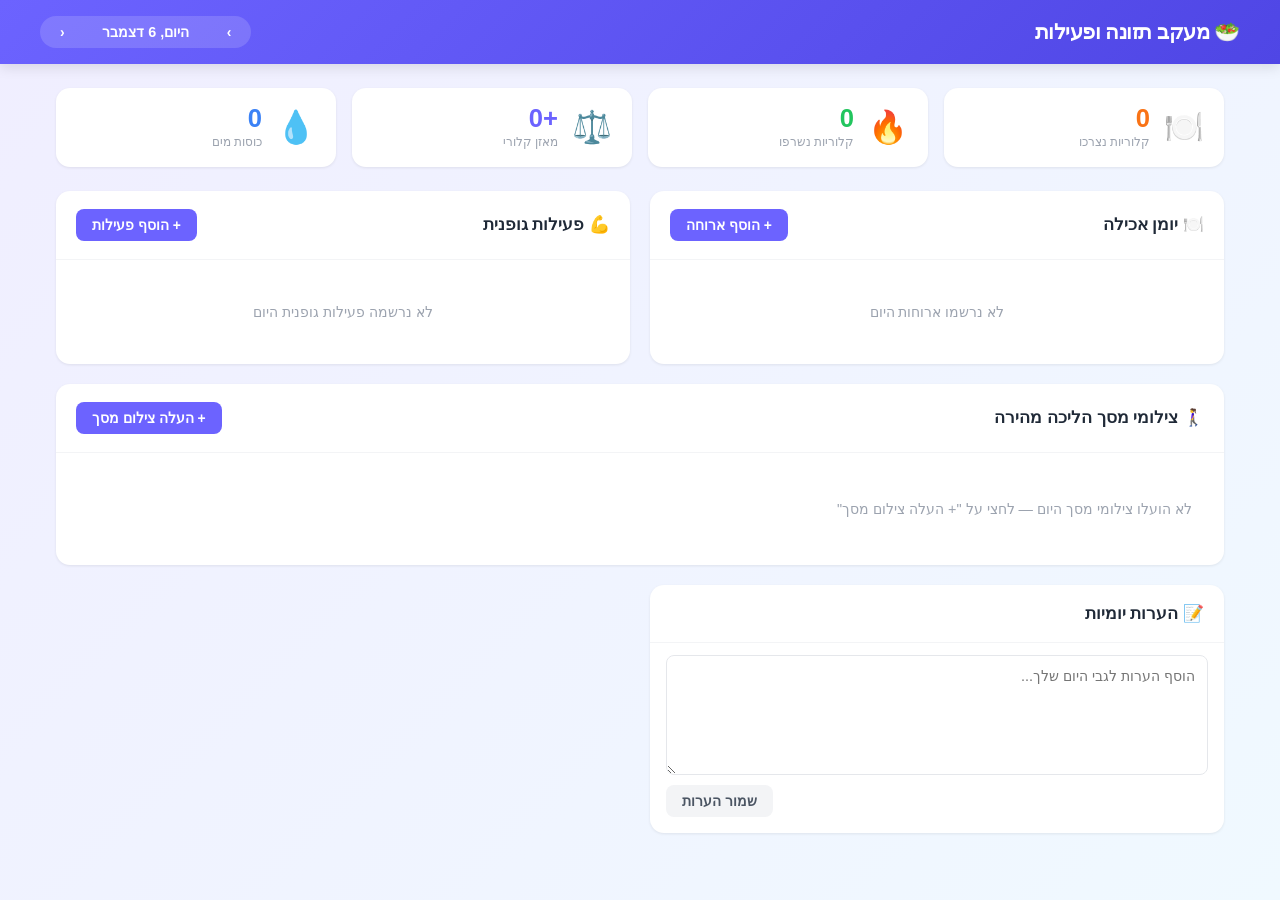
==== index.html @ 9e566959 "Add daily nutrition and activity tracker web app Single-page RTL Hebrew app with food diary, exercis" ====
<!DOCTYPE html>
<html lang="he" dir="rtl">
<head>
  <meta charset="UTF-8" />
  <meta name="viewport" content="width=device-width, initial-scale=1.0" />
  <title>מעקב תזונה ופעילות יומי</title>
  <link rel="stylesheet" href="style.css" />
</head>
<body>
  <header>
    <div class="header-inner">
      <h1>🥗 מעקב תזונה ופעילות</h1>
      <div class="date-nav">
        <button id="prevDay" class="btn btn-ghost">&#8250;</button>
        <span id="currentDateLabel" class="date-label"></span>
        <button id="nextDay" class="btn btn-ghost">&#8249;</button>
      </div>
    </div>
  </header>

  <main>
    <!-- Summary bar -->
    <section class="summary-bar">
      <div class="summary-card calories-in">
        <span class="summary-icon">🍽️</span>
        <div>
          <div class="summary-value" id="totalCaloriesIn">0</div>
          <div class="summary-label">קלוריות נצרכו</div>
        </div>
      </div>
      <div class="summary-card calories-out">
        <span class="summary-icon">🔥</span>
        <div>
          <div class="summary-value" id="totalCaloriesOut">0</div>
          <div class="summary-label">קלוריות נשרפו</div>
        </div>
      </div>
      <div class="summary-card net-calories">
        <span class="summary-icon">⚖️</span>
        <div>
          <div class="summary-value" id="netCalories">0</div>
          <div class="summary-label">מאזן קלורי</div>
        </div>
      </div>
      <div class="summary-card water-card">
        <span class="summary-icon">💧</span>
        <div>
          <div class="summary-value" id="totalWater">0</div>
          <div class="summary-label">כוסות מים</div>
        </div>
      </div>
    </section>

    <div class="grid-layout">
      <!-- Food Log -->
      <section class="card" id="foodSection">
        <div class="card-header">
          <h2>🍽️ יומן אכילה</h2>
          <button class="btn btn-primary" onclick="openModal('foodModal')">+ הוסף ארוחה</button>
        </div>
        <div id="foodList" class="item-list">
          <div class="empty-state">לא נרשמו ארוחות היום</div>
        </div>
      </section>

      <!-- Exercise Log -->
      <section class="card" id="exerciseSection">
        <div class="card-header">
          <h2>💪 פעילות גופנית</h2>
          <button class="btn btn-primary" onclick="openModal('exerciseModal')">+ הוסף פעילות</button>
        </div>
        <div id="exerciseList" class="item-list">
          <div class="empty-state">לא נרשמה פעילות גופנית היום</div>
        </div>
      </section>

      <!-- Walking Screenshots -->
      <section class="card wide-card" id="walkingSection">
        <div class="card-header">
          <h2>🚶‍♀️ צילומי מסך הליכה מהירה</h2>
          <label class="btn btn-primary" for="screenshotInput">+ העלה צילום מסך</label>
          <input type="file" id="screenshotInput" accept="image/*" multiple style="display:none" onchange="handleScreenshotUpload(event)" />
        </div>
        <div id="screenshotGallery" class="screenshot-gallery">
          <div class="empty-state">לא הועלו צילומי מסך היום</div>
        </div>
      </section>

      <!-- Notes -->
      <section class="card" id="notesSection">
        <div class="card-header">
          <h2>📝 הערות יומיות</h2>
        </div>
        <textarea id="dailyNotes" class="notes-area" placeholder="הוסף הערות לגבי היום שלך..."></textarea>
        <button class="btn btn-secondary" onclick="saveNotes()">שמור הערות</button>
      </section>
    </div>
  </main>

  <!-- Food Modal -->
  <div id="foodModal" class="modal-overlay" onclick="closeModalOnOverlay(event, 'foodModal')">
    <div class="modal">
      <div class="modal-header">
        <h3>הוספת ארוחה / מזון</h3>
        <button class="modal-close" onclick="closeModal('foodModal')">✕</button>
      </div>
      <div class="modal-body">
        <div class="form-group">
          <label>שם המזון / הארוחה</label>
          <input type="text" id="foodName" placeholder="לדוגמה: אוכל צהריים - עוף ואורז" />
        </div>
        <div class="form-row">
          <div class="form-group">
            <label>קלוריות</label>
            <input type="number" id="foodCalories" placeholder="0" min="0" />
          </div>
          <div class="form-group">
            <label>כמות / מנה</label>
            <input type="text" id="foodPortion" placeholder="לדוגמה: 200 גרם" />
          </div>
        </div>
        <div class="form-row">
          <div class="form-group">
            <label>פחמימות (גרם)</label>
            <input type="number" id="foodCarbs" placeholder="0" min="0" />
          </div>
          <div class="form-group">
            <label>חלבון (גרם)</label>
            <input type="number" id="foodProtein" placeholder="0" min="0" />
          </div>
          <div class="form-group">
            <label>שומן (גרם)</label>
            <input type="number" id="foodFat" placeholder="0" min="0" />
          </div>
        </div>
        <div class="form-group">
          <label>סוג ארוחה</label>
          <select id="foodMealType">
            <option value="breakfast">ארוחת בוקר</option>
            <option value="lunch">ארוחת צהריים</option>
            <option value="dinner">ארוחת ערב</option>
            <option value="snack">חטיף / נשנוש</option>
          </select>
        </div>
        <div class="form-group">
          <label>כוסות מים שתיתי</label>
          <div class="water-counter">
            <button class="btn btn-ghost water-btn" onclick="adjustWater(-1)">−</button>
            <span id="waterCount">0</span>
            <button class="btn btn-ghost water-btn" onclick="adjustWater(1)">+</button>
          </div>
        </div>
      </div>
      <div class="modal-footer">
        <button class="btn btn-secondary" onclick="closeModal('foodModal')">ביטול</button>
        <button class="btn btn-primary" onclick="addFood()">הוסף</button>
      </div>
    </div>
  </div>

  <!-- Exercise Modal -->
  <div id="exerciseModal" class="modal-overlay" onclick="closeModalOnOverlay(event, 'exerciseModal')">
    <div class="modal">
      <div class="modal-header">
        <h3>הוספת פעילות גופנית</h3>
        <button class="modal-close" onclick="closeModal('exerciseModal')">✕</button>
      </div>
      <div class="modal-body">
        <div class="form-group">
          <label>סוג פעילות</label>
          <select id="exerciseType">
            <option value="walking">הליכה</option>
            <option value="fast-walking">הליכה מהירה</option>
            <option value="running">ריצה</option>
            <option value="cycling">רכיבה על אופניים</option>
            <option value="swimming">שחייה</option>
            <option value="gym">חדר כושר</option>
            <option value="yoga">יוגה / פילאטיס</option>
            <option value="dancing">ריקוד</option>
            <option value="other">אחר</option>
          </select>
        </div>
        <div class="form-group" id="customExerciseGroup" style="display:none">
          <label>שם הפעילות</label>
          <input type="text" id="customExerciseName" placeholder="תאר את הפעילות..." />
        </div>
        <div class="form-row">
          <div class="form-group">
            <label>משך (דקות)</label>
            <input type="number" id="exerciseDuration" placeholder="0" min="0" />
          </div>
          <div class="form-group">
            <label>קלוריות נשרפו</label>
            <input type="number" id="exerciseCalories" placeholder="0" min="0" />
          </div>
        </div>
        <div class="form-row">
          <div class="form-group">
            <label>מרחק (ק"מ)</label>
            <input type="number" id="exerciseDistance" placeholder="0" min="0" step="0.1" />
          </div>
          <div class="form-group">
            <label>עצימות</label>
            <select id="exerciseIntensity">
              <option value="low">נמוכה</option>
              <option value="medium" selected>בינונית</option>
              <option value="high">גבוהה</option>
            </select>
          </div>
        </div>
        <div class="form-group">
          <label>הערות</label>
          <input type="text" id="exerciseNotes" placeholder="לדוגמה: הליכה בפארק עם כלב..." />
        </div>
      </div>
      <div class="modal-footer">
        <button class="btn btn-secondary" onclick="closeModal('exerciseModal')">ביטול</button>
        <button class="btn btn-primary" onclick="addExercise()">הוסף</button>
      </div>
    </div>
  </div>

  <!-- Image Lightbox -->
  <div id="lightbox" class="modal-overlay" onclick="closeLightbox()">
    <div class="lightbox-content" onclick="event.stopPropagation()">
      <button class="modal-close lightbox-close" onclick="closeLightbox()">✕</button>
      <img id="lightboxImg" src="" alt="צילום מסך הליכה" />
      <div id="lightboxCaption" class="lightbox-caption"></div>
    </div>
  </div>

  <script src="app.js"></script>
</body>
</html>
---- style.css ----
/* ===== Reset & Base ===== */
*, *::before, *::after { box-sizing: border-box; margin: 0; padding: 0; }

:root {
  --primary: #6C63FF;
  --primary-light: #EDE9FF;
  --green: #22C55E;
  --green-light: #DCFCE7;
  --red: #EF4444;
  --red-light: #FEE2E2;
  --orange: #F97316;
  --orange-light: #FFEDD5;
  --blue: #3B82F6;
  --blue-light: #DBEAFE;
  --gray-50: #F9FAFB;
  --gray-100: #F3F4F6;
  --gray-200: #E5E7EB;
  --gray-400: #9CA3AF;
  --gray-600: #4B5563;
  --gray-800: #1F2937;
  --shadow-sm: 0 1px 3px rgba(0,0,0,.08);
  --shadow-md: 0 4px 12px rgba(0,0,0,.10);
  --shadow-lg: 0 8px 32px rgba(0,0,0,.14);
  --radius: 14px;
  --radius-sm: 8px;
}

body {
  font-family: 'Segoe UI', 'Arial', sans-serif;
  background: linear-gradient(135deg, #F0EEFF 0%, #F0F9FF 100%);
  min-height: 100vh;
  color: var(--gray-800);
  direction: rtl;
}

/* ===== Header ===== */
header {
  background: linear-gradient(135deg, #6C63FF 0%, #4F46E5 100%);
  color: white;
  padding: 0 24px;
  position: sticky;
  top: 0;
  z-index: 100;
  box-shadow: var(--shadow-md);
}

.header-inner {
  max-width: 1200px;
  margin: 0 auto;
  display: flex;
  align-items: center;
  justify-content: space-between;
  height: 64px;
}

header h1 {
  font-size: 1.3rem;
  font-weight: 700;
  letter-spacing: -0.5px;
}

.date-nav {
  display: flex;
  align-items: center;
  gap: 8px;
  background: rgba(255,255,255,.15);
  border-radius: 999px;
  padding: 4px 12px;
}

.date-label {
  font-size: 0.9rem;
  font-weight: 600;
  min-width: 130px;
  text-align: center;
}

/* ===== Main Layout ===== */
main {
  max-width: 1200px;
  margin: 0 auto;
  padding: 24px 16px;
}

/* ===== Summary Bar ===== */
.summary-bar {
  display: grid;
  grid-template-columns: repeat(4, 1fr);
  gap: 16px;
  margin-bottom: 24px;
}

.summary-card {
  background: white;
  border-radius: var(--radius);
  padding: 18px 20px;
  display: flex;
  align-items: center;
  gap: 14px;
  box-shadow: var(--shadow-sm);
  transition: transform .2s, box-shadow .2s;
}

.summary-card:hover {
  transform: translateY(-2px);
  box-shadow: var(--shadow-md);
}

.summary-icon { font-size: 2rem; }

.summary-value {
  font-size: 1.6rem;
  font-weight: 800;
  line-height: 1;
}

.summary-label {
  font-size: 0.78rem;
  color: var(--gray-400);
  margin-top: 2px;
}

.calories-in .summary-value  { color: var(--orange); }
.calories-out .summary-value { color: var(--green); }
.net-calories .summary-value { color: var(--primary); }
.water-card .summary-value   { color: var(--blue); }

/* ===== Grid Layout ===== */
.grid-layout {
  display: grid;
  grid-template-columns: 1fr 1fr;
  gap: 20px;
}

.wide-card {
  grid-column: 1 / -1;
}

/* ===== Card ===== */
.card {
  background: white;
  border-radius: var(--radius);
  box-shadow: var(--shadow-sm);
  overflow: hidden;
  display: flex;
  flex-direction: column;
}

.card-header {
  display: flex;
  align-items: center;
  justify-content: space-between;
  padding: 18px 20px;
  border-bottom: 1px solid var(--gray-100);
  flex-wrap: wrap;
  gap: 8px;
}

.card-header h2 {
  font-size: 1.05rem;
  font-weight: 700;
}

/* ===== Item List ===== */
.item-list {
  flex: 1;
  padding: 12px;
  display: flex;
  flex-direction: column;
  gap: 8px;
  min-height: 100px;
}

.empty-state {
  color: var(--gray-400);
  text-align: center;
  padding: 32px 16px;
  font-size: 0.9rem;
}

/* Food / Exercise Items */
.log-item {
  background: var(--gray-50);
  border-radius: var(--radius-sm);
  padding: 12px 14px;
  display: flex;
  justify-content: space-between;
  align-items: center;
  gap: 10px;
  animation: slideIn .2s ease;
}

@keyframes slideIn {
  from { opacity: 0; transform: translateY(-6px); }
  to   { opacity: 1; transform: translateY(0); }
}

.log-item-info { flex: 1; min-width: 0; }
.log-item-name {
  font-weight: 600;
  font-size: 0.92rem;
  white-space: nowrap;
  overflow: hidden;
  text-overflow: ellipsis;
}
.log-item-sub {
  font-size: 0.78rem;
  color: var(--gray-400);
  margin-top: 2px;
}

.log-item-right {
  display: flex;
  align-items: center;
  gap: 10px;
  flex-shrink: 0;
}

.calorie-badge {
  font-weight: 700;
  font-size: 0.9rem;
  padding: 3px 10px;
  border-radius: 999px;
}
.food-badge    { background: var(--orange-light); color: var(--orange); }
.exercise-badge { background: var(--green-light);  color: var(--green); }

.meal-tag {
  font-size: 0.72rem;
  background: var(--primary-light);
  color: var(--primary);
  padding: 2px 8px;
  border-radius: 999px;
}

.intensity-tag {
  font-size: 0.72rem;
  padding: 2px 8px;
  border-radius: 999px;
}
.intensity-low    { background: var(--blue-light);   color: var(--blue); }
.intensity-medium { background: var(--orange-light); color: var(--orange); }
.intensity-high   { background: var(--red-light);    color: var(--red); }

.delete-btn {
  background: none;
  border: none;
  cursor: pointer;
  color: var(--gray-400);
  font-size: 1rem;
  padding: 4px;
  border-radius: 4px;
  transition: color .15s;
  line-height: 1;
}
.delete-btn:hover { color: var(--red); }

/* ===== Screenshot Gallery ===== */
.screenshot-gallery {
  padding: 16px;
  display: flex;
  flex-wrap: wrap;
  gap: 14px;
  min-height: 80px;
}

.screenshot-thumb {
  position: relative;
  border-radius: var(--radius-sm);
  overflow: hidden;
  box-shadow: var(--shadow-sm);
  cursor: pointer;
  animation: slideIn .25s ease;
  flex-shrink: 0;
}

.screenshot-thumb img {
  width: 140px;
  height: 140px;
  object-fit: cover;
  display: block;
  transition: transform .2s;
}

.screenshot-thumb:hover img { transform: scale(1.04); }

.screenshot-thumb .thumb-overlay {
  position: absolute;
  bottom: 0; left: 0; right: 0;
  background: linear-gradient(transparent, rgba(0,0,0,.6));
  color: white;
  font-size: 0.7rem;
  padding: 20px 6px 6px;
  text-align: center;
  opacity: 0;
  transition: opacity .2s;
}
.screenshot-thumb:hover .thumb-overlay { opacity: 1; }

.screenshot-thumb .thumb-delete {
  position: absolute;
  top: 5px;
  left: 5px;
  background: rgba(0,0,0,.5);
  color: white;
  border: none;
  border-radius: 50%;
  width: 24px;
  height: 24px;
  cursor: pointer;
  font-size: 0.75rem;
  display: flex;
  align-items: center;
  justify-content: center;
  opacity: 0;
  transition: opacity .2s;
}
.screenshot-thumb:hover .thumb-delete { opacity: 1; }

/* ===== Notes ===== */
.notes-area {
  width: 100%;
  min-height: 120px;
  resize: vertical;
  border: 1px solid var(--gray-200);
  border-radius: var(--radius-sm);
  padding: 12px;
  font-size: 0.9rem;
  font-family: inherit;
  direction: rtl;
  color: var(--gray-800);
  outline: none;
  margin: 12px 16px 0;
  width: calc(100% - 32px);
  transition: border-color .15s;
}
.notes-area:focus { border-color: var(--primary); }

#notesSection .btn-secondary {
  margin: 10px 16px 16px;
  align-self: flex-end;
}

/* ===== Buttons ===== */
.btn {
  border: none;
  border-radius: var(--radius-sm);
  cursor: pointer;
  font-size: 0.87rem;
  font-weight: 600;
  padding: 8px 16px;
  transition: all .15s;
  font-family: inherit;
  display: inline-flex;
  align-items: center;
  gap: 4px;
}

.btn-primary {
  background: var(--primary);
  color: white;
}
.btn-primary:hover { background: #4F46E5; transform: translateY(-1px); }

.btn-secondary {
  background: var(--gray-100);
  color: var(--gray-600);
}
.btn-secondary:hover { background: var(--gray-200); }

.btn-ghost {
  background: transparent;
  color: white;
  padding: 4px 8px;
}
.btn-ghost:hover { background: rgba(255,255,255,.2); }

/* ===== Water Counter ===== */
.water-counter {
  display: flex;
  align-items: center;
  gap: 16px;
  background: var(--blue-light);
  border-radius: var(--radius-sm);
  padding: 8px 16px;
  width: fit-content;
}

.water-counter .water-btn {
  background: var(--blue);
  color: white;
  border-radius: 50%;
  width: 28px;
  height: 28px;
  padding: 0;
  font-size: 1.1rem;
  display: flex;
  align-items: center;
  justify-content: center;
}

#waterCount {
  font-size: 1.3rem;
  font-weight: 800;
  color: var(--blue);
  min-width: 24px;
  text-align: center;
}

/* ===== Modals ===== */
.modal-overlay {
  display: none;
  position: fixed;
  inset: 0;
  background: rgba(0,0,0,.45);
  z-index: 1000;
  align-items: center;
  justify-content: center;
  animation: fadeIn .15s ease;
}

@keyframes fadeIn {
  from { opacity: 0; }
  to   { opacity: 1; }
}

.modal-overlay.open { display: flex; }

.modal {
  background: white;
  border-radius: var(--radius);
  width: 95%;
  max-width: 520px;
  max-height: 90vh;
  overflow-y: auto;
  box-shadow: var(--shadow-lg);
  animation: slideUp .2s ease;
}

@keyframes slideUp {
  from { opacity: 0; transform: translateY(20px); }
  to   { opacity: 1; transform: translateY(0); }
}

.modal-header {
  display: flex;
  justify-content: space-between;
  align-items: center;
  padding: 20px 24px;
  border-bottom: 1px solid var(--gray-100);
}

.modal-header h3 { font-size: 1.1rem; font-weight: 700; }

.modal-close {
  background: var(--gray-100);
  border: none;
  cursor: pointer;
  width: 32px;
  height: 32px;
  border-radius: 50%;
  font-size: 0.9rem;
  display: flex;
  align-items: center;
  justify-content: center;
  color: var(--gray-600);
  transition: all .15s;
}
.modal-close:hover { background: var(--gray-200); }

.modal-body {
  padding: 20px 24px;
  display: flex;
  flex-direction: column;
  gap: 14px;
}

.modal-footer {
  display: flex;
  justify-content: flex-end;
  gap: 10px;
  padding: 16px 24px;
  border-top: 1px solid var(--gray-100);
}

/* ===== Form Elements ===== */
.form-group {
  display: flex;
  flex-direction: column;
  gap: 5px;
  flex: 1;
}

.form-row {
  display: flex;
  gap: 12px;
}

.form-group label {
  font-size: 0.82rem;
  font-weight: 600;
  color: var(--gray-600);
}

.form-group input,
.form-group select,
.form-group textarea {
  border: 1px solid var(--gray-200);
  border-radius: var(--radius-sm);
  padding: 9px 12px;
  font-size: 0.9rem;
  font-family: inherit;
  color: var(--gray-800);
  outline: none;
  transition: border-color .15s;
  direction: rtl;
  background: white;
}

.form-group input:focus,
.form-group select:focus { border-color: var(--primary); }

/* ===== Lightbox ===== */
.lightbox-content {
  position: relative;
  max-width: 90vw;
  max-height: 90vh;
}

.lightbox-content img {
  max-width: 90vw;
  max-height: 80vh;
  object-fit: contain;
  border-radius: var(--radius);
  box-shadow: var(--shadow-lg);
}

.lightbox-close {
  position: absolute;
  top: -14px;
  left: -14px;
  z-index: 10;
}

.lightbox-caption {
  color: white;
  text-align: center;
  margin-top: 10px;
  font-size: 0.85rem;
  opacity: .85;
}

/* ===== Responsive ===== */
@media (max-width: 900px) {
  .summary-bar { grid-template-columns: repeat(2, 1fr); }
  .grid-layout { grid-template-columns: 1fr; }
  .wide-card { grid-column: auto; }
}

@media (max-width: 560px) {
  .summary-bar { grid-template-columns: 1fr 1fr; gap: 10px; }
  .header-inner { flex-direction: column; height: auto; padding: 10px 0; gap: 8px; }
  header { position: static; }
  .summary-value { font-size: 1.3rem; }
}
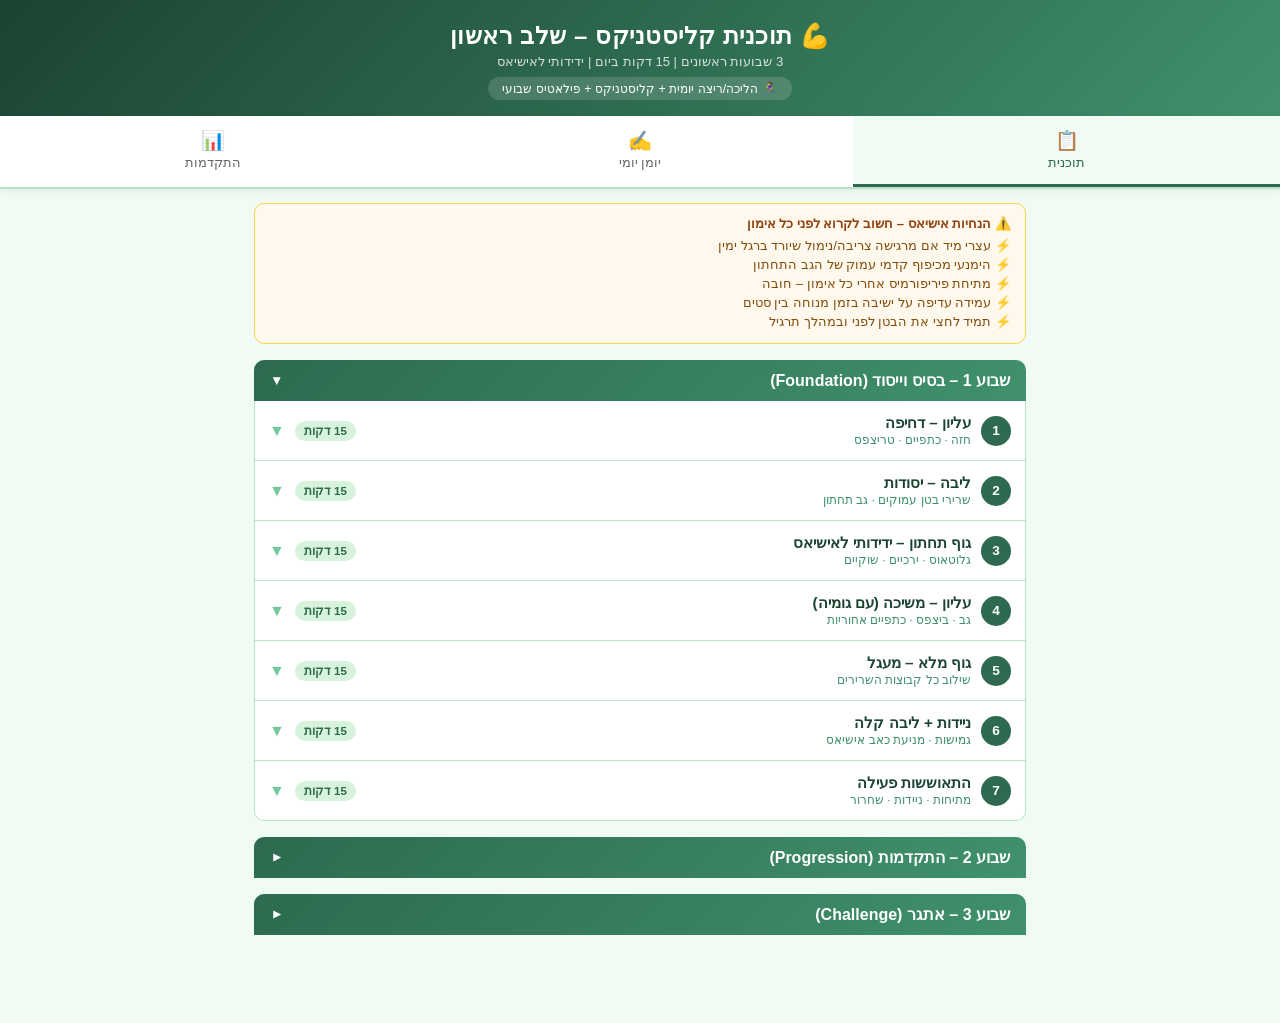
==== commit 1b582f55: "Add index.html for GitHub Pages https://claude.ai/code/session_01NUhYioZFeYFE2H7kUJDFLj" ====
--- a/index.html
+++ b/index.html
@@ -1,234 +1,1344 @@
 <!DOCTYPE html>
 <html lang="he" dir="rtl">
 <head>
-  <meta charset="UTF-8" />
-  <meta name="viewport" content="width=device-width, initial-scale=1.0" />
-  <title>מעקב תזונה ופעילות יומי</title>
-  <link rel="stylesheet" href="style.css" />
+<meta charset="UTF-8">
+<meta name="viewport" content="width=device-width, initial-scale=1.0">
+<title>תוכנית קליסטניקס | מעקב אישי</title>
+<style>
+:root {
+  --primary: #2D6A4F;
+  --primary-light: #40916C;
+  --accent: #74C69D;
+  --light: #D8F3DC;
+  --bg: #F0FBF4;
+  --white: #FFFFFF;
+  --text-dark: #1B4332;
+  --border: #B7E4C7;
+  --shadow: 0 2px 12px rgba(45,106,79,0.12);
+  --pain-high: #E63946;
+  --pain-mid: #F4A261;
+  --pain-low: #52B788;
+}
+* { margin:0; padding:0; box-sizing:border-box; }
+body { font-family:'Segoe UI',Tahoma,sans-serif; background:var(--bg); color:var(--text-dark); direction:rtl; }
+
+/* ===== HEADER ===== */
+header {
+  background: linear-gradient(135deg, #1B4332 0%, #40916C 100%);
+  color: white; padding: 22px 20px 16px; text-align:center;
+}
+header h1 { font-size:1.5rem; letter-spacing:0.5px; }
+header .subtitle { font-size:0.82rem; opacity:0.8; margin-top:4px; }
+.user-badge {
+  display:inline-block; background:rgba(255,255,255,0.15);
+  border-radius:20px; padding:4px 14px; font-size:0.78rem; margin-top:8px;
+}
+
+/* ===== NAVIGATION ===== */
+.nav-tabs {
+  display:flex; background:white; border-bottom:2px solid var(--border);
+  position:sticky; top:0; z-index:100; box-shadow:0 2px 8px rgba(0,0,0,0.07);
+}
+.nav-tab {
+  flex:1; padding:13px 4px; text-align:center; cursor:pointer;
+  font-size:0.82rem; color:#666; border-bottom:3px solid transparent;
+  transition:all 0.2s; font-weight:500; line-height:1.3;
+}
+.nav-tab.active { color:var(--primary); border-bottom-color:var(--primary); background:var(--bg); }
+.nav-tab span { display:block; font-size:1.2rem; }
+
+/* ===== TABS ===== */
+.tab { display:none; padding:14px 14px 80px; max-width:800px; margin:0 auto; }
+.tab.active { display:block; }
+
+/* ===== WEEK SECTION ===== */
+.week-section { margin-bottom:8px; }
+.week-header {
+  background: linear-gradient(135deg, var(--primary) 0%, var(--primary-light) 100%);
+  color:white; padding:11px 16px; border-radius:10px 10px 0 0;
+  font-size:1rem; font-weight:700; margin-top:16px; cursor:pointer;
+  display:flex; justify-content:space-between; align-items:center;
+}
+.week-header .week-arrow { transition:transform 0.3s; font-size:0.85rem; }
+.week-header.collapsed .week-arrow { transform:rotate(-90deg); }
+.week-days { border:1px solid var(--border); border-top:none; border-radius:0 0 10px 10px; overflow:hidden; }
+.week-days.collapsed { display:none; }
+
+/* ===== DAY CARD ===== */
+.day-card { background:white; border-bottom:1px solid var(--border); }
+.day-card:last-child { border-bottom:none; }
+.day-header {
+  padding:13px 14px; display:flex; align-items:center; cursor:pointer;
+  gap:10px; transition:background 0.15s;
+}
+.day-header:hover { background:var(--bg); }
+.day-num {
+  background:var(--primary); color:white; width:30px; height:30px;
+  border-radius:50%; display:flex; align-items:center; justify-content:center;
+  font-weight:700; font-size:0.85rem; flex-shrink:0;
+}
+.day-meta { flex:1; }
+.day-name { font-weight:700; font-size:0.95rem; }
+.day-focus { font-size:0.75rem; color:var(--primary-light); margin-top:1px; }
+.day-badge {
+  font-size:0.72rem; background:var(--light); color:var(--primary);
+  padding:3px 9px; border-radius:12px; font-weight:600; white-space:nowrap;
+}
+.day-arrow { color:var(--accent); transition:transform 0.3s; }
+.day-arrow.open { transform:rotate(180deg); }
+.day-body { display:none; padding:2px 14px 14px; border-top:1px solid var(--light); }
+.day-body.open { display:block; }
+
+/* ===== EXERCISES ===== */
+.ex-row {
+  display:flex; align-items:flex-start; padding:9px 0;
+  border-bottom:1px dashed var(--border); gap:10px;
+}
+.ex-row:last-child { border-bottom:none; }
+.ex-check {
+  width:22px; height:22px; border:2px solid var(--accent); border-radius:5px;
+  flex-shrink:0; cursor:pointer; display:flex; align-items:center; justify-content:center;
+  transition:all 0.2s; margin-top:1px; font-size:0.85rem;
+}
+.ex-check.done { background:var(--primary); border-color:var(--primary); color:white; }
+.ex-info { flex:1; }
+.ex-name { font-size:0.9rem; font-weight:600; }
+.ex-sets { font-size:0.78rem; color:var(--primary-light); margin-top:1px; }
+.ex-note { font-size:0.74rem; color:#666; font-style:italic; margin-top:2px; }
+.sci-tag {
+  display:inline-block; background:#FEF3C7; color:#92400E;
+  font-size:0.68rem; padding:1px 6px; border-radius:8px;
+  border:1px solid #FCD34D; margin-top:3px;
+}
+
+/* ===== SCIATICA TIPS ===== */
+.tip-box {
+  background:#FEF9EC; border:1px solid #FCD34D; border-radius:10px;
+  padding:12px 14px; margin-bottom:12px; font-size:0.82rem;
+}
+.tip-title { font-weight:700; color:#92400E; margin-bottom:5px; }
+.tip-box li { color:#854D0E; padding:2px 0; list-style:none; }
+.tip-box li::before { content:"⚡ "; }
+
+/* ===== LOG FORM ===== */
+.card {
+  background:white; border-radius:12px; padding:18px 16px;
+  margin-bottom:14px; box-shadow:var(--shadow); border:1px solid var(--border);
+}
+.card h3 {
+  color:var(--primary); font-size:1rem; margin-bottom:13px;
+  padding-bottom:8px; border-bottom:2px solid var(--light);
+}
+.form-grid { display:grid; grid-template-columns:1fr 1fr; gap:10px; }
+.form-group label {
+  display:block; font-size:0.78rem; color:var(--primary);
+  margin-bottom:4px; font-weight:600;
+}
+.form-group input, .form-group select, .form-group textarea {
+  width:100%; padding:9px 11px; border:1.5px solid var(--border);
+  border-radius:8px; font-size:0.88rem; color:var(--text-dark);
+  background:white; transition:border-color 0.2s; font-family:inherit;
+}
+.form-group input:focus, .form-group select:focus, .form-group textarea:focus {
+  outline:none; border-color:var(--primary);
+}
+.form-group.full { grid-column:1/-1; }
+.form-group textarea { min-height:80px; resize:vertical; }
+
+/* ===== SLIDERS ===== */
+.slider-wrap { margin-bottom:10px; }
+.slider-wrap label {
+  font-size:0.78rem; color:var(--primary); font-weight:600;
+  display:flex; justify-content:space-between; margin-bottom:6px;
+}
+.slider-wrap label span { font-size:1rem; }
+input[type="range"] {
+  width:100%; height:7px; -webkit-appearance:none; border-radius:4px;
+  cursor:pointer; background:linear-gradient(to left, var(--pain-high), var(--pain-mid), var(--pain-low));
+}
+input[type="range"]::-webkit-slider-thumb {
+  -webkit-appearance:none; width:22px; height:22px; border-radius:50%;
+  background:var(--primary); border:2px solid white; box-shadow:0 1px 4px rgba(0,0,0,0.25); cursor:pointer;
+}
+.slider-labels {
+  display:flex; justify-content:space-between; font-size:0.68rem; color:#888; margin-top:2px;
+}
+
+/* ===== BUTTONS ===== */
+.btn {
+  padding:12px 20px; border:none; border-radius:9px; cursor:pointer;
+  font-size:0.9rem; font-weight:700; transition:all 0.2s; font-family:inherit;
+}
+.btn-primary { background:var(--primary); color:white; width:100%; }
+.btn-primary:hover { background:#1B4332; }
+.btn-danger { background:#FEE2E2; color:#991B1B; font-size:0.8rem; padding:6px 12px; }
+.btn-danger:hover { background:#FCA5A5; }
+
+/* ===== SUCCESS ===== */
+.success-msg {
+  background:#D1FAE5; color:#065F46; padding:11px 14px; border-radius:8px;
+  margin-bottom:12px; display:none; font-size:0.88rem; border:1px solid #6EE7B7;
+}
+
+/* ===== PROGRESS ===== */
+.stats-grid { display:grid; grid-template-columns:repeat(2,1fr); gap:10px; margin-bottom:14px; }
+.stat-card {
+  background:white; border-radius:10px; padding:14px; text-align:center;
+  box-shadow:var(--shadow); border:1px solid var(--border);
+}
+.stat-val { font-size:1.9rem; font-weight:800; color:var(--primary); line-height:1.1; }
+.stat-lbl { font-size:0.72rem; color:#666; margin-top:4px; }
+
+/* ===== CHART ===== */
+.chart-wrap {
+  background:white; border-radius:12px; padding:16px;
+  box-shadow:var(--shadow); border:1px solid var(--border); margin-bottom:14px;
+}
+.chart-title { font-size:0.9rem; font-weight:700; color:var(--primary); margin-bottom:12px; }
+.bar-chart { display:flex; align-items:flex-end; gap:4px; height:90px; border-bottom:2px solid var(--border); }
+.bar-col { display:flex; flex-direction:column; align-items:center; flex:1; height:100%; justify-content:flex-end; }
+.bar { width:100%; border-radius:4px 4px 0 0; min-height:3px; transition:height 0.5s; }
+.bar-lbl { font-size:0.6rem; color:#888; margin-top:3px; text-align:center; }
+
+/* ===== LOG TABLE ===== */
+.log-table-wrap {
+  background:white; border-radius:12px; overflow:hidden;
+  box-shadow:var(--shadow); border:1px solid var(--border); overflow-x:auto;
+}
+.log-table-wrap table { width:100%; border-collapse:collapse; min-width:520px; }
+.log-table-wrap th {
+  background:var(--primary); color:white; padding:9px 10px;
+  font-size:0.78rem; text-align:right; white-space:nowrap;
+}
+.log-table-wrap td {
+  padding:9px 10px; font-size:0.78rem; border-bottom:1px solid var(--border);
+}
+.log-table-wrap tr:hover td { background:var(--bg); }
+.pain-pill {
+  display:inline-block; padding:2px 8px; border-radius:10px; font-size:0.72rem; font-weight:700;
+}
+.pain-low { background:#D1FAE5; color:#065F46; }
+.pain-mid { background:#FEF3C7; color:#92400E; }
+.pain-high { background:#FEE2E2; color:#991B1B; }
+.empty-state { text-align:center; padding:40px 20px; color:#888; }
+.empty-icon { font-size:2.8rem; margin-bottom:10px; }
+
+/* ===== EXERCISE SVG ===== */
+.ex-svg { margin-top:8px; background:var(--bg); border-radius:8px; padding:4px 6px 2px; border:1px solid var(--border); text-align:center; }
+.ex-svg svg { max-width:115px; height:auto; display:block; margin:0 auto; }
+
+@media(max-width:480px) {
+  .form-grid { grid-template-columns:1fr; }
+  .stats-grid { grid-template-columns:1fr 1fr; }
+  header h1 { font-size:1.25rem; }
+}
+</style>
 </head>
 <body>
-  <header>
-    <div class="header-inner">
-      <h1>🥗 מעקב תזונה ופעילות</h1>
-      <div class="date-nav">
-        <button id="prevDay" class="btn btn-ghost">&#8250;</button>
-        <span id="currentDateLabel" class="date-label"></span>
-        <button id="nextDay" class="btn btn-ghost">&#8249;</button>
-      </div>
+
+<header>
+  <h1>💪 תוכנית קליסטניקס – שלב ראשון</h1>
+  <div class="subtitle">3 שבועות ראשונים | 15 דקות ביום | ידידותי לאישיאס</div>
+  <div class="user-badge">🏃‍♀️ הליכה/ריצה יומית + קליסטניקס + פילאטיס שבועי</div>
+</header>
+
+<div class="nav-tabs">
+  <div class="nav-tab active" onclick="showTab('program')"><span>📋</span>תוכנית</div>
+  <div class="nav-tab" onclick="showTab('log')"><span>✍️</span>יומן יומי</div>
+  <div class="nav-tab" onclick="showTab('progress')"><span>📊</span>התקדמות</div>
+</div>
+
+<!-- ========== TAB 1: PROGRAM ========== -->
+<div id="tab-program" class="tab active">
+
+  <div class="tip-box">
+    <div class="tip-title">⚠️ הנחיות אישיאס – חשוב לקרוא לפני כל אימון</div>
+    <ul>
+      <li>עצרי מיד אם מרגישה צריבה/נימול שיורד ברגל ימין</li>
+      <li>הימנעי מכיפוף קדמי עמוק של הגב התחתון</li>
+      <li>מתיחת פיריפורמיס אחרי כל אימון – חובה</li>
+      <li>עמידה עדיפה על ישיבה בזמן מנוחה בין סטים</li>
+      <li>תמיד לחצי את הבטן לפני ובמהלך תרגיל</li>
+    </ul>
+  </div>
+
+  <!-- WEEK 1 -->
+  <div class="week-section">
+    <div class="week-header" onclick="toggleWeek(this)">
+      <span>שבוע 1 – בסיס וייסוד (Foundation)</span>
+      <span class="week-arrow">▼</span>
     </div>
-  </header>
-
-  <main>
-    <!-- Summary bar -->
-    <section class="summary-bar">
-      <div class="summary-card calories-in">
-        <span class="summary-icon">🍽️</span>
-        <div>
-          <div class="summary-value" id="totalCaloriesIn">0</div>
-          <div class="summary-label">קלוריות נצרכו</div>
-        </div>
-      </div>
-      <div class="summary-card calories-out">
-        <span class="summary-icon">🔥</span>
-        <div>
-          <div class="summary-value" id="totalCaloriesOut">0</div>
-          <div class="summary-label">קלוריות נשרפו</div>
-        </div>
-      </div>
-      <div class="summary-card net-calories">
-        <span class="summary-icon">⚖️</span>
-        <div>
-          <div class="summary-value" id="netCalories">0</div>
-          <div class="summary-label">מאזן קלורי</div>
-        </div>
-      </div>
-      <div class="summary-card water-card">
-        <span class="summary-icon">💧</span>
-        <div>
-          <div class="summary-value" id="totalWater">0</div>
-          <div class="summary-label">כוסות מים</div>
-        </div>
-      </div>
-    </section>
-
-    <div class="grid-layout">
-      <!-- Food Log -->
-      <section class="card" id="foodSection">
-        <div class="card-header">
-          <h2>🍽️ יומן אכילה</h2>
-          <button class="btn btn-primary" onclick="openModal('foodModal')">+ הוסף ארוחה</button>
-        </div>
-        <div id="foodList" class="item-list">
-          <div class="empty-state">לא נרשמו ארוחות היום</div>
-        </div>
-      </section>
-
-      <!-- Exercise Log -->
-      <section class="card" id="exerciseSection">
-        <div class="card-header">
-          <h2>💪 פעילות גופנית</h2>
-          <button class="btn btn-primary" onclick="openModal('exerciseModal')">+ הוסף פעילות</button>
-        </div>
-        <div id="exerciseList" class="item-list">
-          <div class="empty-state">לא נרשמה פעילות גופנית היום</div>
-        </div>
-      </section>
-
-      <!-- Walking Screenshots -->
-      <section class="card wide-card" id="walkingSection">
-        <div class="card-header">
-          <h2>🚶‍♀️ צילומי מסך הליכה מהירה</h2>
-          <label class="btn btn-primary" for="screenshotInput">+ העלה צילום מסך</label>
-          <input type="file" id="screenshotInput" accept="image/*" multiple style="display:none" onchange="handleScreenshotUpload(event)" />
-        </div>
-        <div id="screenshotGallery" class="screenshot-gallery">
-          <div class="empty-state">לא הועלו צילומי מסך היום</div>
-        </div>
-      </section>
-
-      <!-- Notes -->
-      <section class="card" id="notesSection">
-        <div class="card-header">
-          <h2>📝 הערות יומיות</h2>
-        </div>
-        <textarea id="dailyNotes" class="notes-area" placeholder="הוסף הערות לגבי היום שלך..."></textarea>
-        <button class="btn btn-secondary" onclick="saveNotes()">שמור הערות</button>
-      </section>
-    </div>
-  </main>
-
-  <!-- Food Modal -->
-  <div id="foodModal" class="modal-overlay" onclick="closeModalOnOverlay(event, 'foodModal')">
-    <div class="modal">
-      <div class="modal-header">
-        <h3>הוספת ארוחה / מזון</h3>
-        <button class="modal-close" onclick="closeModal('foodModal')">✕</button>
-      </div>
-      <div class="modal-body">
-        <div class="form-group">
-          <label>שם המזון / הארוחה</label>
-          <input type="text" id="foodName" placeholder="לדוגמה: אוכל צהריים - עוף ואורז" />
-        </div>
-        <div class="form-row">
-          <div class="form-group">
-            <label>קלוריות</label>
-            <input type="number" id="foodCalories" placeholder="0" min="0" />
+    <div class="week-days">
+      <!-- Day 1 -->
+      <div class="day-card">
+        <div class="day-header" onclick="toggleDay(this)">
+          <div class="day-num">1</div>
+          <div class="day-meta">
+            <div class="day-name">עליון – דחיפה</div>
+            <div class="day-focus">חזה · כתפיים · טריצפס</div>
           </div>
-          <div class="form-group">
-            <label>כמות / מנה</label>
-            <input type="text" id="foodPortion" placeholder="לדוגמה: 200 גרם" />
+          <div class="day-badge">15 דקות</div>
+          <div class="day-arrow">▼</div>
+        </div>
+        <div class="day-body">
+          <div class="ex-row"><div class="ex-check" onclick="toggleEx(this)"></div><div class="ex-info"><div class="ex-name">חימום – סיבובי כתפיים ופרקים</div><div class="ex-sets">2 דקות</div></div></div>
+          <div class="ex-row"><div class="ex-check" onclick="toggleEx(this)"></div><div class="ex-info"><div class="ex-name">שכיבות סמיכה על הקיר</div><div class="ex-sets">3 × 15 חזרות</div><div class="ex-note">ככל שהרגליים רחוקות יותר – קשה יותר. גב ישר, בטן מהודקת.</div></div></div>
+          <div class="ex-row"><div class="ex-check" onclick="toggleEx(this)"></div><div class="ex-info"><div class="ex-name">שכיבות סמיכה נטויות (ידיים על כיסא)</div><div class="ex-sets">2 × 10 חזרות</div><div class="ex-note">גוף ישר כמו קרש, אל תרכני את האגן.</div></div></div>
+          <div class="ex-row"><div class="ex-check" onclick="toggleEx(this)"></div><div class="ex-info"><div class="ex-name">טריצפס דיפס על כיסא</div><div class="ex-sets">2 × 10 חזרות</div><div class="ex-note">ידיים מאחור על הכיסא, כיפוף ופתיחת המרפקים. גב ישר!</div></div></div>
+          <div class="ex-row"><div class="ex-check" onclick="toggleEx(this)"></div><div class="ex-info"><div class="ex-name">מתיחות חזה וכתפיים</div><div class="ex-sets">2 דקות</div></div></div>
+        </div>
+      </div>
+      <!-- Day 2 -->
+      <div class="day-card">
+        <div class="day-header" onclick="toggleDay(this)">
+          <div class="day-num">2</div>
+          <div class="day-meta">
+            <div class="day-name">ליבה – יסודות</div>
+            <div class="day-focus">שרירי בטן עמוקים · גב תחתון</div>
           </div>
-        </div>
-        <div class="form-row">
-          <div class="form-group">
-            <label>פחמימות (גרם)</label>
-            <input type="number" id="foodCarbs" placeholder="0" min="0" />
+          <div class="day-badge">15 דקות</div>
+          <div class="day-arrow">▼</div>
+        </div>
+        <div class="day-body">
+          <div class="ex-row"><div class="ex-check" onclick="toggleEx(this)"></div><div class="ex-info"><div class="ex-name">חימום – Cat-Cow על ארבע</div><div class="ex-sets">2 × 10 חזרות</div><div class="ex-note">נשימה: שאיפה בקמרון, נשיפה בקימור.</div><div class="sci-tag">🌿 מצוין לאישיאס</div></div></div>
+          <div class="ex-row"><div class="ex-check" onclick="toggleEx(this)"></div><div class="ex-info"><div class="ex-name">Dead Bug – חרק מת</div><div class="ex-sets">3 × 6 חזרות כל צד</div><div class="ex-note">שוכבת על הגב, גב מלוחץ לרצפה. יד אחת מתארכת, רגל הנגדית. אחורה לאט!</div><div class="sci-tag">🌿 עמוד שדרה ניטרלי – בטוח לאישיאס</div></div></div>
+          <div class="ex-row"><div class="ex-check" onclick="toggleEx(this)"></div><div class="ex-info"><div class="ex-name">Bird-Dog – ציפור-כלב</div><div class="ex-sets">3 × 8 חזרות כל צד</div><div class="ex-note">על ארבע, יד ישרה קדימה ורגל נגדית אחורה. החזיקי 2 שניות. שמרי על גב ישר!</div><div class="sci-tag">🌿 מחזק את השרירים התומכים בעמ"ש</div></div></div>
+          <div class="ex-row"><div class="ex-check" onclick="toggleEx(this)"></div><div class="ex-info"><div class="ex-name">פלאנק על האמות</div><div class="ex-sets">3 × 20 שניות</div><div class="ex-note">אמות בקרקע, גוף ישר, אל תרימי/תורידי את האגן.</div></div></div>
+          <div class="ex-row"><div class="ex-check" onclick="toggleEx(this)"></div><div class="ex-info"><div class="ex-name">מתיחת פיריפורמיס – חובה!</div><div class="ex-sets">2 × 30 שניות כל צד</div><div class="ex-note">שוכבת, ברך ימין מוצלבת על השמאלית, משכי ברך שמאל לחזה. תרגישי מתח בישבן הימני.</div><div class="sci-tag">⚡ קריטי לאישיאס!</div></div></div>
+        </div>
+      </div>
+      <!-- Day 3 -->
+      <div class="day-card">
+        <div class="day-header" onclick="toggleDay(this)">
+          <div class="day-num">3</div>
+          <div class="day-meta">
+            <div class="day-name">גוף תחתון – ידידותי לאישיאס</div>
+            <div class="day-focus">גלוטאוס · ירכיים · שוקיים</div>
           </div>
-          <div class="form-group">
-            <label>חלבון (גרם)</label>
-            <input type="number" id="foodProtein" placeholder="0" min="0" />
+          <div class="day-badge">15 דקות</div>
+          <div class="day-arrow">▼</div>
+        </div>
+        <div class="day-body">
+          <div class="ex-row"><div class="ex-check" onclick="toggleEx(this)"></div><div class="ex-info"><div class="ex-name">חימום – סיבובי ירכיים עמידה</div><div class="ex-sets">2 × 10 כל כיוון</div></div></div>
+          <div class="ex-row"><div class="ex-check" onclick="toggleEx(this)"></div><div class="ex-info"><div class="ex-name">גשר גלוטאוס – Glute Bridge</div><div class="ex-sets">3 × 12 חזרות</div><div class="ex-note">שוכבת, כפות רגליים שטוחות על הרצפה קרוב לישבן. הרמת האגן למעלה, סיכוי האגן, 2 שניות למעלה.</div><div class="sci-tag">🌿 מחזק גלוטאוס – מפחית לחץ על עצב הסיאטי!</div></div></div>
+          <div class="ex-row"><div class="ex-check" onclick="toggleEx(this)"></div><div class="ex-info"><div class="ex-name">ישיבת קיר – Wall Sit</div><div class="ex-sets">2 × 30 שניות</div><div class="ex-note">גב מלוחץ לקיר, ברכיים 90 מעלות. אל תושיבי נמוך מדי אם כואב.</div></div></div>
+          <div class="ex-row"><div class="ex-check" onclick="toggleEx(this)"></div><div class="ex-info"><div class="ex-name">עליות מדרגה על כיסא</div><div class="ex-sets">2 × 8 כל רגל</div><div class="ex-note">כיסא יציב בלבד! עלי עם רגל ימין, הביאי שמאל, רדי. ברך מעל קרסול. איטי ומבוקר.</div></div></div>
+          <div class="ex-row"><div class="ex-check" onclick="toggleEx(this)"></div><div class="ex-info"><div class="ex-name">מתיחת היפ פלקסור</div><div class="ex-sets">2 × 30 שניות כל צד</div><div class="ex-note">ברך אחת על הרצפה, הרגל השנייה קדימה בזווית 90°. הסיגי האגן קדימה קלות.</div><div class="sci-tag">🌿 מפחית מתח על עצב הסיאטי</div></div></div>
+        </div>
+      </div>
+      <!-- Day 4 -->
+      <div class="day-card">
+        <div class="day-header" onclick="toggleDay(this)">
+          <div class="day-num">4</div>
+          <div class="day-meta">
+            <div class="day-name">עליון – משיכה (עם גומיה)</div>
+            <div class="day-focus">גב · ביצפס · כתפיים אחוריות</div>
           </div>
-          <div class="form-group">
-            <label>שומן (גרם)</label>
-            <input type="number" id="foodFat" placeholder="0" min="0" />
+          <div class="day-badge">15 דקות</div>
+          <div class="day-arrow">▼</div>
+        </div>
+        <div class="day-body">
+          <div class="ex-row"><div class="ex-check" onclick="toggleEx(this)"></div><div class="ex-info"><div class="ex-name">חימום – מעגלי זרועות</div><div class="ex-sets">2 דקות</div></div></div>
+          <div class="ex-row"><div class="ex-check" onclick="toggleEx(this)"></div><div class="ex-info"><div class="ex-name">Band Pull-Aparts – פרידות גומיה</div><div class="ex-sets">3 × 15 חזרות</div><div class="ex-note">גומיה בשתי ידיים בגובה החזה, פרידה לצדדים תוך סחיטת השכמות.</div></div></div>
+          <div class="ex-row"><div class="ex-check" onclick="toggleEx(this)"></div><div class="ex-info"><div class="ex-name">Band Rows – משיכות גב</div><div class="ex-sets">3 × 12 חזרות</div><div class="ex-note">קשרי את הגומיה לידית דלת בגובה הבטן. עמדי, משכי המרפקים אחורה לצד הגוף. גב ישר!</div></div></div>
+          <div class="ex-row"><div class="ex-check" onclick="toggleEx(this)"></div><div class="ex-info"><div class="ex-name">Band Face Pulls – משיכות פנים</div><div class="ex-sets">2 × 12 חזרות</div><div class="ex-note">גומיה בגובה הפנים, משכי ישירות לפנים, פרידת ידיים לצדדים.</div></div></div>
+          <div class="ex-row"><div class="ex-check" onclick="toggleEx(this)"></div><div class="ex-info"><div class="ex-name">כפיפות ביצפס עם גומיה</div><div class="ex-sets">3 × 12 חזרות</div><div class="ex-note">עמדי על הגומיה, כף כל יד אוחזת בצד, כיפוף מרפקים.</div></div></div>
+        </div>
+      </div>
+      <!-- Day 5 -->
+      <div class="day-card">
+        <div class="day-header" onclick="toggleDay(this)">
+          <div class="day-num">5</div>
+          <div class="day-meta">
+            <div class="day-name">גוף מלא – מעגל</div>
+            <div class="day-focus">שילוב כל קבוצות השרירים</div>
           </div>
-        </div>
-        <div class="form-group">
-          <label>סוג ארוחה</label>
-          <select id="foodMealType">
-            <option value="breakfast">ארוחת בוקר</option>
-            <option value="lunch">ארוחת צהריים</option>
-            <option value="dinner">ארוחת ערב</option>
-            <option value="snack">חטיף / נשנוש</option>
-          </select>
-        </div>
-        <div class="form-group">
-          <label>כוסות מים שתיתי</label>
-          <div class="water-counter">
-            <button class="btn btn-ghost water-btn" onclick="adjustWater(-1)">−</button>
-            <span id="waterCount">0</span>
-            <button class="btn btn-ghost water-btn" onclick="adjustWater(1)">+</button>
+          <div class="day-badge">15 דקות</div>
+          <div class="day-arrow">▼</div>
+        </div>
+        <div class="day-body">
+          <div class="ex-row"><div class="ex-check" onclick="toggleEx(this)"></div><div class="ex-info"><div class="ex-name">חימום</div><div class="ex-sets">2 דקות קלות</div></div></div>
+          <div class="ex-row"><div class="ex-check" onclick="toggleEx(this)"></div><div class="ex-info"><div class="ex-name">שכיבות סמיכה</div><div class="ex-sets">2 × 8 חזרות</div><div class="ex-note">על ברכיים אם צריך. איכות על כמות!</div></div></div>
+          <div class="ex-row"><div class="ex-check" onclick="toggleEx(this)"></div><div class="ex-info"><div class="ex-name">גשר גלוטאוס</div><div class="ex-sets">2 × 10 חזרות</div></div></div>
+          <div class="ex-row"><div class="ex-check" onclick="toggleEx(this)"></div><div class="ex-info"><div class="ex-name">Bird-Dog</div><div class="ex-sets">2 × 6 כל צד</div></div></div>
+          <div class="ex-row"><div class="ex-check" onclick="toggleEx(this)"></div><div class="ex-info"><div class="ex-name">פלאנק על האמות</div><div class="ex-sets">2 × 25 שניות</div></div></div>
+          <div class="ex-row"><div class="ex-check" onclick="toggleEx(this)"></div><div class="ex-info"><div class="ex-name">מתיחות + פיריפורמיס</div><div class="ex-sets">2 דקות</div></div></div>
+        </div>
+      </div>
+      <!-- Day 6 -->
+      <div class="day-card">
+        <div class="day-header" onclick="toggleDay(this)">
+          <div class="day-num">6</div>
+          <div class="day-meta">
+            <div class="day-name">ניידות + ליבה קלה</div>
+            <div class="day-focus">גמישות · מניעת כאב אישיאס</div>
           </div>
-        </div>
-      </div>
-      <div class="modal-footer">
-        <button class="btn btn-secondary" onclick="closeModal('foodModal')">ביטול</button>
-        <button class="btn btn-primary" onclick="addFood()">הוסף</button>
+          <div class="day-badge">15 דקות</div>
+          <div class="day-arrow">▼</div>
+        </div>
+        <div class="day-body">
+          <div class="ex-row"><div class="ex-check" onclick="toggleEx(this)"></div><div class="ex-info"><div class="ex-name">Cat-Cow</div><div class="ex-sets">2 × 10, איטי ומודע</div><div class="sci-tag">🌿 מתח ושחרור עמ"ש</div></div></div>
+          <div class="ex-row"><div class="ex-check" onclick="toggleEx(this)"></div><div class="ex-info"><div class="ex-name">פלאנק צדדי</div><div class="ex-sets">2 × 15 שניות כל צד</div><div class="ex-note">ניתן לבצע על ברך לשינוי. גוף ישר בקו אחד.</div></div></div>
+          <div class="ex-row"><div class="ex-check" onclick="toggleEx(this)"></div><div class="ex-info"><div class="ex-name">Clamshell עם גומיה</div><div class="ex-sets">3 × 12 כל צד</div><div class="ex-note">שוכבת בצד, גומיה על הברכיים, פתחי ברך עליונה כמו צדפה. ירכיים קדימה!</div><div class="sci-tag">⚡ Glute Medius – מחזק מניעת לחץ על סיאטי</div></div></div>
+          <div class="ex-row"><div class="ex-check" onclick="toggleEx(this)"></div><div class="ex-info"><div class="ex-name">מתיחת פיריפורמיס</div><div class="ex-sets">2 × 45 שניות כל צד</div><div class="sci-tag">⚡ חיוני! עשי זאת בכל יום!</div></div></div>
+          <div class="ex-row"><div class="ex-check" onclick="toggleEx(this)"></div><div class="ex-info"><div class="ex-name">מתיחת היפ פלקסור</div><div class="ex-sets">2 × 45 שניות כל צד</div></div></div>
+          <div class="ex-row"><div class="ex-check" onclick="toggleEx(this)"></div><div class="ex-info"><div class="ex-name">נשימות בטן עמוקות</div><div class="ex-sets">2 דקות שכיבה</div><div class="ex-note">שאיפה לבטן 4 ספירות, נשיפה 6 ספירות. מרגיע את מערכת העצבים.</div></div></div>
+        </div>
+      </div>
+      <!-- Day 7 -->
+      <div class="day-card">
+        <div class="day-header" onclick="toggleDay(this)">
+          <div class="day-num">7</div>
+          <div class="day-meta">
+            <div class="day-name">התאוששות פעילה</div>
+            <div class="day-focus">מתיחות · ניידות · שחרור</div>
+          </div>
+          <div class="day-badge">15 דקות</div>
+          <div class="day-arrow">▼</div>
+        </div>
+        <div class="day-body">
+          <div class="ex-row"><div class="ex-check" onclick="toggleEx(this)"></div><div class="ex-info"><div class="ex-name">עמידה על קצות האצבעות – Calf Raises</div><div class="ex-sets">3 × 15 חזרות</div><div class="ex-note">אחיזה בקיר לאיזון, עלי לאט 2 שניות ורדי 3 שניות.</div></div></div>
+          <div class="ex-row"><div class="ex-check" onclick="toggleEx(this)"></div><div class="ex-info"><div class="ex-name">מתיחת חזה בפינת חדר</div><div class="ex-sets">2 × 30 שניות</div><div class="ex-note">ידיים נגד קירות בפינה, הישני קדימה. פתח יפה!</div></div></div>
+          <div class="ex-row"><div class="ex-check" onclick="toggleEx(this)"></div><div class="ex-info"><div class="ex-name">מתיחת ירך קדמית</div><div class="ex-sets">2 × 30 שניות כל צד</div><div class="ex-note">עמידה, ידית דלת לאיזון, קרבי עקב לישבן.</div></div></div>
+          <div class="ex-row"><div class="ex-check" onclick="toggleEx(this)"></div><div class="ex-info"><div class="ex-name">מתיחת שוק</div><div class="ex-sets">2 × 30 שניות כל צד</div><div class="ex-note">ידיים בקיר, רגל אחת אחורה, עקב ברצפה.</div></div></div>
+          <div class="ex-row"><div class="ex-check" onclick="toggleEx(this)"></div><div class="ex-info"><div class="ex-name">Child's Pose – תנוחת הילד</div><div class="ex-sets">60 שניות</div><div class="ex-note">ברכיים מחולקות, ידיים מתארכות קדימה. נשמי לגב.</div><div class="sci-tag">🌿 שחרור מצוין לגב תחתון</div></div></div>
+        </div>
       </div>
     </div>
   </div>
 
-  <!-- Exercise Modal -->
-  <div id="exerciseModal" class="modal-overlay" onclick="closeModalOnOverlay(event, 'exerciseModal')">
-    <div class="modal">
-      <div class="modal-header">
-        <h3>הוספת פעילות גופנית</h3>
-        <button class="modal-close" onclick="closeModal('exerciseModal')">✕</button>
-      </div>
-      <div class="modal-body">
-        <div class="form-group">
-          <label>סוג פעילות</label>
-          <select id="exerciseType">
-            <option value="walking">הליכה</option>
-            <option value="fast-walking">הליכה מהירה</option>
-            <option value="running">ריצה</option>
-            <option value="cycling">רכיבה על אופניים</option>
-            <option value="swimming">שחייה</option>
-            <option value="gym">חדר כושר</option>
-            <option value="yoga">יוגה / פילאטיס</option>
-            <option value="dancing">ריקוד</option>
-            <option value="other">אחר</option>
-          </select>
-        </div>
-        <div class="form-group" id="customExerciseGroup" style="display:none">
-          <label>שם הפעילות</label>
-          <input type="text" id="customExerciseName" placeholder="תאר את הפעילות..." />
-        </div>
-        <div class="form-row">
-          <div class="form-group">
-            <label>משך (דקות)</label>
-            <input type="number" id="exerciseDuration" placeholder="0" min="0" />
-          </div>
-          <div class="form-group">
-            <label>קלוריות נשרפו</label>
-            <input type="number" id="exerciseCalories" placeholder="0" min="0" />
-          </div>
-        </div>
-        <div class="form-row">
-          <div class="form-group">
-            <label>מרחק (ק"מ)</label>
-            <input type="number" id="exerciseDistance" placeholder="0" min="0" step="0.1" />
-          </div>
-          <div class="form-group">
-            <label>עצימות</label>
-            <select id="exerciseIntensity">
-              <option value="low">נמוכה</option>
-              <option value="medium" selected>בינונית</option>
-              <option value="high">גבוהה</option>
-            </select>
-          </div>
-        </div>
-        <div class="form-group">
-          <label>הערות</label>
-          <input type="text" id="exerciseNotes" placeholder="לדוגמה: הליכה בפארק עם כלב..." />
-        </div>
-      </div>
-      <div class="modal-footer">
-        <button class="btn btn-secondary" onclick="closeModal('exerciseModal')">ביטול</button>
-        <button class="btn btn-primary" onclick="addExercise()">הוסף</button>
+  <!-- WEEK 2 -->
+  <div class="week-section">
+    <div class="week-header collapsed" onclick="toggleWeek(this)">
+      <span>שבוע 2 – התקדמות (Progression)</span>
+      <span class="week-arrow">▼</span>
+    </div>
+    <div class="week-days collapsed">
+      <div class="day-card">
+        <div class="day-header" onclick="toggleDay(this)">
+          <div class="day-num">1</div>
+          <div class="day-meta"><div class="day-name">עליון – דחיפה (מתקדם)</div><div class="day-focus">שכיבות סמיכה מלאות + פתיחת כתפיים</div></div>
+          <div class="day-badge">15 דקות</div><div class="day-arrow">▼</div>
+        </div>
+        <div class="day-body">
+          <div class="ex-row"><div class="ex-check" onclick="toggleEx(this)"></div><div class="ex-info"><div class="ex-name">שכיבות סמיכה מלאות</div><div class="ex-sets">3 × 10 חזרות</div><div class="ex-note">אם קשה – חלק מהסטים על הברכיים. ניסי!</div></div></div>
+          <div class="ex-row"><div class="ex-check" onclick="toggleEx(this)"></div><div class="ex-info"><div class="ex-name">שכיבות סמיכה רוחב (wide grip)</div><div class="ex-sets">2 × 8 חזרות</div><div class="ex-note">ידיים רחבות מהכתפיים – עובד יותר על החזה.</div></div></div>
+          <div class="ex-row"><div class="ex-check" onclick="toggleEx(this)"></div><div class="ex-info"><div class="ex-name">Pike Push-Ups (V הפוך)</div><div class="ex-sets">2 × 8 חזרות</div><div class="ex-note">ירכיים למעלה, גוף V הפוך, הורידי הראש בין הידיים. כתפיים!</div></div></div>
+          <div class="ex-row"><div class="ex-check" onclick="toggleEx(this)"></div><div class="ex-info"><div class="ex-name">טריצפס דיפס על כיסא</div><div class="ex-sets">3 × 12 חזרות</div></div></div>
+          <div class="ex-row"><div class="ex-check" onclick="toggleEx(this)"></div><div class="ex-info"><div class="ex-name">מתיחות + פיריפורמיס</div><div class="ex-sets">2 דקות</div></div></div>
+        </div>
+      </div>
+      <div class="day-card">
+        <div class="day-header" onclick="toggleDay(this)">
+          <div class="day-num">2</div>
+          <div class="day-meta"><div class="day-name">ליבה מתקדמת</div><div class="day-focus">יציבות · ריאות ליבה</div></div>
+          <div class="day-badge">15 דקות</div><div class="day-arrow">▼</div>
+        </div>
+        <div class="day-body">
+          <div class="ex-row"><div class="ex-check" onclick="toggleEx(this)"></div><div class="ex-info"><div class="ex-name">Dead Bug – איטי מאוד</div><div class="ex-sets">3 × 8 כל צד</div><div class="ex-note">אחזי כל חזרה 3 שניות. קשה יותר!</div></div></div>
+          <div class="ex-row"><div class="ex-check" onclick="toggleEx(this)"></div><div class="ex-info"><div class="ex-name">Bird-Dog עם החזקה</div><div class="ex-sets">3 × 10 כל צד</div><div class="ex-note">החזיקי 3 שניות בכל חזרה.</div></div></div>
+          <div class="ex-row"><div class="ex-check" onclick="toggleEx(this)"></div><div class="ex-info"><div class="ex-name">פלאנק על האמות</div><div class="ex-sets">3 × 30 שניות</div></div></div>
+          <div class="ex-row"><div class="ex-check" onclick="toggleEx(this)"></div><div class="ex-info"><div class="ex-name">פלאנק צדדי</div><div class="ex-sets">2 × 20 שניות כל צד</div></div></div>
+          <div class="ex-row"><div class="ex-check" onclick="toggleEx(this)"></div><div class="ex-info"><div class="ex-name">מתיחת פיריפורמיס</div><div class="ex-sets">2 × 40 שניות כל צד</div><div class="sci-tag">⚡ חובה!</div></div></div>
+        </div>
+      </div>
+      <div class="day-card">
+        <div class="day-header" onclick="toggleDay(this)">
+          <div class="day-num">3</div>
+          <div class="day-meta"><div class="day-name">גוף תחתון מתקדם</div><div class="day-focus">כוח גלוטאוס · יציבות חד-צדדית</div></div>
+          <div class="day-badge">15 דקות</div><div class="day-arrow">▼</div>
+        </div>
+        <div class="day-body">
+          <div class="ex-row"><div class="ex-check" onclick="toggleEx(this)"></div><div class="ex-info"><div class="ex-name">גשר גלוטאוס עם עצירה</div><div class="ex-sets">3 × 15 חזרות</div><div class="ex-note">עצרי 2 שניות בחלק העליון. סחטי את הגלוטאוס!</div></div></div>
+          <div class="ex-row"><div class="ex-check" onclick="toggleEx(this)"></div><div class="ex-info"><div class="ex-name">גשר גלוטאוס חד-רגלי (התחלה)</div><div class="ex-sets">2 × 5 כל רגל</div><div class="ex-note">רגל אחת מורמת, עלי על הרגל השנייה בלבד. איטי!</div><div class="sci-tag">⚡ עצרי אם כואב ברגל ימין</div></div></div>
+          <div class="ex-row"><div class="ex-check" onclick="toggleEx(this)"></div><div class="ex-info"><div class="ex-name">Clamshell עם גומיה</div><div class="ex-sets">3 × 15 כל צד</div></div></div>
+          <div class="ex-row"><div class="ex-check" onclick="toggleEx(this)"></div><div class="ex-info"><div class="ex-name">ישיבת קיר</div><div class="ex-sets">3 × 40 שניות</div></div></div>
+          <div class="ex-row"><div class="ex-check" onclick="toggleEx(this)"></div><div class="ex-info"><div class="ex-name">מתיחות ירך ופיריפורמיס</div><div class="ex-sets">2 דקות</div></div></div>
+        </div>
+      </div>
+      <div class="day-card">
+        <div class="day-header" onclick="toggleDay(this)">
+          <div class="day-num">4</div>
+          <div class="day-meta"><div class="day-name">עליון – משיכה מתקדם</div><div class="day-focus">גב · כתפיים · ביצפס</div></div>
+          <div class="day-badge">15 דקות</div><div class="day-arrow">▼</div>
+        </div>
+        <div class="day-body">
+          <div class="ex-row"><div class="ex-check" onclick="toggleEx(this)"></div><div class="ex-info"><div class="ex-name">Band Pull-Aparts</div><div class="ex-sets">3 × 18 חזרות</div></div></div>
+          <div class="ex-row"><div class="ex-check" onclick="toggleEx(this)"></div><div class="ex-info"><div class="ex-name">Band Rows</div><div class="ex-sets">4 × 12 חזרות</div><div class="ex-note">הוסיפי גומיה חזקה יותר אם קל מדי.</div></div></div>
+          <div class="ex-row"><div class="ex-check" onclick="toggleEx(this)"></div><div class="ex-info"><div class="ex-name">Band Face Pulls</div><div class="ex-sets">3 × 15 חזרות</div></div></div>
+          <div class="ex-row"><div class="ex-check" onclick="toggleEx(this)"></div><div class="ex-info"><div class="ex-name">כפיפות ביצפס</div><div class="ex-sets">3 × 15 חזרות</div></div></div>
+        </div>
+      </div>
+      <div class="day-card">
+        <div class="day-header" onclick="toggleDay(this)">
+          <div class="day-num">5</div><div class="day-meta"><div class="day-name">גוף מלא – מעגל מתקדם</div><div class="day-focus">עצימות גבוהה יותר</div></div>
+          <div class="day-badge">15 דקות</div><div class="day-arrow">▼</div>
+        </div>
+        <div class="day-body">
+          <div class="ex-row"><div class="ex-check" onclick="toggleEx(this)"></div><div class="ex-info"><div class="ex-name">שכיבות סמיכה מלאות</div><div class="ex-sets">3 × 8 חזרות</div></div></div>
+          <div class="ex-row"><div class="ex-check" onclick="toggleEx(this)"></div><div class="ex-info"><div class="ex-name">גשר גלוטאוס עם עצירה</div><div class="ex-sets">3 × 12 חזרות</div></div></div>
+          <div class="ex-row"><div class="ex-check" onclick="toggleEx(this)"></div><div class="ex-info"><div class="ex-name">Bird-Dog עם החזקה</div><div class="ex-sets">3 × 8 כל צד</div></div></div>
+          <div class="ex-row"><div class="ex-check" onclick="toggleEx(this)"></div><div class="ex-info"><div class="ex-name">פלאנק + פלאנק צדדי</div><div class="ex-sets">30 שניות + 15 שניות כל צד</div></div></div>
+          <div class="ex-row"><div class="ex-check" onclick="toggleEx(this)"></div><div class="ex-info"><div class="ex-name">מתיחות ופיריפורמיס</div><div class="ex-sets">2 דקות</div></div></div>
+        </div>
+      </div>
+      <div class="day-card">
+        <div class="day-header" onclick="toggleDay(this)">
+          <div class="day-num">6</div><div class="day-meta"><div class="day-name">ניידות עמוקה</div><div class="day-focus">שחרור + חיזוק הגנה על סיאטי</div></div>
+          <div class="day-badge">15 דקות</div><div class="day-arrow">▼</div>
+        </div>
+        <div class="day-body">
+          <div class="ex-row"><div class="ex-check" onclick="toggleEx(this)"></div><div class="ex-info"><div class="ex-name">Cat-Cow + Thread the Needle</div><div class="ex-sets">2 × 8 כל צד</div><div class="ex-note">על ארבע, הכניסי יד אחת מתחת לגוף בסיבוב.</div></div></div>
+          <div class="ex-row"><div class="ex-check" onclick="toggleEx(this)"></div><div class="ex-info"><div class="ex-name">Clamshell מתקדם</div><div class="ex-sets">3 × 15 כל צד</div></div></div>
+          <div class="ex-row"><div class="ex-check" onclick="toggleEx(this)"></div><div class="ex-info"><div class="ex-name">פלאנק צדדי עם הרמת רגל</div><div class="ex-sets">2 × 10 כל צד</div><div class="ex-note">פלאנק צדדי, הרמי ברך עליונה קלות. רק אם לא כואב!</div></div></div>
+          <div class="ex-row"><div class="ex-check" onclick="toggleEx(this)"></div><div class="ex-info"><div class="ex-name">מתיחת פיריפורמיס עמוקה</div><div class="ex-sets">3 × 45 שניות כל צד</div><div class="sci-tag">⚡ חיוני!</div></div></div>
+          <div class="ex-row"><div class="ex-check" onclick="toggleEx(this)"></div><div class="ex-info"><div class="ex-name">נשימות תיאפרגמה</div><div class="ex-sets">3 דקות</div></div></div>
+        </div>
+      </div>
+      <div class="day-card">
+        <div class="day-header" onclick="toggleDay(this)">
+          <div class="day-num">7</div><div class="day-meta"><div class="day-name">התאוששות פעילה</div><div class="day-focus">ניידות קלה + מתיחות</div></div>
+          <div class="day-badge">15 דקות</div><div class="day-arrow">▼</div>
+        </div>
+        <div class="day-body">
+          <div class="ex-row"><div class="ex-check" onclick="toggleEx(this)"></div><div class="ex-info"><div class="ex-name">Calf Raises</div><div class="ex-sets">3 × 20 חזרות</div><div class="ex-note">עלי לאט 2 שניות, רדי 3 שניות. שלוש הפסקות קצרות.</div></div></div>
+          <div class="ex-row"><div class="ex-check" onclick="toggleEx(this)"></div><div class="ex-info"><div class="ex-name">מתיחות מלאות לכל הגוף</div><div class="ex-sets">10 דקות</div><div class="ex-note">שרשרת: חזה, כתפיים, ירך, שוק, פיריפורמיס, Child's Pose.</div></div></div>
+        </div>
       </div>
     </div>
   </div>
 
-  <!-- Image Lightbox -->
-  <div id="lightbox" class="modal-overlay" onclick="closeLightbox()">
-    <div class="lightbox-content" onclick="event.stopPropagation()">
-      <button class="modal-close lightbox-close" onclick="closeLightbox()">✕</button>
-      <img id="lightboxImg" src="" alt="צילום מסך הליכה" />
-      <div id="lightboxCaption" class="lightbox-caption"></div>
+  <!-- WEEK 3 -->
+  <div class="week-section">
+    <div class="week-header collapsed" onclick="toggleWeek(this)">
+      <span>שבוע 3 – אתגר (Challenge)</span>
+      <span class="week-arrow">▼</span>
+    </div>
+    <div class="week-days collapsed">
+      <div class="day-card">
+        <div class="day-header" onclick="toggleDay(this)">
+          <div class="day-num">1</div><div class="day-meta"><div class="day-name">עליון – דחיפה (אתגר)</div><div class="day-focus">כוח + נפח</div></div>
+          <div class="day-badge">15 דקות</div><div class="day-arrow">▼</div>
+        </div>
+        <div class="day-body">
+          <div class="ex-row"><div class="ex-check" onclick="toggleEx(this)"></div><div class="ex-info"><div class="ex-name">שכיבות סמיכה מלאות</div><div class="ex-sets">3 × 12 חזרות</div></div></div>
+          <div class="ex-row"><div class="ex-check" onclick="toggleEx(this)"></div><div class="ex-info"><div class="ex-name">שכיבות סמיכה רוחב</div><div class="ex-sets">2 × 10 חזרות</div></div></div>
+          <div class="ex-row"><div class="ex-check" onclick="toggleEx(this)"></div><div class="ex-info"><div class="ex-name">Diamond Push-Ups – יהלום</div><div class="ex-sets">2 × 6 חזרות</div><div class="ex-note">ידיים צרות בצורת יהלום. מאתגר! על הברכיים אם צריך.</div></div></div>
+          <div class="ex-row"><div class="ex-check" onclick="toggleEx(this)"></div><div class="ex-info"><div class="ex-name">Pike Push-Ups</div><div class="ex-sets">2 × 10 חזרות</div></div></div>
+          <div class="ex-row"><div class="ex-check" onclick="toggleEx(this)"></div><div class="ex-info"><div class="ex-name">טריצפס דיפס</div><div class="ex-sets">3 × 15 חזרות</div></div></div>
+        </div>
+      </div>
+      <div class="day-card">
+        <div class="day-header" onclick="toggleDay(this)">
+          <div class="day-num">2</div><div class="day-meta"><div class="day-name">ליבה – אתגר</div><div class="day-focus">עמידות + כוח</div></div>
+          <div class="day-badge">15 דקות</div><div class="day-arrow">▼</div>
+        </div>
+        <div class="day-body">
+          <div class="ex-row"><div class="ex-check" onclick="toggleEx(this)"></div><div class="ex-info"><div class="ex-name">Dead Bug – טמפו איטי</div><div class="ex-sets">3 × 8 כל צד</div><div class="ex-note">4 שניות ירידה, 2 שניות החזקה, עלייה.</div></div></div>
+          <div class="ex-row"><div class="ex-check" onclick="toggleEx(this)"></div><div class="ex-info"><div class="ex-name">Bird-Dog + גומיה</div><div class="ex-sets">3 × 10 כל צד</div><div class="ex-note">גומיה על כף הרגל בזמן הרמת הרגל. כוח!</div></div></div>
+          <div class="ex-row"><div class="ex-check" onclick="toggleEx(this)"></div><div class="ex-info"><div class="ex-name">פלאנק על האמות</div><div class="ex-sets">3 × 40 שניות</div></div></div>
+          <div class="ex-row"><div class="ex-check" onclick="toggleEx(this)"></div><div class="ex-info"><div class="ex-name">פלאנק צדדי</div><div class="ex-sets">3 × 25 שניות כל צד</div></div></div>
+          <div class="ex-row"><div class="ex-check" onclick="toggleEx(this)"></div><div class="ex-info"><div class="ex-name">מתיחת פיריפורמיס</div><div class="ex-sets">2 × 45 שניות</div><div class="sci-tag">⚡ חובה!</div></div></div>
+        </div>
+      </div>
+      <div class="day-card">
+        <div class="day-header" onclick="toggleDay(this)">
+          <div class="day-num">3</div><div class="day-meta"><div class="day-name">גוף תחתון – אתגר</div><div class="day-focus">כוח חד-צדדי + יציבות</div></div>
+          <div class="day-badge">15 דקות</div><div class="day-arrow">▼</div>
+        </div>
+        <div class="day-body">
+          <div class="ex-row"><div class="ex-check" onclick="toggleEx(this)"></div><div class="ex-info"><div class="ex-name">גשר גלוטאוס חד-רגלי</div><div class="ex-sets">3 × 8 כל רגל</div><div class="ex-note">רגל אחת מורמת, עלי על הרגל השנייה. מלא ביטחון!</div><div class="sci-tag">⚡ עצרי אם כואב ברגל ימין</div></div></div>
+          <div class="ex-row"><div class="ex-check" onclick="toggleEx(this)"></div><div class="ex-info"><div class="ex-name">Sumo Squat – סקווט סומו</div><div class="ex-sets">3 × 12 חזרות</div><div class="ex-note">רגליים רחבות, אצבעות החוצה 45°. ירדי רק עד שלא כואב. גב ישר!</div></div></div>
+          <div class="ex-row"><div class="ex-check" onclick="toggleEx(this)"></div><div class="ex-info"><div class="ex-name">Clamshell עם גומיה</div><div class="ex-sets">3 × 18 כל צד</div></div></div>
+          <div class="ex-row"><div class="ex-check" onclick="toggleEx(this)"></div><div class="ex-info"><div class="ex-name">עליות כיסא</div><div class="ex-sets">3 × 12 כל רגל</div></div></div>
+          <div class="ex-row"><div class="ex-check" onclick="toggleEx(this)"></div><div class="ex-info"><div class="ex-name">מתיחות ירך + פיריפורמיס</div><div class="ex-sets">2 דקות</div></div></div>
+        </div>
+      </div>
+      <div class="day-card">
+        <div class="day-header" onclick="toggleDay(this)">
+          <div class="day-num">4</div><div class="day-meta"><div class="day-name">עליון – משיכה (אתגר)</div><div class="day-focus">כוח גב + ביצפס</div></div>
+          <div class="day-badge">15 דקות</div><div class="day-arrow">▼</div>
+        </div>
+        <div class="day-body">
+          <div class="ex-row"><div class="ex-check" onclick="toggleEx(this)"></div><div class="ex-info"><div class="ex-name">Band Pull-Aparts עם גומיה חזקה</div><div class="ex-sets">4 × 15 חזרות</div></div></div>
+          <div class="ex-row"><div class="ex-check" onclick="toggleEx(this)"></div><div class="ex-info"><div class="ex-name">Band Rows</div><div class="ex-sets">4 × 15 חזרות</div></div></div>
+          <div class="ex-row"><div class="ex-check" onclick="toggleEx(this)"></div><div class="ex-info"><div class="ex-name">Band Face Pulls</div><div class="ex-sets">3 × 15 חזרות</div></div></div>
+          <div class="ex-row"><div class="ex-check" onclick="toggleEx(this)"></div><div class="ex-info"><div class="ex-name">Supinated Band Pulldown</div><div class="ex-sets">3 × 12 חזרות</div><div class="ex-note">גומיה מעל הראש, כפות ידיים כלפי מטה, משיכה לחזה.</div></div></div>
+          <div class="ex-row"><div class="ex-check" onclick="toggleEx(this)"></div><div class="ex-info"><div class="ex-name">כפיפות ביצפס איטיות</div><div class="ex-sets">3 × 12 חזרות</div><div class="ex-note">3 שניות עלייה, עצירה, 3 שניות ירידה.</div></div></div>
+        </div>
+      </div>
+      <div class="day-card">
+        <div class="day-header" onclick="toggleDay(this)">
+          <div class="day-num">5</div><div class="day-meta"><div class="day-name">גוף מלא – מעגל אתגר</div><div class="day-focus">עצימות מירבית 15 דקות</div></div>
+          <div class="day-badge">15 דקות</div><div class="day-arrow">▼</div>
+        </div>
+        <div class="day-body">
+          <div class="ex-row"><div class="ex-check" onclick="toggleEx(this)"></div><div class="ex-info"><div class="ex-name">שכיבות סמיכה מלאות</div><div class="ex-sets">3 × 12 חזרות</div></div></div>
+          <div class="ex-row"><div class="ex-check" onclick="toggleEx(this)"></div><div class="ex-info"><div class="ex-name">גשר גלוטאוס חד-רגלי</div><div class="ex-sets">2 × 8 כל רגל</div></div></div>
+          <div class="ex-row"><div class="ex-check" onclick="toggleEx(this)"></div><div class="ex-info"><div class="ex-name">Bird-Dog עם החזקה 3 שניות</div><div class="ex-sets">3 × 8 כל צד</div></div></div>
+          <div class="ex-row"><div class="ex-check" onclick="toggleEx(this)"></div><div class="ex-info"><div class="ex-name">פלאנק על האמות</div><div class="ex-sets">3 × 40 שניות</div></div></div>
+          <div class="ex-row"><div class="ex-check" onclick="toggleEx(this)"></div><div class="ex-info"><div class="ex-name">Band Pull-Aparts</div><div class="ex-sets">2 × 15 חזרות</div></div></div>
+          <div class="ex-row"><div class="ex-check" onclick="toggleEx(this)"></div><div class="ex-info"><div class="ex-name">מתיחות ופיריפורמיס</div><div class="ex-sets">2 דקות</div></div></div>
+        </div>
+      </div>
+      <div class="day-card">
+        <div class="day-header" onclick="toggleDay(this)">
+          <div class="day-num">6</div><div class="day-meta"><div class="day-name">ניידות מתקדמת</div><div class="day-focus">שחרור עמוק + חיזוק</div></div>
+          <div class="day-badge">15 דקות</div><div class="day-arrow">▼</div>
+        </div>
+        <div class="day-body">
+          <div class="ex-row"><div class="ex-check" onclick="toggleEx(this)"></div><div class="ex-info"><div class="ex-name">90/90 Hip Stretch</div><div class="ex-sets">2 × 60 שניות כל צד</div><div class="ex-note">ישיבה על הרצפה, שתי הרגליים ב-90°. נשמי לתוך המתיחה.</div><div class="sci-tag">🌿 מצוין לאישיאס!</div></div></div>
+          <div class="ex-row"><div class="ex-check" onclick="toggleEx(this)"></div><div class="ex-info"><div class="ex-name">Clamshell מתקדם</div><div class="ex-sets">3 × 20 כל צד</div></div></div>
+          <div class="ex-row"><div class="ex-check" onclick="toggleEx(this)"></div><div class="ex-info"><div class="ex-name">מתיחת פיריפורמיס עמוקה</div><div class="ex-sets">3 × 60 שניות כל צד</div><div class="sci-tag">⚡ חיוני!</div></div></div>
+          <div class="ex-row"><div class="ex-check" onclick="toggleEx(this)"></div><div class="ex-info"><div class="ex-name">Child's Pose מורחב</div><div class="ex-sets">2 × 60 שניות</div></div></div>
+        </div>
+      </div>
+      <div class="day-card">
+        <div class="day-header" onclick="toggleDay(this)">
+          <div class="day-num">7</div><div class="day-meta"><div class="day-name">התאוששות פעילה</div><div class="day-focus">מוכנות לשבוע הבא</div></div>
+          <div class="day-badge">15 דקות</div><div class="day-arrow">▼</div>
+        </div>
+        <div class="day-body">
+          <div class="ex-row"><div class="ex-check" onclick="toggleEx(this)"></div><div class="ex-info"><div class="ex-name">Calf Raises איטיות</div><div class="ex-sets">3 × 20 חזרות</div></div></div>
+          <div class="ex-row"><div class="ex-check" onclick="toggleEx(this)"></div><div class="ex-info"><div class="ex-name">מתיחות מלאות גוף</div><div class="ex-sets">12 דקות</div><div class="ex-note">לקיי את כל השרירים שעבדת עליהם השבוע. פינקי את עצמך!</div></div></div>
+        </div>
+      </div>
     </div>
   </div>
 
-  <script src="app.js"></script>
+</div><!-- end tab-program -->
+
+<!-- ========== TAB 2: LOG ========== -->
+<div id="tab-log" class="tab">
+  <div class="success-msg" id="success-msg">✅ הרשומה נשמרה בהצלחה!</div>
+
+  <div class="card">
+    <h3>📅 פרטי היום</h3>
+    <div class="form-grid">
+      <div class="form-group">
+        <label>תאריך</label>
+        <input type="date" id="log-date">
+      </div>
+      <div class="form-group">
+        <label>שבוע תוכנית</label>
+        <select id="log-week">
+          <option value="1">שבוע 1 – בסיס</option>
+          <option value="2">שבוע 2 – התקדמות</option>
+          <option value="3">שבוע 3 – אתגר</option>
+        </select>
+      </div>
+      <div class="form-group full">
+        <label>אימון שבוצע</label>
+        <select id="log-workout">
+          <option value="יום 1 – עליון דחיפה">יום 1 – עליון דחיפה</option>
+          <option value="יום 2 – ליבה">יום 2 – ליבה</option>
+          <option value="יום 3 – גוף תחתון">יום 3 – גוף תחתון</option>
+          <option value="יום 4 – עליון משיכה">יום 4 – עליון משיכה</option>
+          <option value="יום 5 – גוף מלא">יום 5 – גוף מלא</option>
+          <option value="יום 6 – ניידות">יום 6 – ניידות</option>
+          <option value="יום 7 – התאוששות">יום 7 – התאוששות</option>
+          <option value="פילאטיס מכשירים">פילאטיס מכשירים (שיעור)</option>
+          <option value="מנוחה">מנוחה / לא אימנתי</option>
+        </select>
+      </div>
+    </div>
+  </div>
+
+  <div class="card">
+    <h3>🏃‍♀️ קרדיו – הליכה / ריצה</h3>
+    <div class="form-grid">
+      <div class="form-group">
+        <label>סוג</label>
+        <select id="cardio-type">
+          <option value="הליכה מהירה">הליכה מהירה</option>
+          <option value="ריצה">ריצה</option>
+          <option value="שילוב">שילוב הליכה+ריצה</option>
+          <option value="לא">לא ביצעתי קרדיו</option>
+        </select>
+      </div>
+      <div class="form-group">
+        <label>קילומטר</label>
+        <input type="number" id="cardio-km" placeholder="8.5" step="0.1" min="0">
+      </div>
+      <div class="form-group">
+        <label>זמן כולל (דקות)</label>
+        <input type="number" id="cardio-time" placeholder="80" min="0">
+      </div>
+      <div class="form-group">
+        <label>קצב ממוצע (דק'/ק"מ)</label>
+        <input type="text" id="cardio-pace" placeholder="9:26" pattern="[0-9]+:[0-5][0-9]">
+      </div>
+    </div>
+  </div>
+
+  <div class="card">
+    <h3>🩺 תחושות ואישיאס</h3>
+    <div class="slider-wrap">
+      <label>
+        כאב אישיאס
+        <span id="pain-val">0</span>/10
+      </label>
+      <input type="range" id="pain-slider" min="0" max="10" value="0" oninput="updateSlider('pain')">
+      <div class="slider-labels"><span>0 – ללא כאב</span><span>5 – בינוני</span><span>10 – חזק</span></div>
+    </div>
+    <div class="slider-wrap">
+      <label>
+        רמת אנרגיה
+        <span id="energy-val">5</span>/10
+      </label>
+      <input type="range" id="energy-slider" min="0" max="10" value="5" oninput="updateSlider('energy')">
+      <div class="slider-labels"><span>0 – תשושה</span><span>5 – רגיל</span><span>10 – מצוינת</span></div>
+    </div>
+    <div class="form-group full" style="margin-top:8px;">
+      <label>היכן הרגשת כאב? (אופציונלי)</label>
+      <input type="text" id="pain-location" placeholder="למשל: ישבן ימין, ירידה לרגל...">
+    </div>
+  </div>
+
+  <div class="card">
+    <h3>📝 הערות ותצפיות</h3>
+    <div class="form-group full">
+      <label>הערות חופשיות – כאב, הישגים, תחושות, שאלות לשיעור הבא:</label>
+      <textarea id="log-notes" placeholder="למשל: הרגשתי טוב בגשר גלוטאוס, הצלחתי 3 סטים שלמים! כאב קצת בישבן ימין אחרי Bird-Dog..."></textarea>
+    </div>
+    <button class="btn btn-primary" onclick="saveLog()">💾 שמור יומן יום זה</button>
+  </div>
+</div>
+
+<!-- ========== TAB 3: PROGRESS ========== -->
+<div id="tab-progress" class="tab">
+  <div class="stats-grid" id="stats-grid">
+    <div class="stat-card"><div class="stat-val" id="stat-workouts">0</div><div class="stat-lbl">אימונים שהושלמו</div></div>
+    <div class="stat-card"><div class="stat-val" id="stat-km">0</div><div class="stat-lbl">ק"מ כולל</div></div>
+    <div class="stat-card"><div class="stat-val" id="stat-pain">–</div><div class="stat-lbl">כאב ממוצע</div></div>
+    <div class="stat-card"><div class="stat-val" id="stat-streak">0</div><div class="stat-lbl">ימים ברצף</div></div>
+  </div>
+
+  <div class="chart-wrap">
+    <div class="chart-title">📈 כאב אישיאס – 14 ימים אחרונים (0=אין, 10=חזק)</div>
+    <div class="bar-chart" id="pain-chart"></div>
+  </div>
+
+  <div class="chart-wrap">
+    <div class="chart-title">🏃‍♀️ קילומטרים – 14 ימים אחרונים</div>
+    <div class="bar-chart" id="km-chart"></div>
+  </div>
+
+  <div class="log-table-wrap">
+    <table>
+      <thead>
+        <tr>
+          <th>תאריך</th>
+          <th>שבוע</th>
+          <th>אימון</th>
+          <th>קרדיו</th>
+          <th>כאב</th>
+          <th>אנרגיה</th>
+          <th>הערות</th>
+          <th></th>
+        </tr>
+      </thead>
+      <tbody id="log-tbody"></tbody>
+    </table>
+    <div class="empty-state" id="empty-state">
+      <div class="empty-icon">📋</div>
+      <div>עדיין אין רשומות. התחילי לתעד את האימונים שלך!</div>
+    </div>
+  </div>
+</div>
+
+<script>
+// ===== STATE =====
+let logs = JSON.parse(localStorage.getItem('cali-logs') || '[]');
+
+// ===== EXERCISE SVG ILLUSTRATIONS =====
+const EX_SVGS = {
+
+wallPushup:`<svg viewBox="0 0 115 82" xmlns="http://www.w3.org/2000/svg">
+  <rect x="1" y="4" width="6" height="70" fill="#74C69D" rx="2"/>
+  <line x1="6" y1="74" x2="113" y2="74" stroke="#ccc" stroke-width="2"/>
+  <circle cx="82" cy="28" r="7" fill="#2D6A4F"/>
+  <line x1="82" y1="35" x2="60" y2="58" stroke="#2D6A4F" stroke-width="2.5"/>
+  <line x1="71" y1="44" x2="48" y2="38" stroke="#2D6A4F" stroke-width="2.5"/>
+  <line x1="48" y1="38" x2="14" y2="44" stroke="#2D6A4F" stroke-width="2.5"/>
+  <circle cx="12" cy="44" r="3" fill="#40916C"/>
+  <line x1="60" y1="58" x2="50" y2="74" stroke="#2D6A4F" stroke-width="2.5"/>
+  <line x1="60" y1="58" x2="70" y2="74" stroke="#2D6A4F" stroke-width="2.5"/>
+  <text x="60" y="82" font-size="7" fill="#888" font-family="sans-serif" text-anchor="middle">← קיר</text>
+</svg>`,
+
+inclinePushup:`<svg viewBox="0 0 115 82" xmlns="http://www.w3.org/2000/svg">
+  <rect x="5" y="44" width="30" height="7" fill="#74C69D" rx="2"/>
+  <line x1="9" y1="51" x2="9" y2="74" stroke="#74C69D" stroke-width="2.5"/>
+  <line x1="31" y1="51" x2="31" y2="74" stroke="#74C69D" stroke-width="2.5"/>
+  <line x1="5" y1="74" x2="113" y2="74" stroke="#ccc" stroke-width="2"/>
+  <circle cx="90" cy="26" r="7" fill="#2D6A4F"/>
+  <line x1="90" y1="33" x2="64" y2="56" stroke="#2D6A4F" stroke-width="2.5"/>
+  <line x1="77" y1="44" x2="52" y2="47" stroke="#2D6A4F" stroke-width="2.5"/>
+  <line x1="52" y1="47" x2="20" y2="47" stroke="#2D6A4F" stroke-width="2.5"/>
+  <line x1="64" y1="56" x2="54" y2="74" stroke="#2D6A4F" stroke-width="2.5"/>
+  <line x1="64" y1="56" x2="74" y2="74" stroke="#2D6A4F" stroke-width="2.5"/>
+  <text x="57" y="82" font-size="7" fill="#888" font-family="sans-serif" text-anchor="middle">ידיים על כיסא</text>
+</svg>`,
+
+fullPushup:`<svg viewBox="0 0 115 82" xmlns="http://www.w3.org/2000/svg">
+  <line x1="5" y1="66" x2="110" y2="66" stroke="#ccc" stroke-width="2"/>
+  <circle cx="96" cy="46" r="7" fill="#2D6A4F"/>
+  <line x1="96" y1="53" x2="18" y2="53" stroke="#2D6A4F" stroke-width="2.5"/>
+  <line x1="78" y1="53" x2="74" y2="66" stroke="#2D6A4F" stroke-width="2.5"/>
+  <line x1="52" y1="53" x2="48" y2="66" stroke="#2D6A4F" stroke-width="2.5"/>
+  <line x1="18" y1="53" x2="10" y2="66" stroke="#2D6A4F" stroke-width="2.5"/>
+  <text x="57" y="77" font-size="7" fill="#888" font-family="sans-serif" text-anchor="middle">גוף ישר כמו קרש</text>
+</svg>`,
+
+widePushup:`<svg viewBox="0 0 115 82" xmlns="http://www.w3.org/2000/svg">
+  <line x1="5" y1="66" x2="110" y2="66" stroke="#ccc" stroke-width="2"/>
+  <circle cx="96" cy="46" r="7" fill="#2D6A4F"/>
+  <line x1="96" y1="53" x2="18" y2="53" stroke="#2D6A4F" stroke-width="2.5"/>
+  <line x1="78" y1="53" x2="100" y2="66" stroke="#2D6A4F" stroke-width="2.5"/>
+  <line x1="52" y1="53" x2="5" y2="66" stroke="#2D6A4F" stroke-width="2.5"/>
+  <line x1="18" y1="53" x2="12" y2="66" stroke="#2D6A4F" stroke-width="2.5"/>
+  <text x="57" y="77" font-size="7" fill="#888" font-family="sans-serif" text-anchor="middle">ידיים רחבות מהכתפיים</text>
+</svg>`,
+
+diamondPushup:`<svg viewBox="0 0 115 82" xmlns="http://www.w3.org/2000/svg">
+  <line x1="5" y1="66" x2="110" y2="66" stroke="#ccc" stroke-width="2"/>
+  <circle cx="96" cy="43" r="7" fill="#2D6A4F"/>
+  <line x1="96" y1="50" x2="18" y2="54" stroke="#2D6A4F" stroke-width="2.5"/>
+  <line x1="70" y1="52" x2="57" y2="60" stroke="#2D6A4F" stroke-width="2.5"/>
+  <line x1="50" y1="52" x2="57" y2="60" stroke="#2D6A4F" stroke-width="2.5"/>
+  <line x1="57" y1="60" x2="57" y2="66" stroke="#2D6A4F" stroke-width="2.5"/>
+  <polygon points="57,52 50,60 57,66 64,60" fill="none" stroke="#F4A261" stroke-width="1.5"/>
+  <line x1="18" y1="54" x2="12" y2="66" stroke="#2D6A4F" stroke-width="2.5"/>
+  <text x="57" y="77" font-size="7" fill="#888" font-family="sans-serif" text-anchor="middle">ידיים צרות – יהלום</text>
+</svg>`,
+
+tricepDips:`<svg viewBox="0 0 115 82" xmlns="http://www.w3.org/2000/svg">
+  <rect x="20" y="32" width="74" height="8" fill="#74C69D" rx="2"/>
+  <line x1="24" y1="40" x2="24" y2="74" stroke="#74C69D" stroke-width="2.5"/>
+  <line x1="90" y1="40" x2="90" y2="74" stroke="#74C69D" stroke-width="2.5"/>
+  <line x1="5" y1="74" x2="110" y2="74" stroke="#ccc" stroke-width="2"/>
+  <circle cx="57" cy="43" r="7" fill="#2D6A4F"/>
+  <line x1="57" y1="50" x2="57" y2="64" stroke="#2D6A4F" stroke-width="2.5"/>
+  <line x1="50" y1="52" x2="28" y2="36" stroke="#2D6A4F" stroke-width="2.5"/>
+  <line x1="64" y1="52" x2="86" y2="36" stroke="#2D6A4F" stroke-width="2.5"/>
+  <line x1="57" y1="64" x2="45" y2="74" stroke="#2D6A4F" stroke-width="2.5"/>
+  <line x1="57" y1="64" x2="69" y2="74" stroke="#2D6A4F" stroke-width="2.5"/>
+  <text x="57" y="82" font-size="7" fill="#888" font-family="sans-serif" text-anchor="middle">↓ הורידי עד 90°</text>
+</svg>`,
+
+pikePushup:`<svg viewBox="0 0 115 82" xmlns="http://www.w3.org/2000/svg">
+  <line x1="5" y1="74" x2="110" y2="74" stroke="#ccc" stroke-width="2"/>
+  <circle cx="57" cy="18" r="7" fill="#2D6A4F"/>
+  <line x1="57" y1="25" x2="30" y2="52" stroke="#2D6A4F" stroke-width="2.5"/>
+  <line x1="30" y1="52" x2="18" y2="60" stroke="#2D6A4F" stroke-width="2.5"/>
+  <line x1="18" y1="60" x2="12" y2="74" stroke="#2D6A4F" stroke-width="2"/>
+  <line x1="57" y1="25" x2="78" y2="52" stroke="#2D6A4F" stroke-width="2.5"/>
+  <line x1="78" y1="52" x2="90" y2="60" stroke="#2D6A4F" stroke-width="2.5"/>
+  <line x1="90" y1="60" x2="96" y2="74" stroke="#2D6A4F" stroke-width="2"/>
+  <text x="57" y="10" font-size="7" fill="#888" font-family="sans-serif" text-anchor="middle">V הפוך – ירכיים למעלה</text>
+</svg>`,
+
+catCow:`<svg viewBox="0 0 115 82" xmlns="http://www.w3.org/2000/svg">
+  <line x1="5" y1="74" x2="110" y2="74" stroke="#ccc" stroke-width="2"/>
+  <circle cx="90" cy="34" r="7" fill="#2D6A4F"/>
+  <path d="M90 41 C76 36 56 26 36 42" fill="none" stroke="#2D6A4F" stroke-width="2.5"/>
+  <line x1="36" y1="42" x2="26" y2="58" stroke="#2D6A4F" stroke-width="2.5"/>
+  <line x1="26" y1="58" x2="18" y2="74" stroke="#2D6A4F" stroke-width="2"/>
+  <line x1="36" y1="42" x2="36" y2="58" stroke="#2D6A4F" stroke-width="2.5"/>
+  <line x1="36" y1="58" x2="36" y2="74" stroke="#2D6A4F" stroke-width="2"/>
+  <line x1="72" y1="36" x2="72" y2="54" stroke="#2D6A4F" stroke-width="2.5"/>
+  <line x1="72" y1="54" x2="64" y2="74" stroke="#2D6A4F" stroke-width="2"/>
+  <line x1="72" y1="54" x2="80" y2="74" stroke="#2D6A4F" stroke-width="2"/>
+  <text x="57" y="14" font-size="8" fill="#40916C" font-family="sans-serif" text-anchor="middle">↑↓ גב עולה ויורד</text>
+</svg>`,
+
+deadBug:`<svg viewBox="0 0 115 82" xmlns="http://www.w3.org/2000/svg">
+  <line x1="5" y1="60" x2="110" y2="60" stroke="#ccc" stroke-width="2"/>
+  <circle cx="90" cy="54" r="7" fill="#2D6A4F"/>
+  <line x1="90" y1="60" x2="25" y2="60" stroke="#2D6A4F" stroke-width="2.5"/>
+  <line x1="75" y1="57" x2="80" y2="30" stroke="#2D6A4F" stroke-width="2.5"/>
+  <text x="80" y="25" font-size="9" fill="#40916C">↑</text>
+  <line x1="45" y1="60" x2="22" y2="36" stroke="#2D6A4F" stroke-width="2.5"/>
+  <text x="15" y="34" font-size="9" fill="#40916C">←</text>
+  <line x1="58" y1="60" x2="55" y2="44" stroke="#2D6A4F" stroke-width="2.5"/>
+  <line x1="55" y1="44" x2="67" y2="37" stroke="#2D6A4F" stroke-width="2.5"/>
+  <line x1="70" y1="57" x2="92" y2="55" stroke="#2D6A4F" stroke-width="2"/>
+  <text x="57" y="74" font-size="7" fill="#888" font-family="sans-serif" text-anchor="middle">גב מלוחץ לרצפה</text>
+</svg>`,
+
+birdDog:`<svg viewBox="0 0 115 82" xmlns="http://www.w3.org/2000/svg">
+  <line x1="5" y1="74" x2="110" y2="74" stroke="#ccc" stroke-width="2"/>
+  <circle cx="64" cy="36" r="7" fill="#2D6A4F"/>
+  <line x1="64" y1="43" x2="34" y2="43" stroke="#2D6A4F" stroke-width="2.5"/>
+  <line x1="34" y1="43" x2="26" y2="60" stroke="#2D6A4F" stroke-width="2.5"/>
+  <line x1="26" y1="60" x2="18" y2="74" stroke="#2D6A4F" stroke-width="2"/>
+  <line x1="50" y1="43" x2="52" y2="60" stroke="#2D6A4F" stroke-width="2.5"/>
+  <line x1="52" y1="60" x2="55" y2="74" stroke="#2D6A4F" stroke-width="2"/>
+  <line x1="64" y1="40" x2="100" y2="37" stroke="#2D6A4F" stroke-width="2.5"/>
+  <text x="104" y="41" font-size="9" fill="#40916C">→</text>
+  <line x1="34" y1="43" x2="8" y2="43" stroke="#2D6A4F" stroke-width="2.5"/>
+  <text x="2" y="47" font-size="9" fill="#40916C">←</text>
+  <text x="57" y="82" font-size="7" fill="#888" font-family="sans-serif" text-anchor="middle">יד ורגל נגדית</text>
+</svg>`,
+
+forearmPlank:`<svg viewBox="0 0 115 82" xmlns="http://www.w3.org/2000/svg">
+  <line x1="5" y1="66" x2="110" y2="66" stroke="#ccc" stroke-width="2"/>
+  <circle cx="96" cy="50" r="7" fill="#2D6A4F"/>
+  <line x1="96" y1="57" x2="16" y2="57" stroke="#2D6A4F" stroke-width="2.5"/>
+  <line x1="78" y1="57" x2="70" y2="66" stroke="#2D6A4F" stroke-width="2.5"/>
+  <line x1="70" y1="66" x2="55" y2="66" stroke="#2D6A4F" stroke-width="3"/>
+  <line x1="58" y1="57" x2="50" y2="66" stroke="#2D6A4F" stroke-width="2.5"/>
+  <line x1="50" y1="66" x2="36" y2="66" stroke="#2D6A4F" stroke-width="3"/>
+  <line x1="16" y1="57" x2="10" y2="66" stroke="#2D6A4F" stroke-width="2.5"/>
+  <line x1="16" y1="57" x2="14" y2="66" stroke="#2D6A4F" stroke-width="2.5"/>
+  <text x="57" y="78" font-size="7" fill="#888" font-family="sans-serif" text-anchor="middle">אמות ברצפה | גוף ישר</text>
+</svg>`,
+
+sidePlank:`<svg viewBox="0 0 115 82" xmlns="http://www.w3.org/2000/svg">
+  <line x1="5" y1="74" x2="110" y2="74" stroke="#ccc" stroke-width="2"/>
+  <circle cx="94" cy="28" r="7" fill="#2D6A4F"/>
+  <line x1="94" y1="35" x2="22" y2="66" stroke="#2D6A4F" stroke-width="2.5"/>
+  <line x1="36" y1="59" x2="16" y2="74" stroke="#2D6A4F" stroke-width="2.5"/>
+  <line x1="16" y1="74" x2="6" y2="74" stroke="#2D6A4F" stroke-width="3"/>
+  <line x1="78" y1="46" x2="84" y2="22" stroke="#2D6A4F" stroke-width="2.5"/>
+  <text x="84" y="18" font-size="9" fill="#40916C">↑</text>
+  <line x1="22" y1="66" x2="14" y2="74" stroke="#2D6A4F" stroke-width="2.5"/>
+  <text x="57" y="82" font-size="7" fill="#888" font-family="sans-serif" text-anchor="middle">גוף ישר בקו אחד</text>
+</svg>`,
+
+piriformis:`<svg viewBox="0 0 115 82" xmlns="http://www.w3.org/2000/svg">
+  <line x1="5" y1="64" x2="110" y2="64" stroke="#ccc" stroke-width="2"/>
+  <circle cx="95" cy="58" r="7" fill="#2D6A4F"/>
+  <line x1="95" y1="64" x2="20" y2="64" stroke="#2D6A4F" stroke-width="2.5"/>
+  <line x1="55" y1="64" x2="50" y2="40" stroke="#2D6A4F" stroke-width="2.5"/>
+  <line x1="50" y1="40" x2="68" y2="30" stroke="#2D6A4F" stroke-width="2.5"/>
+  <line x1="38" y1="64" x2="36" y2="48" stroke="#2D6A4F" stroke-width="2.5"/>
+  <line x1="36" y1="48" x2="52" y2="40" stroke="#2D6A4F" stroke-width="2.5"/>
+  <line x1="72" y1="60" x2="66" y2="32" stroke="#2D6A4F" stroke-width="2"/>
+  <line x1="80" y1="60" x2="75" y2="35" stroke="#2D6A4F" stroke-width="2"/>
+  <text x="57" y="76" font-size="7" fill="#888" font-family="sans-serif" text-anchor="middle">רגל מוצלבת | משכי לחזה</text>
+</svg>`,
+
+gluteBridge:`<svg viewBox="0 0 115 82" xmlns="http://www.w3.org/2000/svg">
+  <line x1="5" y1="70" x2="110" y2="70" stroke="#ccc" stroke-width="2"/>
+  <circle cx="96" cy="64" r="7" fill="#2D6A4F"/>
+  <line x1="96" y1="70" x2="18" y2="70" stroke="#2D6A4F" stroke-width="2.5"/>
+  <line x1="46" y1="70" x2="60" y2="42" stroke="#2D6A4F" stroke-width="2.5"/>
+  <line x1="60" y1="42" x2="82" y2="56" stroke="#2D6A4F" stroke-width="2.5"/>
+  <line x1="82" y1="56" x2="82" y2="70" stroke="#2D6A4F" stroke-width="2.5"/>
+  <text x="58" y="32" font-size="12" fill="#40916C" text-anchor="middle">↑</text>
+  <text x="57" y="80" font-size="7" fill="#888" font-family="sans-serif" text-anchor="middle">האגן למעלה – סחטי ישבן!</text>
+</svg>`,
+
+singleLegBridge:`<svg viewBox="0 0 115 82" xmlns="http://www.w3.org/2000/svg">
+  <line x1="5" y1="70" x2="110" y2="70" stroke="#ccc" stroke-width="2"/>
+  <circle cx="96" cy="64" r="7" fill="#2D6A4F"/>
+  <line x1="96" y1="70" x2="18" y2="70" stroke="#2D6A4F" stroke-width="2.5"/>
+  <line x1="46" y1="70" x2="60" y2="42" stroke="#2D6A4F" stroke-width="2.5"/>
+  <line x1="60" y1="42" x2="80" y2="56" stroke="#2D6A4F" stroke-width="2.5"/>
+  <line x1="80" y1="56" x2="80" y2="70" stroke="#2D6A4F" stroke-width="2.5"/>
+  <line x1="60" y1="42" x2="70" y2="22" stroke="#2D6A4F" stroke-width="2.5"/>
+  <line x1="70" y1="22" x2="90" y2="16" stroke="#2D6A4F" stroke-width="2.5"/>
+  <text x="94" y="14" font-size="9" fill="#40916C">→</text>
+  <text x="57" y="80" font-size="7" fill="#888" font-family="sans-serif" text-anchor="middle">רגל אחת מורמת למעלה</text>
+</svg>`,
+
+wallSit:`<svg viewBox="0 0 115 82" xmlns="http://www.w3.org/2000/svg">
+  <rect x="1" y="4" width="6" height="70" fill="#74C69D" rx="2"/>
+  <line x1="6" y1="74" x2="113" y2="74" stroke="#ccc" stroke-width="2"/>
+  <circle cx="18" cy="24" r="7" fill="#2D6A4F"/>
+  <line x1="18" y1="31" x2="18" y2="52" stroke="#2D6A4F" stroke-width="2.5"/>
+  <line x1="18" y1="52" x2="64" y2="52" stroke="#2D6A4F" stroke-width="2.5"/>
+  <line x1="46" y1="52" x2="46" y2="74" stroke="#2D6A4F" stroke-width="2.5"/>
+  <line x1="64" y1="52" x2="64" y2="74" stroke="#2D6A4F" stroke-width="2.5"/>
+  <line x1="14" y1="38" x2="6" y2="52" stroke="#2D6A4F" stroke-width="2"/>
+  <line x1="22" y1="38" x2="32" y2="48" stroke="#2D6A4F" stroke-width="2"/>
+  <text x="72" y="56" font-size="8" fill="#40916C">90°</text>
+</svg>`,
+
+stepUp:`<svg viewBox="0 0 115 82" xmlns="http://www.w3.org/2000/svg">
+  <rect x="58" y="44" width="50" height="8" fill="#74C69D" rx="2"/>
+  <line x1="62" y1="52" x2="62" y2="74" stroke="#74C69D" stroke-width="2.5"/>
+  <line x1="104" y1="52" x2="104" y2="74" stroke="#74C69D" stroke-width="2.5"/>
+  <line x1="5" y1="74" x2="113" y2="74" stroke="#ccc" stroke-width="2"/>
+  <circle cx="73" cy="18" r="7" fill="#2D6A4F"/>
+  <line x1="73" y1="25" x2="73" y2="46" stroke="#2D6A4F" stroke-width="2.5"/>
+  <line x1="73" y1="46" x2="84" y2="44" stroke="#2D6A4F" stroke-width="2.5"/>
+  <line x1="84" y1="44" x2="84" y2="52" stroke="#2D6A4F" stroke-width="2.5"/>
+  <line x1="73" y1="46" x2="60" y2="56" stroke="#2D6A4F" stroke-width="2.5"/>
+  <line x1="60" y1="56" x2="44" y2="74" stroke="#2D6A4F" stroke-width="2.5"/>
+  <line x1="68" y1="33" x2="54" y2="40" stroke="#2D6A4F" stroke-width="2"/>
+  <line x1="78" y1="33" x2="92" y2="38" stroke="#2D6A4F" stroke-width="2"/>
+  <text x="57" y="82" font-size="7" fill="#888" font-family="sans-serif" text-anchor="middle">עלי לכיסא – ברך מעל קרסול</text>
+</svg>`,
+
+hipFlexor:`<svg viewBox="0 0 115 82" xmlns="http://www.w3.org/2000/svg">
+  <line x1="5" y1="74" x2="110" y2="74" stroke="#ccc" stroke-width="2"/>
+  <circle cx="57" cy="18" r="7" fill="#2D6A4F"/>
+  <line x1="57" y1="25" x2="57" y2="48" stroke="#2D6A4F" stroke-width="2.5"/>
+  <line x1="57" y1="48" x2="84" y2="56" stroke="#2D6A4F" stroke-width="2.5"/>
+  <line x1="84" y1="56" x2="84" y2="74" stroke="#2D6A4F" stroke-width="2.5"/>
+  <line x1="57" y1="48" x2="28" y2="56" stroke="#2D6A4F" stroke-width="2.5"/>
+  <line x1="28" y1="56" x2="28" y2="74" stroke="#2D6A4F" stroke-width="2.5"/>
+  <circle cx="28" cy="74" r="4" fill="#74C69D" opacity="0.7"/>
+  <line x1="52" y1="33" x2="38" y2="26" stroke="#2D6A4F" stroke-width="2"/>
+  <line x1="62" y1="33" x2="76" y2="26" stroke="#2D6A4F" stroke-width="2"/>
+  <text x="57" y="82" font-size="7" fill="#888" font-family="sans-serif" text-anchor="middle">ברך על הרצפה</text>
+</svg>`,
+
+bandPullApart:`<svg viewBox="0 0 115 82" xmlns="http://www.w3.org/2000/svg">
+  <line x1="5" y1="74" x2="110" y2="74" stroke="#ccc" stroke-width="2"/>
+  <circle cx="57" cy="16" r="7" fill="#2D6A4F"/>
+  <line x1="57" y1="23" x2="57" y2="50" stroke="#2D6A4F" stroke-width="2.5"/>
+  <line x1="57" y1="50" x2="44" y2="74" stroke="#2D6A4F" stroke-width="2.5"/>
+  <line x1="57" y1="50" x2="70" y2="74" stroke="#2D6A4F" stroke-width="2.5"/>
+  <line x1="57" y1="32" x2="16" y2="32" stroke="#2D6A4F" stroke-width="2.5"/>
+  <line x1="57" y1="32" x2="98" y2="32" stroke="#2D6A4F" stroke-width="2.5"/>
+  <path d="M18 31 Q57 27 96 31" fill="none" stroke="#F4A261" stroke-width="2.5" stroke-dasharray="5,3"/>
+  <text x="4" y="36" font-size="10" fill="#40916C">←</text>
+  <text x="101" y="36" font-size="10" fill="#40916C">→</text>
+  <text x="57" y="82" font-size="7" fill="#888" font-family="sans-serif" text-anchor="middle">פרידה לצדדים</text>
+</svg>`,
+
+bandRows:`<svg viewBox="0 0 115 82" xmlns="http://www.w3.org/2000/svg">
+  <rect x="104" y="26" width="8" height="10" fill="#74C69D" rx="2"/>
+  <line x1="5" y1="74" x2="110" y2="74" stroke="#ccc" stroke-width="2"/>
+  <circle cx="28" cy="22" r="7" fill="#2D6A4F"/>
+  <line x1="28" y1="29" x2="32" y2="54" stroke="#2D6A4F" stroke-width="2.5"/>
+  <line x1="32" y1="54" x2="22" y2="74" stroke="#2D6A4F" stroke-width="2.5"/>
+  <line x1="32" y1="54" x2="44" y2="74" stroke="#2D6A4F" stroke-width="2.5"/>
+  <line x1="30" y1="38" x2="14" y2="31" stroke="#2D6A4F" stroke-width="2.5"/>
+  <line x1="14" y1="31" x2="24" y2="31" stroke="#2D6A4F" stroke-width="2.5"/>
+  <path d="M24 31 Q64 28 104 31" fill="none" stroke="#F4A261" stroke-width="2" stroke-dasharray="5,3"/>
+  <text x="57" y="82" font-size="7" fill="#888" font-family="sans-serif" text-anchor="middle">משכי המרפקים אחורה</text>
+</svg>`,
+
+facePulls:`<svg viewBox="0 0 115 82" xmlns="http://www.w3.org/2000/svg">
+  <rect x="104" y="24" width="8" height="10" fill="#74C69D" rx="2"/>
+  <line x1="5" y1="74" x2="110" y2="74" stroke="#ccc" stroke-width="2"/>
+  <circle cx="22" cy="18" r="7" fill="#2D6A4F"/>
+  <line x1="22" y1="25" x2="26" y2="52" stroke="#2D6A4F" stroke-width="2.5"/>
+  <line x1="26" y1="52" x2="16" y2="74" stroke="#2D6A4F" stroke-width="2.5"/>
+  <line x1="26" y1="52" x2="36" y2="74" stroke="#2D6A4F" stroke-width="2.5"/>
+  <line x1="22" y1="27" x2="8" y2="22" stroke="#2D6A4F" stroke-width="2.5"/>
+  <line x1="22" y1="27" x2="38" y2="22" stroke="#2D6A4F" stroke-width="2.5"/>
+  <line x1="38" y1="22" x2="60" y2="29" stroke="#2D6A4F" stroke-width="2.5"/>
+  <path d="M60 29 Q84 28 104 29" fill="none" stroke="#F4A261" stroke-width="2" stroke-dasharray="5,3"/>
+  <text x="57" y="82" font-size="7" fill="#888" font-family="sans-serif" text-anchor="middle">ידיים לגובה הפנים</text>
+</svg>`,
+
+bicepCurls:`<svg viewBox="0 0 115 82" xmlns="http://www.w3.org/2000/svg">
+  <line x1="5" y1="74" x2="110" y2="74" stroke="#ccc" stroke-width="2"/>
+  <circle cx="57" cy="12" r="7" fill="#2D6A4F"/>
+  <line x1="57" y1="19" x2="57" y2="48" stroke="#2D6A4F" stroke-width="2.5"/>
+  <line x1="57" y1="48" x2="44" y2="74" stroke="#2D6A4F" stroke-width="2.5"/>
+  <line x1="57" y1="48" x2="70" y2="74" stroke="#2D6A4F" stroke-width="2.5"/>
+  <line x1="51" y1="28" x2="34" y2="38" stroke="#2D6A4F" stroke-width="2.5"/>
+  <line x1="34" y1="38" x2="30" y2="22" stroke="#2D6A4F" stroke-width="2.5"/>
+  <line x1="63" y1="28" x2="80" y2="38" stroke="#2D6A4F" stroke-width="2.5"/>
+  <line x1="80" y1="38" x2="84" y2="22" stroke="#2D6A4F" stroke-width="2.5"/>
+  <path d="M44 74 Q57 80 70 74" fill="none" stroke="#F4A261" stroke-width="2.5" stroke-dasharray="4,2"/>
+  <text x="57" y="82" font-size="7" fill="#888" font-family="sans-serif" text-anchor="middle">↑ כיפוף מרפקים</text>
+</svg>`,
+
+clamshell:`<svg viewBox="0 0 115 82" xmlns="http://www.w3.org/2000/svg">
+  <line x1="5" y1="74" x2="110" y2="74" stroke="#ccc" stroke-width="2"/>
+  <circle cx="90" cy="42" r="7" fill="#2D6A4F"/>
+  <line x1="90" y1="49" x2="18" y2="66" stroke="#2D6A4F" stroke-width="2.5"/>
+  <line x1="76" y1="54" x2="64" y2="46" stroke="#2D6A4F" stroke-width="2.5"/>
+  <line x1="38" y1="63" x2="52" y2="48" stroke="#2D6A4F" stroke-width="2.5"/>
+  <line x1="52" y1="48" x2="80" y2="58" stroke="#2D6A4F" stroke-width="2.5"/>
+  <line x1="38" y1="63" x2="46" y2="44" stroke="#2D6A4F" stroke-width="2.5"/>
+  <line x1="46" y1="44" x2="72" y2="51" stroke="#2D6A4F" stroke-width="2.5"/>
+  <ellipse cx="62" cy="49" rx="14" ry="5" fill="none" stroke="#F4A261" stroke-width="2" stroke-dasharray="3,2"/>
+  <text x="46" y="34" font-size="10" fill="#40916C">↑</text>
+  <text x="57" y="82" font-size="7" fill="#888" font-family="sans-serif" text-anchor="middle">ברך עליונה נפתחת</text>
+</svg>`,
+
+calfRaises:`<svg viewBox="0 0 115 82" xmlns="http://www.w3.org/2000/svg">
+  <rect x="104" y="4" width="6" height="70" fill="#B7E4C7" rx="1"/>
+  <line x1="5" y1="74" x2="110" y2="74" stroke="#ccc" stroke-width="2"/>
+  <circle cx="46" cy="10" r="7" fill="#2D6A4F"/>
+  <line x1="46" y1="17" x2="46" y2="42" stroke="#2D6A4F" stroke-width="2.5"/>
+  <line x1="46" y1="42" x2="34" y2="60" stroke="#2D6A4F" stroke-width="2.5"/>
+  <line x1="46" y1="42" x2="58" y2="60" stroke="#2D6A4F" stroke-width="2.5"/>
+  <line x1="34" y1="60" x2="30" y2="70" stroke="#2D6A4F" stroke-width="2.5"/>
+  <line x1="30" y1="70" x2="38" y2="74" stroke="#2D6A4F" stroke-width="2"/>
+  <line x1="58" y1="60" x2="54" y2="70" stroke="#2D6A4F" stroke-width="2.5"/>
+  <line x1="54" y1="70" x2="62" y2="74" stroke="#2D6A4F" stroke-width="2"/>
+  <line x1="48" y1="26" x2="88" y2="36" stroke="#2D6A4F" stroke-width="2"/>
+  <text x="46" y="82" font-size="7" fill="#888" font-family="sans-serif" text-anchor="middle">↑ עמדי על קצות אצבעות</text>
+</svg>`,
+
+childPose:`<svg viewBox="0 0 115 82" xmlns="http://www.w3.org/2000/svg">
+  <line x1="5" y1="74" x2="110" y2="74" stroke="#ccc" stroke-width="2"/>
+  <line x1="72" y1="64" x2="88" y2="64" stroke="#2D6A4F" stroke-width="2.5"/>
+  <line x1="72" y1="64" x2="72" y2="74" stroke="#2D6A4F" stroke-width="2.5"/>
+  <line x1="88" y1="64" x2="88" y2="74" stroke="#2D6A4F" stroke-width="2.5"/>
+  <path d="M76 62 Q60 54 38 54" fill="none" stroke="#2D6A4F" stroke-width="2.5"/>
+  <line x1="38" y1="54" x2="12" y2="52" stroke="#2D6A4F" stroke-width="2.5"/>
+  <line x1="12" y1="52" x2="6" y2="55" stroke="#2D6A4F" stroke-width="2"/>
+  <circle cx="33" cy="60" r="7" fill="#2D6A4F"/>
+  <text x="57" y="82" font-size="7" fill="#888" font-family="sans-serif" text-anchor="middle">מצח למטה | ידיים מתארכות</text>
+</svg>`,
+
+sumoSquat:`<svg viewBox="0 0 115 82" xmlns="http://www.w3.org/2000/svg">
+  <line x1="5" y1="74" x2="110" y2="74" stroke="#ccc" stroke-width="2"/>
+  <circle cx="57" cy="14" r="7" fill="#2D6A4F"/>
+  <line x1="57" y1="21" x2="57" y2="44" stroke="#2D6A4F" stroke-width="2.5"/>
+  <line x1="57" y1="44" x2="28" y2="58" stroke="#2D6A4F" stroke-width="2.5"/>
+  <line x1="28" y1="58" x2="14" y2="74" stroke="#2D6A4F" stroke-width="2.5"/>
+  <line x1="57" y1="44" x2="86" y2="58" stroke="#2D6A4F" stroke-width="2.5"/>
+  <line x1="86" y1="58" x2="100" y2="74" stroke="#2D6A4F" stroke-width="2.5"/>
+  <line x1="52" y1="31" x2="36" y2="36" stroke="#2D6A4F" stroke-width="2"/>
+  <line x1="62" y1="31" x2="78" y2="36" stroke="#2D6A4F" stroke-width="2"/>
+  <text x="57" y="82" font-size="7" fill="#888" font-family="sans-serif" text-anchor="middle">רגליים רחבות, אצבעות החוצה</text>
+</svg>`,
+
+hip9090:`<svg viewBox="0 0 115 82" xmlns="http://www.w3.org/2000/svg">
+  <line x1="5" y1="74" x2="110" y2="74" stroke="#ccc" stroke-width="2"/>
+  <circle cx="57" cy="16" r="7" fill="#2D6A4F"/>
+  <line x1="57" y1="23" x2="57" y2="50" stroke="#2D6A4F" stroke-width="2.5"/>
+  <line x1="57" y1="50" x2="86" y2="50" stroke="#2D6A4F" stroke-width="2.5"/>
+  <line x1="86" y1="50" x2="86" y2="74" stroke="#2D6A4F" stroke-width="2.5"/>
+  <line x1="57" y1="50" x2="57" y2="74" stroke="#2D6A4F" stroke-width="2.5"/>
+  <line x1="57" y1="74" x2="28" y2="74" stroke="#2D6A4F" stroke-width="2.5"/>
+  <line x1="52" y1="35" x2="36" y2="42" stroke="#2D6A4F" stroke-width="2"/>
+  <line x1="62" y1="35" x2="78" y2="42" stroke="#2D6A4F" stroke-width="2"/>
+  <text x="86" y="58" font-size="7" fill="#40916C">90°</text>
+  <text x="57" y="82" font-size="7" fill="#888" font-family="sans-serif" text-anchor="middle">שתי הרגליים ב-90°</text>
+</svg>`,
+
+supinatedPulldown:`<svg viewBox="0 0 115 82" xmlns="http://www.w3.org/2000/svg">
+  <line x1="5" y1="74" x2="110" y2="74" stroke="#ccc" stroke-width="2"/>
+  <path d="M22 8 Q57 5 92 8" fill="none" stroke="#74C69D" stroke-width="3"/>
+  <path d="M22 8 Q57 5 92 8" fill="none" stroke="#F4A261" stroke-width="2" stroke-dasharray="4,3"/>
+  <circle cx="57" cy="22" r="7" fill="#2D6A4F"/>
+  <line x1="57" y1="29" x2="57" y2="54" stroke="#2D6A4F" stroke-width="2.5"/>
+  <line x1="57" y1="54" x2="44" y2="74" stroke="#2D6A4F" stroke-width="2.5"/>
+  <line x1="57" y1="54" x2="70" y2="74" stroke="#2D6A4F" stroke-width="2.5"/>
+  <line x1="50" y1="34" x2="30" y2="22" stroke="#2D6A4F" stroke-width="2.5"/>
+  <line x1="30" y1="22" x2="28" y2="10" stroke="#2D6A4F" stroke-width="2"/>
+  <line x1="64" y1="34" x2="84" y2="22" stroke="#2D6A4F" stroke-width="2.5"/>
+  <line x1="84" y1="22" x2="86" y2="10" stroke="#2D6A4F" stroke-width="2"/>
+  <text x="57" y="82" font-size="7" fill="#888" font-family="sans-serif" text-anchor="middle">משכי גומיה מעל ראש לחזה</text>
+</svg>`,
+
+};
+
+function findSVG(name) {
+  if (name.includes('Cat-Cow') || name.includes('Thread')) return EX_SVGS.catCow;
+  if (name.includes('Dead Bug') || name.includes('חרק מת')) return EX_SVGS.deadBug;
+  if (name.includes('Bird-Dog') || name.includes('ציפור-כלב')) return EX_SVGS.birdDog;
+  if (name.includes('פלאנק צדדי') || name.includes('Side Plank')) return EX_SVGS.sidePlank;
+  if (name.includes('פלאנק')) return EX_SVGS.forearmPlank;
+  if (name.includes('פיריפורמיס')) return EX_SVGS.piriformis;
+  if (name.includes('חד-רגלי') || name.includes('חד רגלי')) return EX_SVGS.singleLegBridge;
+  if (name.includes('גשר גלוטאוס') || name.includes('Glute Bridge')) return EX_SVGS.gluteBridge;
+  if (name.includes('ישיבת קיר') || name.includes('Wall Sit')) return EX_SVGS.wallSit;
+  if (name.includes('עליות מדרגה') || name.includes('עליות כיסא')) return EX_SVGS.stepUp;
+  if (name.includes('היפ פלקסור') || name.includes('Hip Flexor') || name.includes('ירך קדמית')) return EX_SVGS.hipFlexor;
+  if (name.includes('90/90')) return EX_SVGS.hip9090;
+  if (name.includes('Pull-Apart') || name.includes('פרידות')) return EX_SVGS.bandPullApart;
+  if (name.includes('Pulldown') || name.includes('Supinated') || name.includes('supinated')) return EX_SVGS.supinatedPulldown;
+  if (name.includes('Rows') || name.includes('משיכות גב') || name.includes('Row')) return EX_SVGS.bandRows;
+  if (name.includes('Face Pull') || name.includes('פנים')) return EX_SVGS.facePulls;
+  if (name.includes('ביצפס') || name.includes('Bicep') || name.includes('Curl')) return EX_SVGS.bicepCurls;
+  if (name.includes('Clamshell') || name.includes('צדפה')) return EX_SVGS.clamshell;
+  if (name.includes('Calf') || name.includes('קצות האצבעות') || name.includes('עגלי')) return EX_SVGS.calfRaises;
+  if (name.includes("Child") || name.includes('תנוחת הילד')) return EX_SVGS.childPose;
+  if (name.includes('Pike') || name.includes('V הפוך')) return EX_SVGS.pikePushup;
+  if (name.includes('Sumo') || name.includes('סומו')) return EX_SVGS.sumoSquat;
+  if (name.includes('יהלום') || name.includes('Diamond')) return EX_SVGS.diamondPushup;
+  if (name.includes('רוחב') || name.includes('wide') || name.includes('Wide')) return EX_SVGS.widePushup;
+  if (name.includes('שכיבות') && name.includes('קיר')) return EX_SVGS.wallPushup;
+  if (name.includes('שכיבות') && (name.includes('כיסא') || name.includes('נטוי'))) return EX_SVGS.inclinePushup;
+  if (name.includes('שכיבות')) return EX_SVGS.fullPushup;
+  if (name.includes('טריצפס') || name.includes('דיפס') || name.includes('Dip')) return EX_SVGS.tricepDips;
+  return null;
+}
+
+function injectExerciseSVGs() {
+  document.querySelectorAll('.ex-name').forEach(el => {
+    if (el.parentElement.querySelector('.ex-svg')) return;
+    const svg = findSVG(el.textContent.trim());
+    if (svg) {
+      const div = document.createElement('div');
+      div.className = 'ex-svg';
+      div.innerHTML = svg;
+      el.parentElement.appendChild(div);
+    }
+  });
+}
+
+// ===== INIT =====
+document.addEventListener('DOMContentLoaded', () => {
+  const today = new Date();
+  document.getElementById('log-date').value = today.toISOString().split('T')[0];
+  renderProgress();
+  injectExerciseSVGs();
+});
+
+// ===== TABS =====
+function showTab(name) {
+  document.querySelectorAll('.tab').forEach(t => t.classList.remove('active'));
+  document.querySelectorAll('.nav-tab').forEach(t => t.classList.remove('active'));
+  document.getElementById('tab-' + name).classList.add('active');
+  event.currentTarget.classList.add('active');
+  if (name === 'progress') renderProgress();
+}
+
+// ===== WEEK TOGGLE =====
+function toggleWeek(el) {
+  el.classList.toggle('collapsed');
+  el.nextElementSibling.classList.toggle('collapsed');
+}
+
+// ===== DAY TOGGLE =====
+function toggleDay(el) {
+  const body = el.nextElementSibling;
+  const arrow = el.querySelector('.day-arrow');
+  body.classList.toggle('open');
+  arrow.classList.toggle('open');
+}
+
+// ===== EXERCISE CHECK =====
+function toggleEx(el) {
+  el.classList.toggle('done');
+  el.textContent = el.classList.contains('done') ? '✓' : '';
+}
+
+// ===== SLIDER =====
+function updateSlider(type) {
+  if (type === 'pain') {
+    document.getElementById('pain-val').textContent = document.getElementById('pain-slider').value;
+  } else {
+    document.getElementById('energy-val').textContent = document.getElementById('energy-slider').value;
+  }
+}
+
+// ===== SAVE LOG =====
+function saveLog() {
+  const km = parseFloat(document.getElementById('cardio-km').value) || 0;
+  const entry = {
+    id: Date.now(),
+    date: document.getElementById('log-date').value,
+    week: document.getElementById('log-week').value,
+    workout: document.getElementById('log-workout').value,
+    cardioType: document.getElementById('cardio-type').value,
+    km: km,
+    time: document.getElementById('cardio-time').value,
+    pace: document.getElementById('cardio-pace').value,
+    pain: parseInt(document.getElementById('pain-slider').value),
+    energy: parseInt(document.getElementById('energy-slider').value),
+    painLocation: document.getElementById('pain-location').value,
+    notes: document.getElementById('log-notes').value
+  };
+  logs.unshift(entry);
+  localStorage.setItem('cali-logs', JSON.stringify(logs));
+  const msg = document.getElementById('success-msg');
+  msg.style.display = 'block';
+  setTimeout(() => msg.style.display = 'none', 3000);
+  // Reset
+  document.getElementById('log-notes').value = '';
+  document.getElementById('pain-location').value = '';
+  document.getElementById('cardio-km').value = '';
+  document.getElementById('cardio-time').value = '';
+  document.getElementById('cardio-pace').value = '';
+  document.getElementById('pain-slider').value = 0;
+  document.getElementById('energy-slider').value = 5;
+  updateSlider('pain'); updateSlider('energy');
+}
+
+// ===== DELETE LOG =====
+function deleteLog(id) {
+  if (!confirm('למחוק רשומה זו?')) return;
+  logs = logs.filter(l => l.id !== id);
+  localStorage.setItem('cali-logs', JSON.stringify(logs));
+  renderProgress();
+}
+
+// ===== RENDER PROGRESS =====
+function renderProgress() {
+  // Stats
+  const totalWorkouts = logs.filter(l => l.workout !== 'מנוחה').length;
+  const totalKm = logs.reduce((s, l) => s + (l.km || 0), 0);
+  const pains = logs.filter(l => l.pain !== undefined).map(l => l.pain);
+  const avgPain = pains.length ? (pains.reduce((a,b)=>a+b,0)/pains.length).toFixed(1) : '–';
+
+  // Streak (consecutive days)
+  const dates = [...new Set(logs.map(l => l.date).filter(d => d))].sort().reverse();
+  let streak = 0;
+  const today = new Date().toISOString().split('T')[0];
+  let check = today;
+  for (let d of dates) {
+    if (d === check) {
+      streak++;
+      const dt = new Date(check);
+      dt.setDate(dt.getDate()-1);
+      check = dt.toISOString().split('T')[0];
+    } else break;
+  }
+
+  document.getElementById('stat-workouts').textContent = totalWorkouts;
+  document.getElementById('stat-km').textContent = totalKm.toFixed(1);
+  document.getElementById('stat-pain').textContent = avgPain;
+  document.getElementById('stat-streak').textContent = streak;
+
+  // Charts – last 14 days
+  renderBarChart('pain-chart', 14, 'pain', '#E63946', 10);
+  renderBarChart('km-chart', 14, 'km', '#40916C', null);
+
+  // Table
+  renderTable();
+}
+
+function renderBarChart(chartId, days, field, color, maxVal) {
+  const chart = document.getElementById(chartId);
+  chart.innerHTML = '';
+  const today = new Date();
+  for (let i = days-1; i >= 0; i--) {
+    const d = new Date(today);
+    d.setDate(d.getDate()-i);
+    const ds = d.toISOString().split('T')[0];
+    const dayLogs = logs.filter(l => l.date === ds);
+    let val = dayLogs.length ? dayLogs[0][field] || 0 : 0;
+    const max = maxVal || Math.max(...logs.map(l=>l[field]||0), 1);
+    const pct = Math.min((val/max)*100, 100);
+    const col = document.createElement('div');
+    col.className = 'bar-col';
+    col.innerHTML = `
+      <div class="bar" style="height:${pct}%;background:${color};opacity:${pct>0?0.85:0.15}" title="${ds}: ${val}"></div>
+      <div class="bar-lbl">${d.getDate()}/${d.getMonth()+1}</div>
+    `;
+    chart.appendChild(col);
+  }
+}
+
+function renderTable() {
+  const tbody = document.getElementById('log-tbody');
+  const empty = document.getElementById('empty-state');
+  tbody.innerHTML = '';
+  if (logs.length === 0) { empty.style.display='block'; return; }
+  empty.style.display = 'none';
+  logs.forEach(l => {
+    const painClass = l.pain <= 3 ? 'pain-low' : l.pain <= 6 ? 'pain-mid' : 'pain-high';
+    const dateStr = l.date ? new Date(l.date+'T12:00').toLocaleDateString('he-IL',{day:'numeric',month:'short'}) : '–';
+    const tr = document.createElement('tr');
+    tr.innerHTML = `
+      <td>${dateStr}</td>
+      <td>שבוע ${l.week||'?'}</td>
+      <td>${l.workout||'–'}</td>
+      <td>${l.km ? l.km+'ק"מ' : '–'} ${l.pace ? '|'+l.pace : ''}</td>
+      <td><span class="pain-pill ${painClass}">${l.pain}/10</span></td>
+      <td>${l.energy}/10 ⚡</td>
+      <td style="max-width:140px;overflow:hidden;text-overflow:ellipsis;white-space:nowrap;" title="${l.notes||''}">${l.notes||'–'}</td>
+      <td><button class="btn btn-danger" onclick="deleteLog(${l.id})">🗑</button></td>
+    `;
+    tbody.appendChild(tr);
+  });
+}
+</script>
 </body>
 </html>
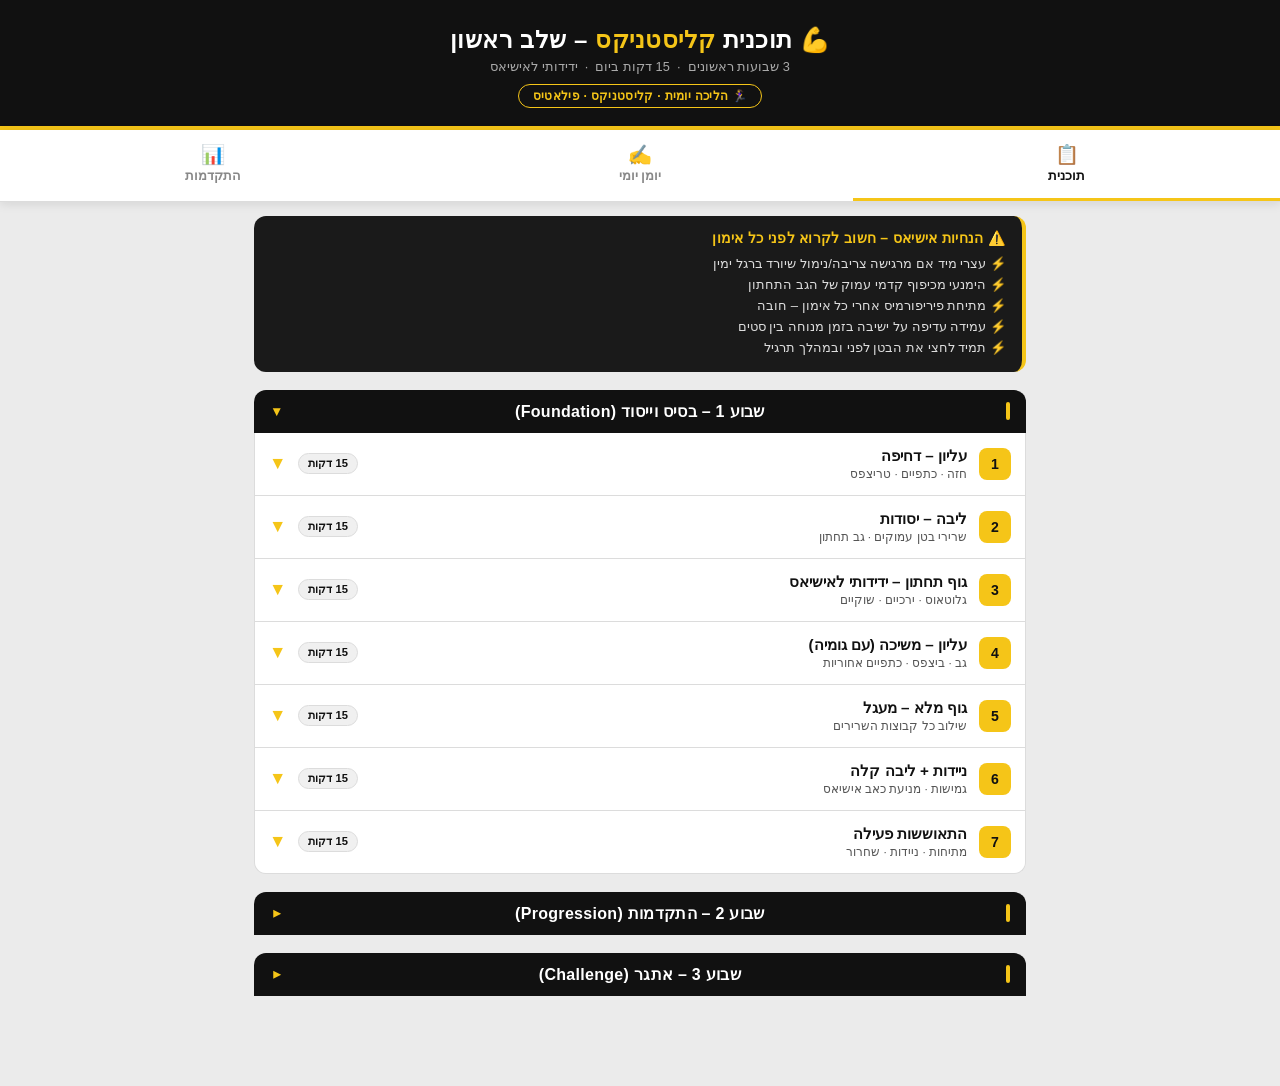
==== commit ad5e69f1: "Update index.html with new design https://claude.ai/code/session_01NUhYioZFeYFE2H7kUJDFLj" ====
--- a/index.html
+++ b/index.html
@@ -6,45 +6,50 @@
 <title>תוכנית קליסטניקס | מעקב אישי</title>
 <style>
 :root {
-  --primary: #2D6A4F;
-  --primary-light: #40916C;
-  --accent: #74C69D;
-  --light: #D8F3DC;
-  --bg: #F0FBF4;
+  --primary: #111111;
+  --primary-light: #333333;
+  --accent: #F5C518;
+  --accent-dark: #D4A017;
+  --light: #F0F0F0;
+  --bg: #EBEBEB;
   --white: #FFFFFF;
-  --text-dark: #1B4332;
-  --border: #B7E4C7;
-  --shadow: 0 2px 12px rgba(45,106,79,0.12);
+  --text-dark: #111111;
+  --text-mid: #555555;
+  --border: #DCDCDC;
+  --shadow: 0 2px 16px rgba(0,0,0,0.10);
   --pain-high: #E63946;
-  --pain-mid: #F4A261;
-  --pain-low: #52B788;
+  --pain-mid: #F5C518;
+  --pain-low: #AAAAAA;
 }
 * { margin:0; padding:0; box-sizing:border-box; }
-body { font-family:'Segoe UI',Tahoma,sans-serif; background:var(--bg); color:var(--text-dark); direction:rtl; }
+body { font-family:-apple-system,BlinkMacSystemFont,'Segoe UI',sans-serif; background:var(--bg); color:var(--text-dark); direction:rtl; }
 
 /* ===== HEADER ===== */
 header {
-  background: linear-gradient(135deg, #1B4332 0%, #40916C 100%);
-  color: white; padding: 22px 20px 16px; text-align:center;
-}
-header h1 { font-size:1.5rem; letter-spacing:0.5px; }
-header .subtitle { font-size:0.82rem; opacity:0.8; margin-top:4px; }
+  background: #111111;
+  color: white; padding: 26px 20px 18px; text-align:center;
+  border-bottom: 4px solid var(--accent);
+}
+header h1 { font-size:1.5rem; font-weight:800; letter-spacing:0.5px; }
+header h1 em { color:var(--accent); font-style:normal; }
+header .subtitle { font-size:0.8rem; color:#AAAAAA; margin-top:5px; }
 .user-badge {
-  display:inline-block; background:rgba(255,255,255,0.15);
-  border-radius:20px; padding:4px 14px; font-size:0.78rem; margin-top:8px;
+  display:inline-block; border:1.5px solid var(--accent);
+  border-radius:20px; padding:4px 14px; font-size:0.76rem;
+  margin-top:10px; color:var(--accent); font-weight:600; letter-spacing:0.3px;
 }
 
 /* ===== NAVIGATION ===== */
 .nav-tabs {
-  display:flex; background:white; border-bottom:2px solid var(--border);
-  position:sticky; top:0; z-index:100; box-shadow:0 2px 8px rgba(0,0,0,0.07);
+  display:flex; background:var(--white); border-bottom:1px solid var(--border);
+  position:sticky; top:0; z-index:100; box-shadow:0 2px 10px rgba(0,0,0,0.10);
 }
 .nav-tab {
   flex:1; padding:13px 4px; text-align:center; cursor:pointer;
-  font-size:0.82rem; color:#666; border-bottom:3px solid transparent;
-  transition:all 0.2s; font-weight:500; line-height:1.3;
-}
-.nav-tab.active { color:var(--primary); border-bottom-color:var(--primary); background:var(--bg); }
+  font-size:0.8rem; color:#888; border-bottom:3px solid transparent;
+  transition:all 0.2s; font-weight:600; line-height:1.3;
+}
+.nav-tab.active { color:var(--primary); border-bottom-color:var(--accent); background:var(--white); }
 .nav-tab span { display:block; font-size:1.2rem; }
 
 /* ===== TABS ===== */
@@ -52,194 +57,222 @@
 .tab.active { display:block; }
 
 /* ===== WEEK SECTION ===== */
-.week-section { margin-bottom:8px; }
+.week-section { margin-bottom:10px; }
 .week-header {
-  background: linear-gradient(135deg, var(--primary) 0%, var(--primary-light) 100%);
-  color:white; padding:11px 16px; border-radius:10px 10px 0 0;
-  font-size:1rem; font-weight:700; margin-top:16px; cursor:pointer;
+  background: #111111;
+  color:white; padding:12px 16px; border-radius:12px 12px 0 0;
+  font-size:1rem; font-weight:800; margin-top:18px; cursor:pointer;
   display:flex; justify-content:space-between; align-items:center;
-}
-.week-header .week-arrow { transition:transform 0.3s; font-size:0.85rem; }
+  letter-spacing:0.3px;
+}
+.week-header::before { content:''; display:inline-block; width:4px; height:18px; background:var(--accent); border-radius:2px; margin-left:10px; }
+.week-header .week-arrow { transition:transform 0.3s; font-size:0.85rem; color:var(--accent); }
 .week-header.collapsed .week-arrow { transform:rotate(-90deg); }
-.week-days { border:1px solid var(--border); border-top:none; border-radius:0 0 10px 10px; overflow:hidden; }
+.week-days { border:1px solid var(--border); border-top:none; border-radius:0 0 12px 12px; overflow:hidden; }
 .week-days.collapsed { display:none; }
 
 /* ===== DAY CARD ===== */
-.day-card { background:white; border-bottom:1px solid var(--border); }
+.day-card { background:var(--white); border-bottom:1px solid var(--border); }
 .day-card:last-child { border-bottom:none; }
 .day-header {
-  padding:13px 14px; display:flex; align-items:center; cursor:pointer;
-  gap:10px; transition:background 0.15s;
-}
-.day-header:hover { background:var(--bg); }
+  padding:14px 14px; display:flex; align-items:center; cursor:pointer;
+  gap:12px; transition:background 0.15s;
+}
+.day-header:hover { background:var(--light); }
 .day-num {
-  background:var(--primary); color:white; width:30px; height:30px;
-  border-radius:50%; display:flex; align-items:center; justify-content:center;
-  font-weight:700; font-size:0.85rem; flex-shrink:0;
+  background:var(--accent); color:var(--primary); width:32px; height:32px;
+  border-radius:8px; display:flex; align-items:center; justify-content:center;
+  font-weight:900; font-size:0.88rem; flex-shrink:0;
 }
 .day-meta { flex:1; }
 .day-name { font-weight:700; font-size:0.95rem; }
-.day-focus { font-size:0.75rem; color:var(--primary-light); margin-top:1px; }
+.day-focus { font-size:0.74rem; color:var(--text-mid); margin-top:2px; }
 .day-badge {
-  font-size:0.72rem; background:var(--light); color:var(--primary);
-  padding:3px 9px; border-radius:12px; font-weight:600; white-space:nowrap;
-}
-.day-arrow { color:var(--accent); transition:transform 0.3s; }
+  font-size:0.7rem; background:var(--light); color:var(--primary);
+  padding:3px 9px; border-radius:20px; font-weight:700; white-space:nowrap;
+  border:1px solid var(--border);
+}
+.day-arrow { color:var(--accent); transition:transform 0.3s; font-size:1.1rem; }
 .day-arrow.open { transform:rotate(180deg); }
-.day-body { display:none; padding:2px 14px 14px; border-top:1px solid var(--light); }
+.day-body { display:none; padding:4px 14px 14px; border-top:1px solid var(--light); }
 .day-body.open { display:block; }
 
 /* ===== EXERCISES ===== */
 .ex-row {
-  display:flex; align-items:flex-start; padding:9px 0;
+  display:flex; align-items:flex-start; padding:10px 0;
   border-bottom:1px dashed var(--border); gap:10px;
 }
 .ex-row:last-child { border-bottom:none; }
 .ex-check {
-  width:22px; height:22px; border:2px solid var(--accent); border-radius:5px;
+  width:24px; height:24px; border:2px solid #CCCCCC; border-radius:6px;
   flex-shrink:0; cursor:pointer; display:flex; align-items:center; justify-content:center;
   transition:all 0.2s; margin-top:1px; font-size:0.85rem;
 }
-.ex-check.done { background:var(--primary); border-color:var(--primary); color:white; }
+.ex-check.done { background:var(--accent); border-color:var(--accent); color:var(--primary); font-weight:900; }
 .ex-info { flex:1; }
-.ex-name { font-size:0.9rem; font-weight:600; }
-.ex-sets { font-size:0.78rem; color:var(--primary-light); margin-top:1px; }
-.ex-note { font-size:0.74rem; color:#666; font-style:italic; margin-top:2px; }
+.ex-name { font-size:0.9rem; font-weight:700; }
+.ex-sets { font-size:0.76rem; color:var(--text-mid); margin-top:2px; }
+.ex-note { font-size:0.73rem; color:#888; font-style:italic; margin-top:3px; }
 .sci-tag {
-  display:inline-block; background:#FEF3C7; color:#92400E;
-  font-size:0.68rem; padding:1px 6px; border-radius:8px;
-  border:1px solid #FCD34D; margin-top:3px;
+  display:inline-block; background:var(--accent); color:var(--primary);
+  font-size:0.67rem; padding:2px 7px; border-radius:8px;
+  font-weight:800; margin-top:3px; letter-spacing:0.2px;
 }
 
 /* ===== SCIATICA TIPS ===== */
 .tip-box {
-  background:#FEF9EC; border:1px solid #FCD34D; border-radius:10px;
-  padding:12px 14px; margin-bottom:12px; font-size:0.82rem;
-}
-.tip-title { font-weight:700; color:#92400E; margin-bottom:5px; }
-.tip-box li { color:#854D0E; padding:2px 0; list-style:none; }
-.tip-box li::before { content:"⚡ "; }
+  background:#1A1A1A; border:none; border-radius:12px;
+  padding:14px 16px; margin-bottom:14px; font-size:0.82rem;
+  border-right:4px solid var(--accent);
+}
+.tip-title { font-weight:800; color:var(--accent); margin-bottom:7px; font-size:0.88rem; letter-spacing:0.3px; }
+.tip-box li { color:#DDDDDD; padding:3px 0; list-style:none; }
+.tip-box li::before { content:"⚡ "; color:var(--accent); }
 
 /* ===== LOG FORM ===== */
 .card {
-  background:white; border-radius:12px; padding:18px 16px;
+  background:var(--white); border-radius:14px; padding:18px 16px;
   margin-bottom:14px; box-shadow:var(--shadow); border:1px solid var(--border);
 }
 .card h3 {
-  color:var(--primary); font-size:1rem; margin-bottom:13px;
-  padding-bottom:8px; border-bottom:2px solid var(--light);
+  color:var(--primary); font-size:0.95rem; font-weight:800; margin-bottom:14px;
+  padding-bottom:10px; border-bottom:2px solid var(--light);
+  display:flex; align-items:center; gap:7px;
 }
 .form-grid { display:grid; grid-template-columns:1fr 1fr; gap:10px; }
 .form-group label {
-  display:block; font-size:0.78rem; color:var(--primary);
-  margin-bottom:4px; font-weight:600;
+  display:block; font-size:0.75rem; color:var(--text-mid);
+  margin-bottom:5px; font-weight:700; text-transform:uppercase; letter-spacing:0.4px;
 }
 .form-group input, .form-group select, .form-group textarea {
-  width:100%; padding:9px 11px; border:1.5px solid var(--border);
-  border-radius:8px; font-size:0.88rem; color:var(--text-dark);
-  background:white; transition:border-color 0.2s; font-family:inherit;
+  width:100%; padding:10px 12px; border:1.5px solid var(--border);
+  border-radius:9px; font-size:0.88rem; color:var(--text-dark);
+  background:var(--white); transition:border-color 0.2s; font-family:inherit;
 }
 .form-group input:focus, .form-group select:focus, .form-group textarea:focus {
-  outline:none; border-color:var(--primary);
+  outline:none; border-color:var(--accent); box-shadow:0 0 0 3px rgba(245,197,24,0.15);
 }
 .form-group.full { grid-column:1/-1; }
 .form-group textarea { min-height:80px; resize:vertical; }
 
 /* ===== SLIDERS ===== */
-.slider-wrap { margin-bottom:10px; }
+.slider-wrap { margin-bottom:12px; }
 .slider-wrap label {
-  font-size:0.78rem; color:var(--primary); font-weight:600;
-  display:flex; justify-content:space-between; margin-bottom:6px;
-}
-.slider-wrap label span { font-size:1rem; }
+  font-size:0.75rem; color:var(--text-mid); font-weight:700;
+  display:flex; justify-content:space-between; margin-bottom:8px;
+  text-transform:uppercase; letter-spacing:0.4px;
+}
+.slider-wrap label span { font-size:1.05rem; color:var(--primary); font-weight:900; }
 input[type="range"] {
   width:100%; height:7px; -webkit-appearance:none; border-radius:4px;
   cursor:pointer; background:linear-gradient(to left, var(--pain-high), var(--pain-mid), var(--pain-low));
 }
 input[type="range"]::-webkit-slider-thumb {
-  -webkit-appearance:none; width:22px; height:22px; border-radius:50%;
-  background:var(--primary); border:2px solid white; box-shadow:0 1px 4px rgba(0,0,0,0.25); cursor:pointer;
+  -webkit-appearance:none; width:24px; height:24px; border-radius:50%;
+  background:var(--primary); border:3px solid var(--accent); box-shadow:0 2px 6px rgba(0,0,0,0.25); cursor:pointer;
 }
 .slider-labels {
-  display:flex; justify-content:space-between; font-size:0.68rem; color:#888; margin-top:2px;
+  display:flex; justify-content:space-between; font-size:0.67rem; color:#999; margin-top:4px;
 }
 
 /* ===== BUTTONS ===== */
 .btn {
-  padding:12px 20px; border:none; border-radius:9px; cursor:pointer;
-  font-size:0.9rem; font-weight:700; transition:all 0.2s; font-family:inherit;
+  padding:13px 20px; border:none; border-radius:10px; cursor:pointer;
+  font-size:0.92rem; font-weight:800; transition:all 0.2s; font-family:inherit; letter-spacing:0.3px;
 }
 .btn-primary { background:var(--primary); color:white; width:100%; }
-.btn-primary:hover { background:#1B4332; }
-.btn-danger { background:#FEE2E2; color:#991B1B; font-size:0.8rem; padding:6px 12px; }
-.btn-danger:hover { background:#FCA5A5; }
+.btn-primary:hover { background:var(--accent); color:var(--primary); }
+.btn-primary:active { transform:scale(0.98); }
+.btn-danger { background:var(--light); color:#888; font-size:0.78rem; padding:6px 12px; border:1px solid var(--border); }
+.btn-danger:hover { background:#FEE2E2; color:#991B1B; border-color:#FCA5A5; }
 
 /* ===== SUCCESS ===== */
 .success-msg {
-  background:#D1FAE5; color:#065F46; padding:11px 14px; border-radius:8px;
-  margin-bottom:12px; display:none; font-size:0.88rem; border:1px solid #6EE7B7;
+  background:var(--accent); color:var(--primary); padding:12px 14px; border-radius:10px;
+  margin-bottom:12px; display:none; font-size:0.88rem; font-weight:700;
 }
 
 /* ===== PROGRESS ===== */
 .stats-grid { display:grid; grid-template-columns:repeat(2,1fr); gap:10px; margin-bottom:14px; }
 .stat-card {
-  background:white; border-radius:10px; padding:14px; text-align:center;
-  box-shadow:var(--shadow); border:1px solid var(--border);
-}
-.stat-val { font-size:1.9rem; font-weight:800; color:var(--primary); line-height:1.1; }
-.stat-lbl { font-size:0.72rem; color:#666; margin-top:4px; }
+  background:var(--white); border-radius:12px; padding:16px; text-align:center;
+  box-shadow:var(--shadow); border:1px solid var(--border); position:relative; overflow:hidden;
+}
+.stat-card::after { content:''; position:absolute; bottom:0; right:0; left:0; height:3px; background:var(--accent); }
+.stat-val { font-size:2rem; font-weight:900; color:var(--primary); line-height:1.1; }
+.stat-lbl { font-size:0.7rem; color:#888; margin-top:5px; font-weight:600; text-transform:uppercase; letter-spacing:0.4px; }
 
 /* ===== CHART ===== */
 .chart-wrap {
-  background:white; border-radius:12px; padding:16px;
+  background:var(--white); border-radius:14px; padding:16px;
   box-shadow:var(--shadow); border:1px solid var(--border); margin-bottom:14px;
 }
-.chart-title { font-size:0.9rem; font-weight:700; color:var(--primary); margin-bottom:12px; }
+.chart-title { font-size:0.88rem; font-weight:800; color:var(--primary); margin-bottom:14px; text-transform:uppercase; letter-spacing:0.4px; }
 .bar-chart { display:flex; align-items:flex-end; gap:4px; height:90px; border-bottom:2px solid var(--border); }
 .bar-col { display:flex; flex-direction:column; align-items:center; flex:1; height:100%; justify-content:flex-end; }
 .bar { width:100%; border-radius:4px 4px 0 0; min-height:3px; transition:height 0.5s; }
-.bar-lbl { font-size:0.6rem; color:#888; margin-top:3px; text-align:center; }
+.bar-lbl { font-size:0.58rem; color:#999; margin-top:4px; text-align:center; }
 
 /* ===== LOG TABLE ===== */
 .log-table-wrap {
-  background:white; border-radius:12px; overflow:hidden;
+  background:var(--white); border-radius:14px; overflow:hidden;
   box-shadow:var(--shadow); border:1px solid var(--border); overflow-x:auto;
 }
 .log-table-wrap table { width:100%; border-collapse:collapse; min-width:520px; }
 .log-table-wrap th {
-  background:var(--primary); color:white; padding:9px 10px;
-  font-size:0.78rem; text-align:right; white-space:nowrap;
+  background:var(--primary); color:white; padding:10px 10px;
+  font-size:0.75rem; text-align:right; white-space:nowrap; font-weight:700; letter-spacing:0.3px;
 }
 .log-table-wrap td {
   padding:9px 10px; font-size:0.78rem; border-bottom:1px solid var(--border);
 }
-.log-table-wrap tr:hover td { background:var(--bg); }
+.log-table-wrap tr:hover td { background:var(--light); }
 .pain-pill {
   display:inline-block; padding:2px 8px; border-radius:10px; font-size:0.72rem; font-weight:700;
 }
-.pain-low { background:#D1FAE5; color:#065F46; }
-.pain-mid { background:#FEF3C7; color:#92400E; }
+.pain-low { background:#E8E8E8; color:#444; }
+.pain-mid { background:rgba(245,197,24,0.25); color:#7A5F00; }
 .pain-high { background:#FEE2E2; color:#991B1B; }
-.empty-state { text-align:center; padding:40px 20px; color:#888; }
+.empty-state { text-align:center; padding:40px 20px; color:#AAA; }
 .empty-icon { font-size:2.8rem; margin-bottom:10px; }
 
 /* ===== EXERCISE SVG ===== */
-.ex-svg { margin-top:8px; background:var(--bg); border-radius:8px; padding:4px 6px 2px; border:1px solid var(--border); text-align:center; }
+.ex-svg { margin-top:8px; background:var(--light); border-radius:8px; padding:4px 6px 2px; border:1px solid var(--border); text-align:center; }
 .ex-svg svg { max-width:115px; height:auto; display:block; margin:0 auto; }
 
 @media(max-width:480px) {
   .form-grid { grid-template-columns:1fr; }
   .stats-grid { grid-template-columns:1fr 1fr; }
-  header h1 { font-size:1.25rem; }
-}
+  header h1 { font-size:1.3rem; }
+}
+
+/* ===== RUNNA SCANNER ===== */
+.runna-card { border:2px dashed var(--accent) !important; background:linear-gradient(135deg,#1A1A1A 0%,#2A2A2A 100%) !important; }
+.runna-card h3 { color:var(--accent) !important; border-bottom-color:#3A3A3A !important; }
+.runna-hint { font-size:0.82rem; color:#AAAAAA; margin:4px 0 12px; }
+.btn-runna {
+  display:block; width:100%; background:var(--accent);
+  color:var(--primary); border:none; padding:13px 20px; border-radius:10px;
+  font-size:1rem; font-weight:800; cursor:pointer; text-align:center;
+  box-shadow:0 3px 12px rgba(245,197,24,0.4); letter-spacing:0.3px;
+}
+.btn-runna:active { opacity:0.85; transform:scale(0.98); }
+#runna-status { margin-top:10px; font-size:0.85rem; color:#AAAAAA; min-height:20px; text-align:center; }
+#runna-preview { width:100%; border-radius:10px; margin-top:10px; border:1px solid #3A3A3A; max-height:220px; object-fit:contain; display:none; }
+.runna-found-box { background:#1E1E1E; border-radius:10px; padding:12px; margin-top:12px; border:1px solid #3A3A3A; }
+.runna-found-title { font-size:0.78rem; color:#888; margin-bottom:8px; text-transform:uppercase; letter-spacing:0.4px; }
+.runna-found-items { display:flex; gap:10px; flex-wrap:wrap; margin-bottom:12px; }
+.runna-found-item { background:#2A2A2A; border:1px solid #3A3A3A; border-radius:9px; padding:10px 16px; font-size:0.95rem; color:var(--accent); font-weight:800; display:flex; flex-direction:column; align-items:center; }
+.runna-found-item small { font-size:0.68rem; color:#777; font-weight:500; margin-bottom:3px; text-transform:uppercase; letter-spacing:0.3px; }
+.btn-runna-confirm { background:var(--accent); color:var(--primary); border:none; padding:11px; border-radius:9px; font-size:0.92rem; cursor:pointer; font-weight:800; width:100%; letter-spacing:0.3px; }
 </style>
 </head>
 <body>
 
 <header>
-  <h1>💪 תוכנית קליסטניקס – שלב ראשון</h1>
-  <div class="subtitle">3 שבועות ראשונים | 15 דקות ביום | ידידותי לאישיאס</div>
-  <div class="user-badge">🏃‍♀️ הליכה/ריצה יומית + קליסטניקס + פילאטיס שבועי</div>
+  <h1>💪 תוכנית <em>קליסטניקס</em> – שלב ראשון</h1>
+  <div class="subtitle">3 שבועות ראשונים &nbsp;·&nbsp; 15 דקות ביום &nbsp;·&nbsp; ידידותי לאישיאס</div>
+  <div class="user-badge">🏃‍♀️ הליכה יומית · קליסטניקס · פילאטיס</div>
 </header>
 
 <div class="nav-tabs">
@@ -642,6 +675,16 @@
         </select>
       </div>
     </div>
+  </div>
+
+  <div class="card runna-card">
+    <h3>📸 סריקת Runna – אוטומטי</h3>
+    <p class="runna-hint">צלמי צילום מסך מ-Runna → לחצי כאן → הנתונים ימולאו לבד ✨</p>
+    <button class="btn-runna" onclick="document.getElementById('runna-input').click()">📱 העלי צילום מסך מ-Runna</button>
+    <input type="file" id="runna-input" accept="image/*" style="display:none" onchange="scanRunna(this)">
+    <div id="runna-status"></div>
+    <img id="runna-preview" alt="תצוגה מקדימה">
+    <div id="runna-found"></div>
   </div>
 
   <div class="card">
@@ -761,7 +804,7 @@
   <line x1="82" y1="35" x2="60" y2="58" stroke="#2D6A4F" stroke-width="2.5"/>
   <line x1="71" y1="44" x2="48" y2="38" stroke="#2D6A4F" stroke-width="2.5"/>
   <line x1="48" y1="38" x2="14" y2="44" stroke="#2D6A4F" stroke-width="2.5"/>
-  <circle cx="12" cy="44" r="3" fill="#40916C"/>
+  <circle cx="12" cy="44" r="3" fill="#F5C518"/>
   <line x1="60" y1="58" x2="50" y2="74" stroke="#2D6A4F" stroke-width="2.5"/>
   <line x1="60" y1="58" x2="70" y2="74" stroke="#2D6A4F" stroke-width="2.5"/>
   <text x="60" y="82" font-size="7" fill="#888" font-family="sans-serif" text-anchor="middle">← קיר</text>
@@ -850,7 +893,7 @@
   <line x1="72" y1="36" x2="72" y2="54" stroke="#2D6A4F" stroke-width="2.5"/>
   <line x1="72" y1="54" x2="64" y2="74" stroke="#2D6A4F" stroke-width="2"/>
   <line x1="72" y1="54" x2="80" y2="74" stroke="#2D6A4F" stroke-width="2"/>
-  <text x="57" y="14" font-size="8" fill="#40916C" font-family="sans-serif" text-anchor="middle">↑↓ גב עולה ויורד</text>
+  <text x="57" y="14" font-size="8" fill="#F5C518" font-family="sans-serif" text-anchor="middle">↑↓ גב עולה ויורד</text>
 </svg>`,
 
 deadBug:`<svg viewBox="0 0 115 82" xmlns="http://www.w3.org/2000/svg">
@@ -858,9 +901,9 @@
   <circle cx="90" cy="54" r="7" fill="#2D6A4F"/>
   <line x1="90" y1="60" x2="25" y2="60" stroke="#2D6A4F" stroke-width="2.5"/>
   <line x1="75" y1="57" x2="80" y2="30" stroke="#2D6A4F" stroke-width="2.5"/>
-  <text x="80" y="25" font-size="9" fill="#40916C">↑</text>
+  <text x="80" y="25" font-size="9" fill="#F5C518">↑</text>
   <line x1="45" y1="60" x2="22" y2="36" stroke="#2D6A4F" stroke-width="2.5"/>
-  <text x="15" y="34" font-size="9" fill="#40916C">←</text>
+  <text x="15" y="34" font-size="9" fill="#F5C518">←</text>
   <line x1="58" y1="60" x2="55" y2="44" stroke="#2D6A4F" stroke-width="2.5"/>
   <line x1="55" y1="44" x2="67" y2="37" stroke="#2D6A4F" stroke-width="2.5"/>
   <line x1="70" y1="57" x2="92" y2="55" stroke="#2D6A4F" stroke-width="2"/>
@@ -876,9 +919,9 @@
   <line x1="50" y1="43" x2="52" y2="60" stroke="#2D6A4F" stroke-width="2.5"/>
   <line x1="52" y1="60" x2="55" y2="74" stroke="#2D6A4F" stroke-width="2"/>
   <line x1="64" y1="40" x2="100" y2="37" stroke="#2D6A4F" stroke-width="2.5"/>
-  <text x="104" y="41" font-size="9" fill="#40916C">→</text>
+  <text x="104" y="41" font-size="9" fill="#F5C518">→</text>
   <line x1="34" y1="43" x2="8" y2="43" stroke="#2D6A4F" stroke-width="2.5"/>
-  <text x="2" y="47" font-size="9" fill="#40916C">←</text>
+  <text x="2" y="47" font-size="9" fill="#F5C518">←</text>
   <text x="57" y="82" font-size="7" fill="#888" font-family="sans-serif" text-anchor="middle">יד ורגל נגדית</text>
 </svg>`,
 
@@ -902,7 +945,7 @@
   <line x1="36" y1="59" x2="16" y2="74" stroke="#2D6A4F" stroke-width="2.5"/>
   <line x1="16" y1="74" x2="6" y2="74" stroke="#2D6A4F" stroke-width="3"/>
   <line x1="78" y1="46" x2="84" y2="22" stroke="#2D6A4F" stroke-width="2.5"/>
-  <text x="84" y="18" font-size="9" fill="#40916C">↑</text>
+  <text x="84" y="18" font-size="9" fill="#F5C518">↑</text>
   <line x1="22" y1="66" x2="14" y2="74" stroke="#2D6A4F" stroke-width="2.5"/>
   <text x="57" y="82" font-size="7" fill="#888" font-family="sans-serif" text-anchor="middle">גוף ישר בקו אחד</text>
 </svg>`,
@@ -927,7 +970,7 @@
   <line x1="46" y1="70" x2="60" y2="42" stroke="#2D6A4F" stroke-width="2.5"/>
   <line x1="60" y1="42" x2="82" y2="56" stroke="#2D6A4F" stroke-width="2.5"/>
   <line x1="82" y1="56" x2="82" y2="70" stroke="#2D6A4F" stroke-width="2.5"/>
-  <text x="58" y="32" font-size="12" fill="#40916C" text-anchor="middle">↑</text>
+  <text x="58" y="32" font-size="12" fill="#F5C518" text-anchor="middle">↑</text>
   <text x="57" y="80" font-size="7" fill="#888" font-family="sans-serif" text-anchor="middle">האגן למעלה – סחטי ישבן!</text>
 </svg>`,
 
@@ -940,7 +983,7 @@
   <line x1="80" y1="56" x2="80" y2="70" stroke="#2D6A4F" stroke-width="2.5"/>
   <line x1="60" y1="42" x2="70" y2="22" stroke="#2D6A4F" stroke-width="2.5"/>
   <line x1="70" y1="22" x2="90" y2="16" stroke="#2D6A4F" stroke-width="2.5"/>
-  <text x="94" y="14" font-size="9" fill="#40916C">→</text>
+  <text x="94" y="14" font-size="9" fill="#F5C518">→</text>
   <text x="57" y="80" font-size="7" fill="#888" font-family="sans-serif" text-anchor="middle">רגל אחת מורמת למעלה</text>
 </svg>`,
 
@@ -954,7 +997,7 @@
   <line x1="64" y1="52" x2="64" y2="74" stroke="#2D6A4F" stroke-width="2.5"/>
   <line x1="14" y1="38" x2="6" y2="52" stroke="#2D6A4F" stroke-width="2"/>
   <line x1="22" y1="38" x2="32" y2="48" stroke="#2D6A4F" stroke-width="2"/>
-  <text x="72" y="56" font-size="8" fill="#40916C">90°</text>
+  <text x="72" y="56" font-size="8" fill="#F5C518">90°</text>
 </svg>`,
 
 stepUp:`<svg viewBox="0 0 115 82" xmlns="http://www.w3.org/2000/svg">
@@ -996,8 +1039,8 @@
   <line x1="57" y1="32" x2="16" y2="32" stroke="#2D6A4F" stroke-width="2.5"/>
   <line x1="57" y1="32" x2="98" y2="32" stroke="#2D6A4F" stroke-width="2.5"/>
   <path d="M18 31 Q57 27 96 31" fill="none" stroke="#F4A261" stroke-width="2.5" stroke-dasharray="5,3"/>
-  <text x="4" y="36" font-size="10" fill="#40916C">←</text>
-  <text x="101" y="36" font-size="10" fill="#40916C">→</text>
+  <text x="4" y="36" font-size="10" fill="#F5C518">←</text>
+  <text x="101" y="36" font-size="10" fill="#F5C518">→</text>
   <text x="57" y="82" font-size="7" fill="#888" font-family="sans-serif" text-anchor="middle">פרידה לצדדים</text>
 </svg>`,
 
@@ -1052,7 +1095,7 @@
   <line x1="38" y1="63" x2="46" y2="44" stroke="#2D6A4F" stroke-width="2.5"/>
   <line x1="46" y1="44" x2="72" y2="51" stroke="#2D6A4F" stroke-width="2.5"/>
   <ellipse cx="62" cy="49" rx="14" ry="5" fill="none" stroke="#F4A261" stroke-width="2" stroke-dasharray="3,2"/>
-  <text x="46" y="34" font-size="10" fill="#40916C">↑</text>
+  <text x="46" y="34" font-size="10" fill="#F5C518">↑</text>
   <text x="57" y="82" font-size="7" fill="#888" font-family="sans-serif" text-anchor="middle">ברך עליונה נפתחת</text>
 </svg>`,
 
@@ -1106,7 +1149,7 @@
   <line x1="57" y1="74" x2="28" y2="74" stroke="#2D6A4F" stroke-width="2.5"/>
   <line x1="52" y1="35" x2="36" y2="42" stroke="#2D6A4F" stroke-width="2"/>
   <line x1="62" y1="35" x2="78" y2="42" stroke="#2D6A4F" stroke-width="2"/>
-  <text x="86" y="58" font-size="7" fill="#40916C">90°</text>
+  <text x="86" y="58" font-size="7" fill="#F5C518">90°</text>
   <text x="57" y="82" font-size="7" fill="#888" font-family="sans-serif" text-anchor="middle">שתי הרגליים ב-90°</text>
 </svg>`,
 
@@ -1170,6 +1213,113 @@
       el.parentElement.appendChild(div);
     }
   });
+}
+
+// ===== RUNNA SCANNER =====
+let runnaData = {};
+
+async function scanRunna(input) {
+  const file = input.files[0];
+  if (!file) return;
+  input.value = '';
+  const statusEl = document.getElementById('runna-status');
+  const previewEl = document.getElementById('runna-preview');
+  const foundEl  = document.getElementById('runna-found');
+
+  previewEl.src = URL.createObjectURL(file);
+  previewEl.style.display = 'block';
+  foundEl.innerHTML = '';
+  statusEl.textContent = '⏳ טוענת...';
+
+  if (typeof Tesseract === 'undefined') {
+    statusEl.textContent = '⏳ טוענת מנוע קריאה... (בפעם הראשונה ~30 שניות)';
+    await new Promise((res, rej) => {
+      const s = document.createElement('script');
+      s.src = 'https://cdn.jsdelivr.net/npm/tesseract.js@4/dist/tesseract.min.js';
+      s.onload = res; s.onerror = rej;
+      document.head.appendChild(s);
+    });
+  }
+
+  try {
+    const result = await Tesseract.recognize(file, 'eng', {
+      logger: m => {
+        if (m.status === 'recognizing text')
+          statusEl.textContent = `⏳ קוראת... ${Math.round(m.progress * 100)}%`;
+      }
+    });
+    runnaData = parseRunnaText(result.data.text);
+    if (runnaData.km || runnaData.time || runnaData.pace) {
+      showRunnaFound();
+      statusEl.textContent = '✅ נמצאו נתונים!';
+    } else {
+      statusEl.textContent = '⚠️ לא זוהו נתונים. נסי תמונה ברורה יותר או הזיני ידנית.';
+    }
+  } catch(e) {
+    statusEl.textContent = '❌ שגיאה בקריאה. אנא הזיני ידנית.';
+  }
+}
+
+function parseRunnaText(text) {
+  const data = { km: null, time: null, pace: null };
+
+  // Distance
+  const dM = text.match(/(\d+[.,]\d+|\d+)\s*km\b/i);
+  if (dM) data.km = parseFloat(dM[1].replace(',', '.'));
+
+  // H:MM:SS total duration
+  const hmsM = text.match(/\b(\d{1,2}):(\d{2}):(\d{2})\b/);
+  if (hmsM) data.time = parseInt(hmsM[1])*60 + parseInt(hmsM[2]) + Math.round(parseInt(hmsM[3])/60);
+
+  // Pace labeled near /km
+  const pM = text.match(/(\d{1,2}):(\d{2})\s*(?:\/km|min\/km|'\/km|per\s*km)/i);
+  if (pM) data.pace = `${pM[1]}:${pM[2]}`;
+
+  // Collect all MM:SS
+  const allT = [];
+  const reT = /\b(\d{1,2}):(\d{2})\b/g;
+  let m;
+  while ((m = reT.exec(text)) !== null) {
+    const mn = parseInt(m[1]), sc = parseInt(m[2]);
+    if (sc <= 59) allT.push({ str: m[0], mn, sc, tot: mn*60+sc });
+  }
+
+  if (!data.time) {
+    const cands = data.pace ? allT.filter(t => t.str !== data.pace) : allT;
+    if (cands.length) {
+      const longest = cands.reduce((a,b) => a.tot > b.tot ? a : b);
+      data.time = longest.mn + Math.round(longest.sc/60);
+    }
+  }
+  if (!data.pace) {
+    const pc = allT.find(t => t.mn >= 4 && t.mn <= 20);
+    if (pc) data.pace = `${pc.mn}:${String(pc.sc).padStart(2,'0')}`;
+  }
+  return data;
+}
+
+function showRunnaFound() {
+  const items = [
+    runnaData.km   ? `<div class="runna-found-item"><small>מרחק</small>${runnaData.km} ק"מ</div>` : '',
+    runnaData.time ? `<div class="runna-found-item"><small>זמן</small>${runnaData.time} דק'</div>` : '',
+    runnaData.pace ? `<div class="runna-found-item"><small>קצב</small>${runnaData.pace} /ק"מ</div>` : '',
+  ].join('');
+  document.getElementById('runna-found').innerHTML =
+    `<div class="runna-found-box">
+       <div class="runna-found-title">זוהה מהצילום:</div>
+       <div class="runna-found-items">${items}</div>
+       <button class="btn-runna-confirm" onclick="applyRunnaData()">✅ מלאי את הטופס</button>
+     </div>`;
+}
+
+function applyRunnaData() {
+  if (runnaData.km)   document.getElementById('cardio-km').value   = runnaData.km;
+  if (runnaData.time) document.getElementById('cardio-time').value = runnaData.time;
+  if (runnaData.pace) document.getElementById('cardio-pace').value = runnaData.pace;
+  if (runnaData.pace && parseInt(runnaData.pace) < 7)
+    document.getElementById('cardio-type').value = 'ריצה';
+  document.getElementById('cardio-km').scrollIntoView({ behavior:'smooth', block:'center' });
+  document.getElementById('runna-status').textContent = '✅ הנתונים מולאו! בדקי ושמרי.';
 }
 
 // ===== INIT =====
@@ -1288,7 +1438,7 @@
 
   // Charts – last 14 days
   renderBarChart('pain-chart', 14, 'pain', '#E63946', 10);
-  renderBarChart('km-chart', 14, 'km', '#40916C', null);
+  renderBarChart('km-chart', 14, 'km', '#F5C518', null);
 
   // Table
   renderTable();
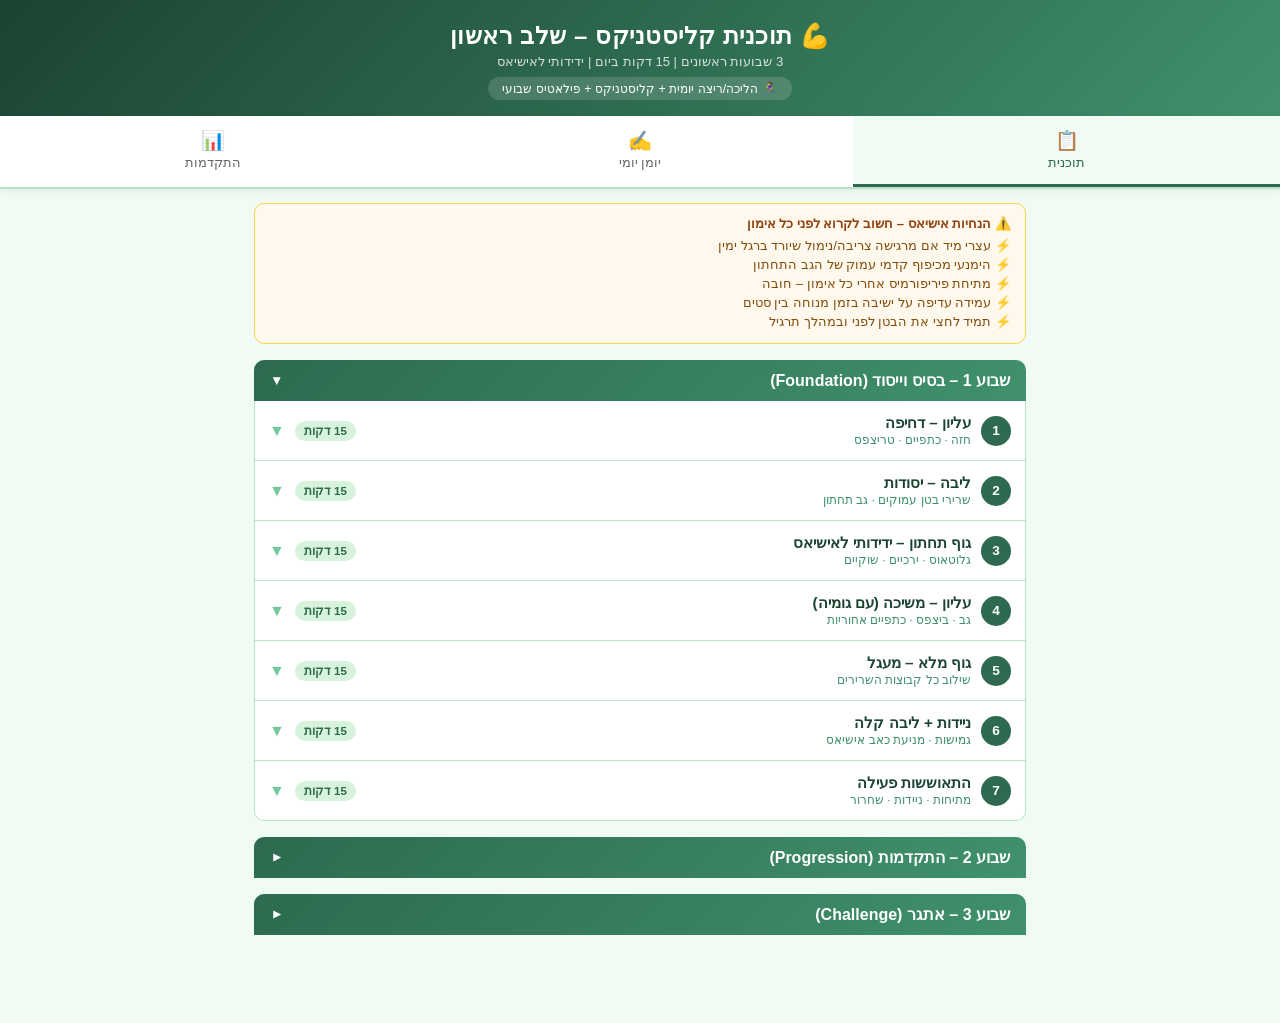
==== commit 0182d00a: "Sync gh-pages: Alef font + black/white redesign https://claude.ai/code/session_01NUhYioZFeYFE2H7kUJD" ====
--- a/index.html
+++ b/index.html
@@ -6,50 +6,45 @@
 <title>תוכנית קליסטניקס | מעקב אישי</title>
 <style>
 :root {
-  --primary: #111111;
-  --primary-light: #333333;
-  --accent: #F5C518;
-  --accent-dark: #D4A017;
-  --light: #F0F0F0;
-  --bg: #EBEBEB;
+  --primary: #2D6A4F;
+  --primary-light: #40916C;
+  --accent: #74C69D;
+  --light: #D8F3DC;
+  --bg: #F0FBF4;
   --white: #FFFFFF;
-  --text-dark: #111111;
-  --text-mid: #555555;
-  --border: #DCDCDC;
-  --shadow: 0 2px 16px rgba(0,0,0,0.10);
+  --text-dark: #1B4332;
+  --border: #B7E4C7;
+  --shadow: 0 2px 12px rgba(45,106,79,0.12);
   --pain-high: #E63946;
-  --pain-mid: #F5C518;
-  --pain-low: #AAAAAA;
+  --pain-mid: #F4A261;
+  --pain-low: #52B788;
 }
 * { margin:0; padding:0; box-sizing:border-box; }
-body { font-family:-apple-system,BlinkMacSystemFont,'Segoe UI',sans-serif; background:var(--bg); color:var(--text-dark); direction:rtl; }
+body { font-family:'Segoe UI',Tahoma,sans-serif; background:var(--bg); color:var(--text-dark); direction:rtl; }
 
 /* ===== HEADER ===== */
 header {
-  background: #111111;
-  color: white; padding: 26px 20px 18px; text-align:center;
-  border-bottom: 4px solid var(--accent);
-}
-header h1 { font-size:1.5rem; font-weight:800; letter-spacing:0.5px; }
-header h1 em { color:var(--accent); font-style:normal; }
-header .subtitle { font-size:0.8rem; color:#AAAAAA; margin-top:5px; }
+  background: linear-gradient(135deg, #1B4332 0%, #40916C 100%);
+  color: white; padding: 22px 20px 16px; text-align:center;
+}
+header h1 { font-size:1.5rem; letter-spacing:0.5px; }
+header .subtitle { font-size:0.82rem; opacity:0.8; margin-top:4px; }
 .user-badge {
-  display:inline-block; border:1.5px solid var(--accent);
-  border-radius:20px; padding:4px 14px; font-size:0.76rem;
-  margin-top:10px; color:var(--accent); font-weight:600; letter-spacing:0.3px;
+  display:inline-block; background:rgba(255,255,255,0.15);
+  border-radius:20px; padding:4px 14px; font-size:0.78rem; margin-top:8px;
 }
 
 /* ===== NAVIGATION ===== */
 .nav-tabs {
-  display:flex; background:var(--white); border-bottom:1px solid var(--border);
-  position:sticky; top:0; z-index:100; box-shadow:0 2px 10px rgba(0,0,0,0.10);
+  display:flex; background:white; border-bottom:2px solid var(--border);
+  position:sticky; top:0; z-index:100; box-shadow:0 2px 8px rgba(0,0,0,0.07);
 }
 .nav-tab {
   flex:1; padding:13px 4px; text-align:center; cursor:pointer;
-  font-size:0.8rem; color:#888; border-bottom:3px solid transparent;
-  transition:all 0.2s; font-weight:600; line-height:1.3;
-}
-.nav-tab.active { color:var(--primary); border-bottom-color:var(--accent); background:var(--white); }
+  font-size:0.82rem; color:#666; border-bottom:3px solid transparent;
+  transition:all 0.2s; font-weight:500; line-height:1.3;
+}
+.nav-tab.active { color:var(--primary); border-bottom-color:var(--primary); background:var(--bg); }
 .nav-tab span { display:block; font-size:1.2rem; }
 
 /* ===== TABS ===== */
@@ -57,222 +52,194 @@
 .tab.active { display:block; }
 
 /* ===== WEEK SECTION ===== */
-.week-section { margin-bottom:10px; }
+.week-section { margin-bottom:8px; }
 .week-header {
-  background: #111111;
-  color:white; padding:12px 16px; border-radius:12px 12px 0 0;
-  font-size:1rem; font-weight:800; margin-top:18px; cursor:pointer;
+  background: linear-gradient(135deg, var(--primary) 0%, var(--primary-light) 100%);
+  color:white; padding:11px 16px; border-radius:10px 10px 0 0;
+  font-size:1rem; font-weight:700; margin-top:16px; cursor:pointer;
   display:flex; justify-content:space-between; align-items:center;
-  letter-spacing:0.3px;
-}
-.week-header::before { content:''; display:inline-block; width:4px; height:18px; background:var(--accent); border-radius:2px; margin-left:10px; }
-.week-header .week-arrow { transition:transform 0.3s; font-size:0.85rem; color:var(--accent); }
+}
+.week-header .week-arrow { transition:transform 0.3s; font-size:0.85rem; }
 .week-header.collapsed .week-arrow { transform:rotate(-90deg); }
-.week-days { border:1px solid var(--border); border-top:none; border-radius:0 0 12px 12px; overflow:hidden; }
+.week-days { border:1px solid var(--border); border-top:none; border-radius:0 0 10px 10px; overflow:hidden; }
 .week-days.collapsed { display:none; }
 
 /* ===== DAY CARD ===== */
-.day-card { background:var(--white); border-bottom:1px solid var(--border); }
+.day-card { background:white; border-bottom:1px solid var(--border); }
 .day-card:last-child { border-bottom:none; }
 .day-header {
-  padding:14px 14px; display:flex; align-items:center; cursor:pointer;
-  gap:12px; transition:background 0.15s;
-}
-.day-header:hover { background:var(--light); }
+  padding:13px 14px; display:flex; align-items:center; cursor:pointer;
+  gap:10px; transition:background 0.15s;
+}
+.day-header:hover { background:var(--bg); }
 .day-num {
-  background:var(--accent); color:var(--primary); width:32px; height:32px;
-  border-radius:8px; display:flex; align-items:center; justify-content:center;
-  font-weight:900; font-size:0.88rem; flex-shrink:0;
+  background:var(--primary); color:white; width:30px; height:30px;
+  border-radius:50%; display:flex; align-items:center; justify-content:center;
+  font-weight:700; font-size:0.85rem; flex-shrink:0;
 }
 .day-meta { flex:1; }
 .day-name { font-weight:700; font-size:0.95rem; }
-.day-focus { font-size:0.74rem; color:var(--text-mid); margin-top:2px; }
+.day-focus { font-size:0.75rem; color:var(--primary-light); margin-top:1px; }
 .day-badge {
-  font-size:0.7rem; background:var(--light); color:var(--primary);
-  padding:3px 9px; border-radius:20px; font-weight:700; white-space:nowrap;
-  border:1px solid var(--border);
-}
-.day-arrow { color:var(--accent); transition:transform 0.3s; font-size:1.1rem; }
+  font-size:0.72rem; background:var(--light); color:var(--primary);
+  padding:3px 9px; border-radius:12px; font-weight:600; white-space:nowrap;
+}
+.day-arrow { color:var(--accent); transition:transform 0.3s; }
 .day-arrow.open { transform:rotate(180deg); }
-.day-body { display:none; padding:4px 14px 14px; border-top:1px solid var(--light); }
+.day-body { display:none; padding:2px 14px 14px; border-top:1px solid var(--light); }
 .day-body.open { display:block; }
 
 /* ===== EXERCISES ===== */
 .ex-row {
-  display:flex; align-items:flex-start; padding:10px 0;
+  display:flex; align-items:flex-start; padding:9px 0;
   border-bottom:1px dashed var(--border); gap:10px;
 }
 .ex-row:last-child { border-bottom:none; }
 .ex-check {
-  width:24px; height:24px; border:2px solid #CCCCCC; border-radius:6px;
+  width:22px; height:22px; border:2px solid var(--accent); border-radius:5px;
   flex-shrink:0; cursor:pointer; display:flex; align-items:center; justify-content:center;
   transition:all 0.2s; margin-top:1px; font-size:0.85rem;
 }
-.ex-check.done { background:var(--accent); border-color:var(--accent); color:var(--primary); font-weight:900; }
+.ex-check.done { background:var(--primary); border-color:var(--primary); color:white; }
 .ex-info { flex:1; }
-.ex-name { font-size:0.9rem; font-weight:700; }
-.ex-sets { font-size:0.76rem; color:var(--text-mid); margin-top:2px; }
-.ex-note { font-size:0.73rem; color:#888; font-style:italic; margin-top:3px; }
+.ex-name { font-size:0.9rem; font-weight:600; }
+.ex-sets { font-size:0.78rem; color:var(--primary-light); margin-top:1px; }
+.ex-note { font-size:0.74rem; color:#666; font-style:italic; margin-top:2px; }
 .sci-tag {
-  display:inline-block; background:var(--accent); color:var(--primary);
-  font-size:0.67rem; padding:2px 7px; border-radius:8px;
-  font-weight:800; margin-top:3px; letter-spacing:0.2px;
+  display:inline-block; background:#FEF3C7; color:#92400E;
+  font-size:0.68rem; padding:1px 6px; border-radius:8px;
+  border:1px solid #FCD34D; margin-top:3px;
 }
 
 /* ===== SCIATICA TIPS ===== */
 .tip-box {
-  background:#1A1A1A; border:none; border-radius:12px;
-  padding:14px 16px; margin-bottom:14px; font-size:0.82rem;
-  border-right:4px solid var(--accent);
-}
-.tip-title { font-weight:800; color:var(--accent); margin-bottom:7px; font-size:0.88rem; letter-spacing:0.3px; }
-.tip-box li { color:#DDDDDD; padding:3px 0; list-style:none; }
-.tip-box li::before { content:"⚡ "; color:var(--accent); }
+  background:#FEF9EC; border:1px solid #FCD34D; border-radius:10px;
+  padding:12px 14px; margin-bottom:12px; font-size:0.82rem;
+}
+.tip-title { font-weight:700; color:#92400E; margin-bottom:5px; }
+.tip-box li { color:#854D0E; padding:2px 0; list-style:none; }
+.tip-box li::before { content:"⚡ "; }
 
 /* ===== LOG FORM ===== */
 .card {
-  background:var(--white); border-radius:14px; padding:18px 16px;
+  background:white; border-radius:12px; padding:18px 16px;
   margin-bottom:14px; box-shadow:var(--shadow); border:1px solid var(--border);
 }
 .card h3 {
-  color:var(--primary); font-size:0.95rem; font-weight:800; margin-bottom:14px;
-  padding-bottom:10px; border-bottom:2px solid var(--light);
-  display:flex; align-items:center; gap:7px;
+  color:var(--primary); font-size:1rem; margin-bottom:13px;
+  padding-bottom:8px; border-bottom:2px solid var(--light);
 }
 .form-grid { display:grid; grid-template-columns:1fr 1fr; gap:10px; }
 .form-group label {
-  display:block; font-size:0.75rem; color:var(--text-mid);
-  margin-bottom:5px; font-weight:700; text-transform:uppercase; letter-spacing:0.4px;
+  display:block; font-size:0.78rem; color:var(--primary);
+  margin-bottom:4px; font-weight:600;
 }
 .form-group input, .form-group select, .form-group textarea {
-  width:100%; padding:10px 12px; border:1.5px solid var(--border);
-  border-radius:9px; font-size:0.88rem; color:var(--text-dark);
-  background:var(--white); transition:border-color 0.2s; font-family:inherit;
+  width:100%; padding:9px 11px; border:1.5px solid var(--border);
+  border-radius:8px; font-size:0.88rem; color:var(--text-dark);
+  background:white; transition:border-color 0.2s; font-family:inherit;
 }
 .form-group input:focus, .form-group select:focus, .form-group textarea:focus {
-  outline:none; border-color:var(--accent); box-shadow:0 0 0 3px rgba(245,197,24,0.15);
+  outline:none; border-color:var(--primary);
 }
 .form-group.full { grid-column:1/-1; }
 .form-group textarea { min-height:80px; resize:vertical; }
 
 /* ===== SLIDERS ===== */
-.slider-wrap { margin-bottom:12px; }
+.slider-wrap { margin-bottom:10px; }
 .slider-wrap label {
-  font-size:0.75rem; color:var(--text-mid); font-weight:700;
-  display:flex; justify-content:space-between; margin-bottom:8px;
-  text-transform:uppercase; letter-spacing:0.4px;
-}
-.slider-wrap label span { font-size:1.05rem; color:var(--primary); font-weight:900; }
+  font-size:0.78rem; color:var(--primary); font-weight:600;
+  display:flex; justify-content:space-between; margin-bottom:6px;
+}
+.slider-wrap label span { font-size:1rem; }
 input[type="range"] {
   width:100%; height:7px; -webkit-appearance:none; border-radius:4px;
   cursor:pointer; background:linear-gradient(to left, var(--pain-high), var(--pain-mid), var(--pain-low));
 }
 input[type="range"]::-webkit-slider-thumb {
-  -webkit-appearance:none; width:24px; height:24px; border-radius:50%;
-  background:var(--primary); border:3px solid var(--accent); box-shadow:0 2px 6px rgba(0,0,0,0.25); cursor:pointer;
+  -webkit-appearance:none; width:22px; height:22px; border-radius:50%;
+  background:var(--primary); border:2px solid white; box-shadow:0 1px 4px rgba(0,0,0,0.25); cursor:pointer;
 }
 .slider-labels {
-  display:flex; justify-content:space-between; font-size:0.67rem; color:#999; margin-top:4px;
+  display:flex; justify-content:space-between; font-size:0.68rem; color:#888; margin-top:2px;
 }
 
 /* ===== BUTTONS ===== */
 .btn {
-  padding:13px 20px; border:none; border-radius:10px; cursor:pointer;
-  font-size:0.92rem; font-weight:800; transition:all 0.2s; font-family:inherit; letter-spacing:0.3px;
+  padding:12px 20px; border:none; border-radius:9px; cursor:pointer;
+  font-size:0.9rem; font-weight:700; transition:all 0.2s; font-family:inherit;
 }
 .btn-primary { background:var(--primary); color:white; width:100%; }
-.btn-primary:hover { background:var(--accent); color:var(--primary); }
-.btn-primary:active { transform:scale(0.98); }
-.btn-danger { background:var(--light); color:#888; font-size:0.78rem; padding:6px 12px; border:1px solid var(--border); }
-.btn-danger:hover { background:#FEE2E2; color:#991B1B; border-color:#FCA5A5; }
+.btn-primary:hover { background:#1B4332; }
+.btn-danger { background:#FEE2E2; color:#991B1B; font-size:0.8rem; padding:6px 12px; }
+.btn-danger:hover { background:#FCA5A5; }
 
 /* ===== SUCCESS ===== */
 .success-msg {
-  background:var(--accent); color:var(--primary); padding:12px 14px; border-radius:10px;
-  margin-bottom:12px; display:none; font-size:0.88rem; font-weight:700;
+  background:#D1FAE5; color:#065F46; padding:11px 14px; border-radius:8px;
+  margin-bottom:12px; display:none; font-size:0.88rem; border:1px solid #6EE7B7;
 }
 
 /* ===== PROGRESS ===== */
 .stats-grid { display:grid; grid-template-columns:repeat(2,1fr); gap:10px; margin-bottom:14px; }
 .stat-card {
-  background:var(--white); border-radius:12px; padding:16px; text-align:center;
-  box-shadow:var(--shadow); border:1px solid var(--border); position:relative; overflow:hidden;
-}
-.stat-card::after { content:''; position:absolute; bottom:0; right:0; left:0; height:3px; background:var(--accent); }
-.stat-val { font-size:2rem; font-weight:900; color:var(--primary); line-height:1.1; }
-.stat-lbl { font-size:0.7rem; color:#888; margin-top:5px; font-weight:600; text-transform:uppercase; letter-spacing:0.4px; }
+  background:white; border-radius:10px; padding:14px; text-align:center;
+  box-shadow:var(--shadow); border:1px solid var(--border);
+}
+.stat-val { font-size:1.9rem; font-weight:800; color:var(--primary); line-height:1.1; }
+.stat-lbl { font-size:0.72rem; color:#666; margin-top:4px; }
 
 /* ===== CHART ===== */
 .chart-wrap {
-  background:var(--white); border-radius:14px; padding:16px;
+  background:white; border-radius:12px; padding:16px;
   box-shadow:var(--shadow); border:1px solid var(--border); margin-bottom:14px;
 }
-.chart-title { font-size:0.88rem; font-weight:800; color:var(--primary); margin-bottom:14px; text-transform:uppercase; letter-spacing:0.4px; }
+.chart-title { font-size:0.9rem; font-weight:700; color:var(--primary); margin-bottom:12px; }
 .bar-chart { display:flex; align-items:flex-end; gap:4px; height:90px; border-bottom:2px solid var(--border); }
 .bar-col { display:flex; flex-direction:column; align-items:center; flex:1; height:100%; justify-content:flex-end; }
 .bar { width:100%; border-radius:4px 4px 0 0; min-height:3px; transition:height 0.5s; }
-.bar-lbl { font-size:0.58rem; color:#999; margin-top:4px; text-align:center; }
+.bar-lbl { font-size:0.6rem; color:#888; margin-top:3px; text-align:center; }
 
 /* ===== LOG TABLE ===== */
 .log-table-wrap {
-  background:var(--white); border-radius:14px; overflow:hidden;
+  background:white; border-radius:12px; overflow:hidden;
   box-shadow:var(--shadow); border:1px solid var(--border); overflow-x:auto;
 }
 .log-table-wrap table { width:100%; border-collapse:collapse; min-width:520px; }
 .log-table-wrap th {
-  background:var(--primary); color:white; padding:10px 10px;
-  font-size:0.75rem; text-align:right; white-space:nowrap; font-weight:700; letter-spacing:0.3px;
+  background:var(--primary); color:white; padding:9px 10px;
+  font-size:0.78rem; text-align:right; white-space:nowrap;
 }
 .log-table-wrap td {
   padding:9px 10px; font-size:0.78rem; border-bottom:1px solid var(--border);
 }
-.log-table-wrap tr:hover td { background:var(--light); }
+.log-table-wrap tr:hover td { background:var(--bg); }
 .pain-pill {
   display:inline-block; padding:2px 8px; border-radius:10px; font-size:0.72rem; font-weight:700;
 }
-.pain-low { background:#E8E8E8; color:#444; }
-.pain-mid { background:rgba(245,197,24,0.25); color:#7A5F00; }
+.pain-low { background:#D1FAE5; color:#065F46; }
+.pain-mid { background:#FEF3C7; color:#92400E; }
 .pain-high { background:#FEE2E2; color:#991B1B; }
-.empty-state { text-align:center; padding:40px 20px; color:#AAA; }
+.empty-state { text-align:center; padding:40px 20px; color:#888; }
 .empty-icon { font-size:2.8rem; margin-bottom:10px; }
 
 /* ===== EXERCISE SVG ===== */
-.ex-svg { margin-top:8px; background:var(--light); border-radius:8px; padding:4px 6px 2px; border:1px solid var(--border); text-align:center; }
+.ex-svg { margin-top:8px; background:var(--bg); border-radius:8px; padding:4px 6px 2px; border:1px solid var(--border); text-align:center; }
 .ex-svg svg { max-width:115px; height:auto; display:block; margin:0 auto; }
 
 @media(max-width:480px) {
   .form-grid { grid-template-columns:1fr; }
   .stats-grid { grid-template-columns:1fr 1fr; }
-  header h1 { font-size:1.3rem; }
-}
-
-/* ===== RUNNA SCANNER ===== */
-.runna-card { border:2px dashed var(--accent) !important; background:linear-gradient(135deg,#1A1A1A 0%,#2A2A2A 100%) !important; }
-.runna-card h3 { color:var(--accent) !important; border-bottom-color:#3A3A3A !important; }
-.runna-hint { font-size:0.82rem; color:#AAAAAA; margin:4px 0 12px; }
-.btn-runna {
-  display:block; width:100%; background:var(--accent);
-  color:var(--primary); border:none; padding:13px 20px; border-radius:10px;
-  font-size:1rem; font-weight:800; cursor:pointer; text-align:center;
-  box-shadow:0 3px 12px rgba(245,197,24,0.4); letter-spacing:0.3px;
-}
-.btn-runna:active { opacity:0.85; transform:scale(0.98); }
-#runna-status { margin-top:10px; font-size:0.85rem; color:#AAAAAA; min-height:20px; text-align:center; }
-#runna-preview { width:100%; border-radius:10px; margin-top:10px; border:1px solid #3A3A3A; max-height:220px; object-fit:contain; display:none; }
-.runna-found-box { background:#1E1E1E; border-radius:10px; padding:12px; margin-top:12px; border:1px solid #3A3A3A; }
-.runna-found-title { font-size:0.78rem; color:#888; margin-bottom:8px; text-transform:uppercase; letter-spacing:0.4px; }
-.runna-found-items { display:flex; gap:10px; flex-wrap:wrap; margin-bottom:12px; }
-.runna-found-item { background:#2A2A2A; border:1px solid #3A3A3A; border-radius:9px; padding:10px 16px; font-size:0.95rem; color:var(--accent); font-weight:800; display:flex; flex-direction:column; align-items:center; }
-.runna-found-item small { font-size:0.68rem; color:#777; font-weight:500; margin-bottom:3px; text-transform:uppercase; letter-spacing:0.3px; }
-.btn-runna-confirm { background:var(--accent); color:var(--primary); border:none; padding:11px; border-radius:9px; font-size:0.92rem; cursor:pointer; font-weight:800; width:100%; letter-spacing:0.3px; }
+  header h1 { font-size:1.25rem; }
+}
 </style>
 </head>
 <body>
 
 <header>
-  <h1>💪 תוכנית <em>קליסטניקס</em> – שלב ראשון</h1>
-  <div class="subtitle">3 שבועות ראשונים &nbsp;·&nbsp; 15 דקות ביום &nbsp;·&nbsp; ידידותי לאישיאס</div>
-  <div class="user-badge">🏃‍♀️ הליכה יומית · קליסטניקס · פילאטיס</div>
+  <h1>💪 תוכנית קליסטניקס – שלב ראשון</h1>
+  <div class="subtitle">3 שבועות ראשונים | 15 דקות ביום | ידידותי לאישיאס</div>
+  <div class="user-badge">🏃‍♀️ הליכה/ריצה יומית + קליסטניקס + פילאטיס שבועי</div>
 </header>
 
 <div class="nav-tabs">
@@ -675,16 +642,6 @@
         </select>
       </div>
     </div>
-  </div>
-
-  <div class="card runna-card">
-    <h3>📸 סריקת Runna – אוטומטי</h3>
-    <p class="runna-hint">צלמי צילום מסך מ-Runna → לחצי כאן → הנתונים ימולאו לבד ✨</p>
-    <button class="btn-runna" onclick="document.getElementById('runna-input').click()">📱 העלי צילום מסך מ-Runna</button>
-    <input type="file" id="runna-input" accept="image/*" style="display:none" onchange="scanRunna(this)">
-    <div id="runna-status"></div>
-    <img id="runna-preview" alt="תצוגה מקדימה">
-    <div id="runna-found"></div>
   </div>
 
   <div class="card">
@@ -804,7 +761,7 @@
   <line x1="82" y1="35" x2="60" y2="58" stroke="#2D6A4F" stroke-width="2.5"/>
   <line x1="71" y1="44" x2="48" y2="38" stroke="#2D6A4F" stroke-width="2.5"/>
   <line x1="48" y1="38" x2="14" y2="44" stroke="#2D6A4F" stroke-width="2.5"/>
-  <circle cx="12" cy="44" r="3" fill="#F5C518"/>
+  <circle cx="12" cy="44" r="3" fill="#40916C"/>
   <line x1="60" y1="58" x2="50" y2="74" stroke="#2D6A4F" stroke-width="2.5"/>
   <line x1="60" y1="58" x2="70" y2="74" stroke="#2D6A4F" stroke-width="2.5"/>
   <text x="60" y="82" font-size="7" fill="#888" font-family="sans-serif" text-anchor="middle">← קיר</text>
@@ -893,7 +850,7 @@
   <line x1="72" y1="36" x2="72" y2="54" stroke="#2D6A4F" stroke-width="2.5"/>
   <line x1="72" y1="54" x2="64" y2="74" stroke="#2D6A4F" stroke-width="2"/>
   <line x1="72" y1="54" x2="80" y2="74" stroke="#2D6A4F" stroke-width="2"/>
-  <text x="57" y="14" font-size="8" fill="#F5C518" font-family="sans-serif" text-anchor="middle">↑↓ גב עולה ויורד</text>
+  <text x="57" y="14" font-size="8" fill="#40916C" font-family="sans-serif" text-anchor="middle">↑↓ גב עולה ויורד</text>
 </svg>`,
 
 deadBug:`<svg viewBox="0 0 115 82" xmlns="http://www.w3.org/2000/svg">
@@ -901,9 +858,9 @@
   <circle cx="90" cy="54" r="7" fill="#2D6A4F"/>
   <line x1="90" y1="60" x2="25" y2="60" stroke="#2D6A4F" stroke-width="2.5"/>
   <line x1="75" y1="57" x2="80" y2="30" stroke="#2D6A4F" stroke-width="2.5"/>
-  <text x="80" y="25" font-size="9" fill="#F5C518">↑</text>
+  <text x="80" y="25" font-size="9" fill="#40916C">↑</text>
   <line x1="45" y1="60" x2="22" y2="36" stroke="#2D6A4F" stroke-width="2.5"/>
-  <text x="15" y="34" font-size="9" fill="#F5C518">←</text>
+  <text x="15" y="34" font-size="9" fill="#40916C">←</text>
   <line x1="58" y1="60" x2="55" y2="44" stroke="#2D6A4F" stroke-width="2.5"/>
   <line x1="55" y1="44" x2="67" y2="37" stroke="#2D6A4F" stroke-width="2.5"/>
   <line x1="70" y1="57" x2="92" y2="55" stroke="#2D6A4F" stroke-width="2"/>
@@ -919,9 +876,9 @@
   <line x1="50" y1="43" x2="52" y2="60" stroke="#2D6A4F" stroke-width="2.5"/>
   <line x1="52" y1="60" x2="55" y2="74" stroke="#2D6A4F" stroke-width="2"/>
   <line x1="64" y1="40" x2="100" y2="37" stroke="#2D6A4F" stroke-width="2.5"/>
-  <text x="104" y="41" font-size="9" fill="#F5C518">→</text>
+  <text x="104" y="41" font-size="9" fill="#40916C">→</text>
   <line x1="34" y1="43" x2="8" y2="43" stroke="#2D6A4F" stroke-width="2.5"/>
-  <text x="2" y="47" font-size="9" fill="#F5C518">←</text>
+  <text x="2" y="47" font-size="9" fill="#40916C">←</text>
   <text x="57" y="82" font-size="7" fill="#888" font-family="sans-serif" text-anchor="middle">יד ורגל נגדית</text>
 </svg>`,
 
@@ -945,7 +902,7 @@
   <line x1="36" y1="59" x2="16" y2="74" stroke="#2D6A4F" stroke-width="2.5"/>
   <line x1="16" y1="74" x2="6" y2="74" stroke="#2D6A4F" stroke-width="3"/>
   <line x1="78" y1="46" x2="84" y2="22" stroke="#2D6A4F" stroke-width="2.5"/>
-  <text x="84" y="18" font-size="9" fill="#F5C518">↑</text>
+  <text x="84" y="18" font-size="9" fill="#40916C">↑</text>
   <line x1="22" y1="66" x2="14" y2="74" stroke="#2D6A4F" stroke-width="2.5"/>
   <text x="57" y="82" font-size="7" fill="#888" font-family="sans-serif" text-anchor="middle">גוף ישר בקו אחד</text>
 </svg>`,
@@ -970,7 +927,7 @@
   <line x1="46" y1="70" x2="60" y2="42" stroke="#2D6A4F" stroke-width="2.5"/>
   <line x1="60" y1="42" x2="82" y2="56" stroke="#2D6A4F" stroke-width="2.5"/>
   <line x1="82" y1="56" x2="82" y2="70" stroke="#2D6A4F" stroke-width="2.5"/>
-  <text x="58" y="32" font-size="12" fill="#F5C518" text-anchor="middle">↑</text>
+  <text x="58" y="32" font-size="12" fill="#40916C" text-anchor="middle">↑</text>
   <text x="57" y="80" font-size="7" fill="#888" font-family="sans-serif" text-anchor="middle">האגן למעלה – סחטי ישבן!</text>
 </svg>`,
 
@@ -983,7 +940,7 @@
   <line x1="80" y1="56" x2="80" y2="70" stroke="#2D6A4F" stroke-width="2.5"/>
   <line x1="60" y1="42" x2="70" y2="22" stroke="#2D6A4F" stroke-width="2.5"/>
   <line x1="70" y1="22" x2="90" y2="16" stroke="#2D6A4F" stroke-width="2.5"/>
-  <text x="94" y="14" font-size="9" fill="#F5C518">→</text>
+  <text x="94" y="14" font-size="9" fill="#40916C">→</text>
   <text x="57" y="80" font-size="7" fill="#888" font-family="sans-serif" text-anchor="middle">רגל אחת מורמת למעלה</text>
 </svg>`,
 
@@ -997,7 +954,7 @@
   <line x1="64" y1="52" x2="64" y2="74" stroke="#2D6A4F" stroke-width="2.5"/>
   <line x1="14" y1="38" x2="6" y2="52" stroke="#2D6A4F" stroke-width="2"/>
   <line x1="22" y1="38" x2="32" y2="48" stroke="#2D6A4F" stroke-width="2"/>
-  <text x="72" y="56" font-size="8" fill="#F5C518">90°</text>
+  <text x="72" y="56" font-size="8" fill="#40916C">90°</text>
 </svg>`,
 
 stepUp:`<svg viewBox="0 0 115 82" xmlns="http://www.w3.org/2000/svg">
@@ -1039,8 +996,8 @@
   <line x1="57" y1="32" x2="16" y2="32" stroke="#2D6A4F" stroke-width="2.5"/>
   <line x1="57" y1="32" x2="98" y2="32" stroke="#2D6A4F" stroke-width="2.5"/>
   <path d="M18 31 Q57 27 96 31" fill="none" stroke="#F4A261" stroke-width="2.5" stroke-dasharray="5,3"/>
-  <text x="4" y="36" font-size="10" fill="#F5C518">←</text>
-  <text x="101" y="36" font-size="10" fill="#F5C518">→</text>
+  <text x="4" y="36" font-size="10" fill="#40916C">←</text>
+  <text x="101" y="36" font-size="10" fill="#40916C">→</text>
   <text x="57" y="82" font-size="7" fill="#888" font-family="sans-serif" text-anchor="middle">פרידה לצדדים</text>
 </svg>`,
 
@@ -1095,7 +1052,7 @@
   <line x1="38" y1="63" x2="46" y2="44" stroke="#2D6A4F" stroke-width="2.5"/>
   <line x1="46" y1="44" x2="72" y2="51" stroke="#2D6A4F" stroke-width="2.5"/>
   <ellipse cx="62" cy="49" rx="14" ry="5" fill="none" stroke="#F4A261" stroke-width="2" stroke-dasharray="3,2"/>
-  <text x="46" y="34" font-size="10" fill="#F5C518">↑</text>
+  <text x="46" y="34" font-size="10" fill="#40916C">↑</text>
   <text x="57" y="82" font-size="7" fill="#888" font-family="sans-serif" text-anchor="middle">ברך עליונה נפתחת</text>
 </svg>`,
 
@@ -1149,7 +1106,7 @@
   <line x1="57" y1="74" x2="28" y2="74" stroke="#2D6A4F" stroke-width="2.5"/>
   <line x1="52" y1="35" x2="36" y2="42" stroke="#2D6A4F" stroke-width="2"/>
   <line x1="62" y1="35" x2="78" y2="42" stroke="#2D6A4F" stroke-width="2"/>
-  <text x="86" y="58" font-size="7" fill="#F5C518">90°</text>
+  <text x="86" y="58" font-size="7" fill="#40916C">90°</text>
   <text x="57" y="82" font-size="7" fill="#888" font-family="sans-serif" text-anchor="middle">שתי הרגליים ב-90°</text>
 </svg>`,
 
@@ -1213,113 +1170,6 @@
       el.parentElement.appendChild(div);
     }
   });
-}
-
-// ===== RUNNA SCANNER =====
-let runnaData = {};
-
-async function scanRunna(input) {
-  const file = input.files[0];
-  if (!file) return;
-  input.value = '';
-  const statusEl = document.getElementById('runna-status');
-  const previewEl = document.getElementById('runna-preview');
-  const foundEl  = document.getElementById('runna-found');
-
-  previewEl.src = URL.createObjectURL(file);
-  previewEl.style.display = 'block';
-  foundEl.innerHTML = '';
-  statusEl.textContent = '⏳ טוענת...';
-
-  if (typeof Tesseract === 'undefined') {
-    statusEl.textContent = '⏳ טוענת מנוע קריאה... (בפעם הראשונה ~30 שניות)';
-    await new Promise((res, rej) => {
-      const s = document.createElement('script');
-      s.src = 'https://cdn.jsdelivr.net/npm/tesseract.js@4/dist/tesseract.min.js';
-      s.onload = res; s.onerror = rej;
-      document.head.appendChild(s);
-    });
-  }
-
-  try {
-    const result = await Tesseract.recognize(file, 'eng', {
-      logger: m => {
-        if (m.status === 'recognizing text')
-          statusEl.textContent = `⏳ קוראת... ${Math.round(m.progress * 100)}%`;
-      }
-    });
-    runnaData = parseRunnaText(result.data.text);
-    if (runnaData.km || runnaData.time || runnaData.pace) {
-      showRunnaFound();
-      statusEl.textContent = '✅ נמצאו נתונים!';
-    } else {
-      statusEl.textContent = '⚠️ לא זוהו נתונים. נסי תמונה ברורה יותר או הזיני ידנית.';
-    }
-  } catch(e) {
-    statusEl.textContent = '❌ שגיאה בקריאה. אנא הזיני ידנית.';
-  }
-}
-
-function parseRunnaText(text) {
-  const data = { km: null, time: null, pace: null };
-
-  // Distance
-  const dM = text.match(/(\d+[.,]\d+|\d+)\s*km\b/i);
-  if (dM) data.km = parseFloat(dM[1].replace(',', '.'));
-
-  // H:MM:SS total duration
-  const hmsM = text.match(/\b(\d{1,2}):(\d{2}):(\d{2})\b/);
-  if (hmsM) data.time = parseInt(hmsM[1])*60 + parseInt(hmsM[2]) + Math.round(parseInt(hmsM[3])/60);
-
-  // Pace labeled near /km
-  const pM = text.match(/(\d{1,2}):(\d{2})\s*(?:\/km|min\/km|'\/km|per\s*km)/i);
-  if (pM) data.pace = `${pM[1]}:${pM[2]}`;
-
-  // Collect all MM:SS
-  const allT = [];
-  const reT = /\b(\d{1,2}):(\d{2})\b/g;
-  let m;
-  while ((m = reT.exec(text)) !== null) {
-    const mn = parseInt(m[1]), sc = parseInt(m[2]);
-    if (sc <= 59) allT.push({ str: m[0], mn, sc, tot: mn*60+sc });
-  }
-
-  if (!data.time) {
-    const cands = data.pace ? allT.filter(t => t.str !== data.pace) : allT;
-    if (cands.length) {
-      const longest = cands.reduce((a,b) => a.tot > b.tot ? a : b);
-      data.time = longest.mn + Math.round(longest.sc/60);
-    }
-  }
-  if (!data.pace) {
-    const pc = allT.find(t => t.mn >= 4 && t.mn <= 20);
-    if (pc) data.pace = `${pc.mn}:${String(pc.sc).padStart(2,'0')}`;
-  }
-  return data;
-}
-
-function showRunnaFound() {
-  const items = [
-    runnaData.km   ? `<div class="runna-found-item"><small>מרחק</small>${runnaData.km} ק"מ</div>` : '',
-    runnaData.time ? `<div class="runna-found-item"><small>זמן</small>${runnaData.time} דק'</div>` : '',
-    runnaData.pace ? `<div class="runna-found-item"><small>קצב</small>${runnaData.pace} /ק"מ</div>` : '',
-  ].join('');
-  document.getElementById('runna-found').innerHTML =
-    `<div class="runna-found-box">
-       <div class="runna-found-title">זוהה מהצילום:</div>
-       <div class="runna-found-items">${items}</div>
-       <button class="btn-runna-confirm" onclick="applyRunnaData()">✅ מלאי את הטופס</button>
-     </div>`;
-}
-
-function applyRunnaData() {
-  if (runnaData.km)   document.getElementById('cardio-km').value   = runnaData.km;
-  if (runnaData.time) document.getElementById('cardio-time').value = runnaData.time;
-  if (runnaData.pace) document.getElementById('cardio-pace').value = runnaData.pace;
-  if (runnaData.pace && parseInt(runnaData.pace) < 7)
-    document.getElementById('cardio-type').value = 'ריצה';
-  document.getElementById('cardio-km').scrollIntoView({ behavior:'smooth', block:'center' });
-  document.getElementById('runna-status').textContent = '✅ הנתונים מולאו! בדקי ושמרי.';
 }
 
 // ===== INIT =====
@@ -1438,7 +1288,7 @@
 
   // Charts – last 14 days
   renderBarChart('pain-chart', 14, 'pain', '#E63946', 10);
-  renderBarChart('km-chart', 14, 'km', '#F5C518', null);
+  renderBarChart('km-chart', 14, 'km', '#40916C', null);
 
   // Table
   renderTable();
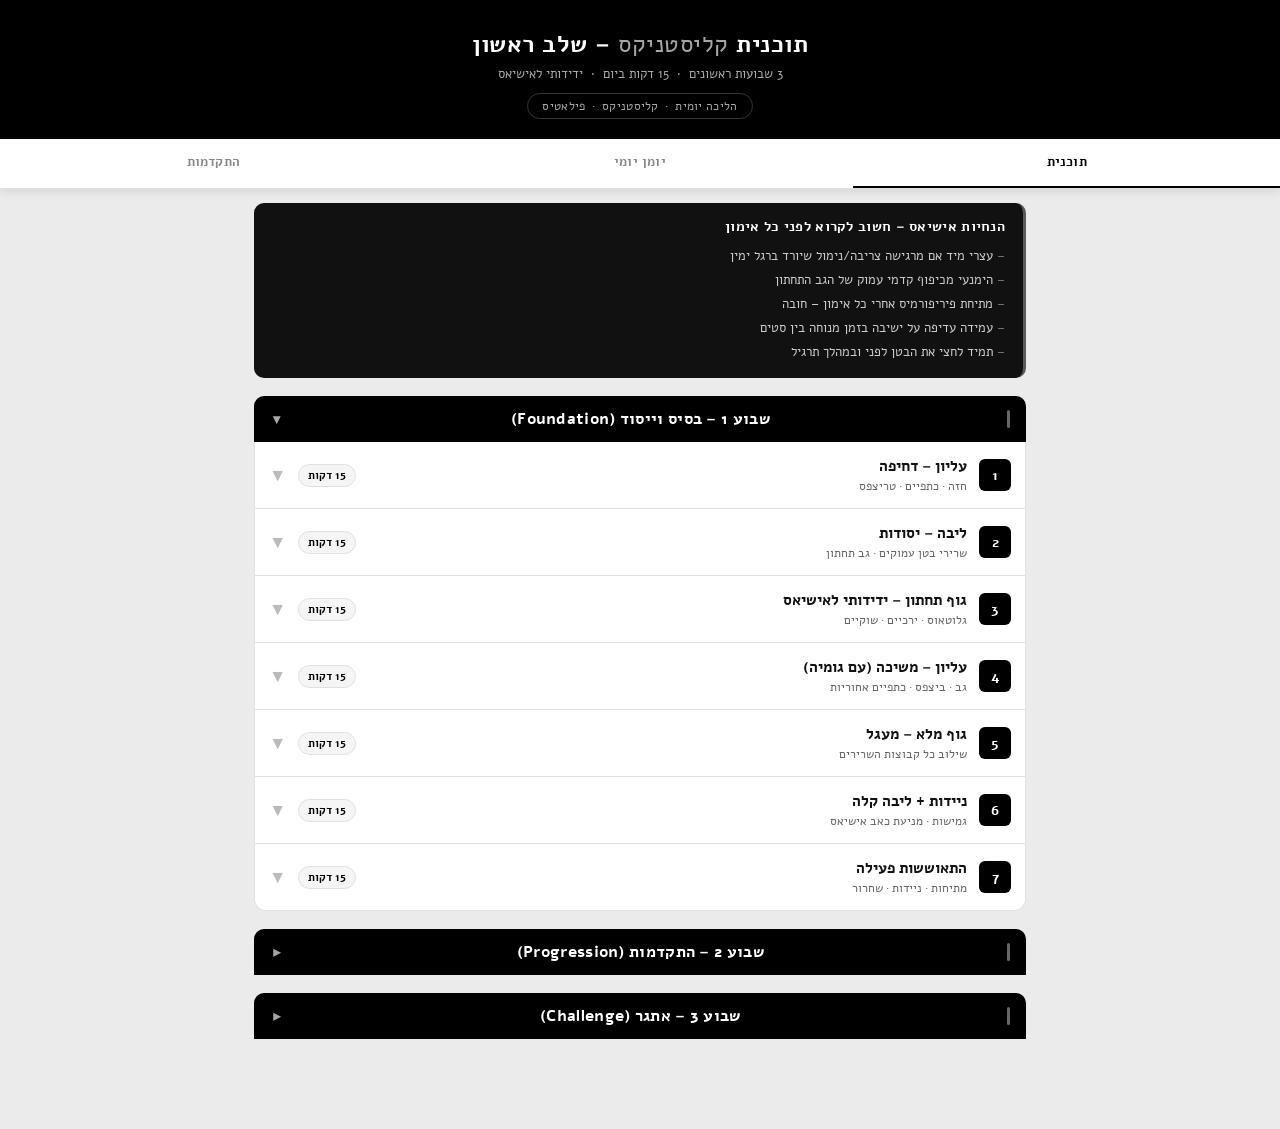
==== commit 5bb00ede: "Fix gh-pages: deploy correct black/white Alef redesign https://claude.ai/code/session_01NUhYioZFeYFE" ====
--- a/index.html
+++ b/index.html
@@ -4,255 +4,290 @@
 <meta charset="UTF-8">
 <meta name="viewport" content="width=device-width, initial-scale=1.0">
 <title>תוכנית קליסטניקס | מעקב אישי</title>
+<link href="https://fonts.googleapis.com/css2?family=Alef:wght@400;700&display=swap" rel="stylesheet">
 <style>
 :root {
-  --primary: #2D6A4F;
-  --primary-light: #40916C;
-  --accent: #74C69D;
-  --light: #D8F3DC;
-  --bg: #F0FBF4;
+  --primary: #000000;
+  --primary-light: #1A1A1A;
+  --accent: #000000;
+  --accent-dark: #222222;
+  --light: #F5F5F5;
+  --bg: #EBEBEB;
   --white: #FFFFFF;
-  --text-dark: #1B4332;
-  --border: #B7E4C7;
-  --shadow: 0 2px 12px rgba(45,106,79,0.12);
-  --pain-high: #E63946;
-  --pain-mid: #F4A261;
-  --pain-low: #52B788;
+  --text-dark: #111111;
+  --text-mid: #666666;
+  --border: #E0E0E0;
+  --shadow: 0 1px 8px rgba(0,0,0,0.07);
+  --pain-high: #111111;
+  --pain-mid: #666666;
+  --pain-low: #BBBBBB;
 }
 * { margin:0; padding:0; box-sizing:border-box; }
-body { font-family:'Segoe UI',Tahoma,sans-serif; background:var(--bg); color:var(--text-dark); direction:rtl; }
+body { font-family:'Alef', -apple-system, BlinkMacSystemFont, sans-serif; background:var(--bg); color:var(--text-dark); direction:rtl; }
 
 /* ===== HEADER ===== */
 header {
-  background: linear-gradient(135deg, #1B4332 0%, #40916C 100%);
-  color: white; padding: 22px 20px 16px; text-align:center;
-}
-header h1 { font-size:1.5rem; letter-spacing:0.5px; }
-header .subtitle { font-size:0.82rem; opacity:0.8; margin-top:4px; }
+  background: #000000;
+  color: white; padding: 28px 20px 20px; text-align:center;
+  border-bottom: none;
+}
+header h1 { font-size:1.5rem; font-weight:800; letter-spacing:0.5px; }
+header h1 em { color:rgba(255,255,255,0.65); font-style:normal; font-weight:400; }
+header .subtitle { font-size:0.8rem; color:#AAAAAA; margin-top:5px; }
 .user-badge {
-  display:inline-block; background:rgba(255,255,255,0.15);
-  border-radius:20px; padding:4px 14px; font-size:0.78rem; margin-top:8px;
+  display:inline-block; border:1px solid rgba(255,255,255,0.2);
+  border-radius:20px; padding:4px 14px; font-size:0.76rem;
+  margin-top:10px; color:rgba(255,255,255,0.65); font-weight:400; letter-spacing:0.3px;
 }
 
 /* ===== NAVIGATION ===== */
 .nav-tabs {
-  display:flex; background:white; border-bottom:2px solid var(--border);
-  position:sticky; top:0; z-index:100; box-shadow:0 2px 8px rgba(0,0,0,0.07);
+  display:flex; background:var(--white); border-bottom:1px solid var(--border);
+  position:sticky; top:0; z-index:100; box-shadow:0 2px 10px rgba(0,0,0,0.10);
 }
 .nav-tab {
-  flex:1; padding:13px 4px; text-align:center; cursor:pointer;
-  font-size:0.82rem; color:#666; border-bottom:3px solid transparent;
-  transition:all 0.2s; font-weight:500; line-height:1.3;
-}
-.nav-tab.active { color:var(--primary); border-bottom-color:var(--primary); background:var(--bg); }
-.nav-tab span { display:block; font-size:1.2rem; }
+  flex:1; padding:15px 4px; text-align:center; cursor:pointer;
+  font-size:0.82rem; color:#888; border-bottom:2px solid transparent;
+  transition:all 0.2s; font-weight:700; line-height:1.3; letter-spacing:0.2px;
+}
+.nav-tab.active { color:#000; border-bottom-color:#000; background:var(--white); }
+.nav-tab span { display:none; }
 
 /* ===== TABS ===== */
 .tab { display:none; padding:14px 14px 80px; max-width:800px; margin:0 auto; }
 .tab.active { display:block; }
 
 /* ===== WEEK SECTION ===== */
-.week-section { margin-bottom:8px; }
+.week-section { margin-bottom:10px; }
 .week-header {
-  background: linear-gradient(135deg, var(--primary) 0%, var(--primary-light) 100%);
-  color:white; padding:11px 16px; border-radius:10px 10px 0 0;
-  font-size:1rem; font-weight:700; margin-top:16px; cursor:pointer;
+  background: #000000;
+  color:white; padding:12px 16px; border-radius:10px 10px 0 0;
+  font-size:1rem; font-weight:800; margin-top:18px; cursor:pointer;
   display:flex; justify-content:space-between; align-items:center;
-}
-.week-header .week-arrow { transition:transform 0.3s; font-size:0.85rem; }
+  letter-spacing:0.3px;
+}
+.week-header::before { content:''; display:inline-block; width:3px; height:18px; background:white; border-radius:2px; margin-left:10px; opacity:0.4; }
+.week-header .week-arrow { transition:transform 0.3s; font-size:0.85rem; color:rgba(255,255,255,0.65); }
 .week-header.collapsed .week-arrow { transform:rotate(-90deg); }
-.week-days { border:1px solid var(--border); border-top:none; border-radius:0 0 10px 10px; overflow:hidden; }
+.week-days { border:1px solid var(--border); border-top:none; border-radius:0 0 12px 12px; overflow:hidden; }
 .week-days.collapsed { display:none; }
 
 /* ===== DAY CARD ===== */
-.day-card { background:white; border-bottom:1px solid var(--border); }
+.day-card { background:var(--white); border-bottom:1px solid var(--border); }
 .day-card:last-child { border-bottom:none; }
 .day-header {
-  padding:13px 14px; display:flex; align-items:center; cursor:pointer;
-  gap:10px; transition:background 0.15s;
-}
-.day-header:hover { background:var(--bg); }
+  padding:14px 14px; display:flex; align-items:center; cursor:pointer;
+  gap:12px; transition:background 0.15s;
+}
+.day-header:hover { background:var(--light); }
 .day-num {
-  background:var(--primary); color:white; width:30px; height:30px;
-  border-radius:50%; display:flex; align-items:center; justify-content:center;
-  font-weight:700; font-size:0.85rem; flex-shrink:0;
+  background:#000; color:#fff; width:32px; height:32px;
+  border-radius:6px; display:flex; align-items:center; justify-content:center;
+  font-weight:700; font-size:0.88rem; flex-shrink:0;
 }
 .day-meta { flex:1; }
 .day-name { font-weight:700; font-size:0.95rem; }
-.day-focus { font-size:0.75rem; color:var(--primary-light); margin-top:1px; }
+.day-focus { font-size:0.74rem; color:var(--text-mid); margin-top:2px; }
 .day-badge {
-  font-size:0.72rem; background:var(--light); color:var(--primary);
-  padding:3px 9px; border-radius:12px; font-weight:600; white-space:nowrap;
-}
-.day-arrow { color:var(--accent); transition:transform 0.3s; }
+  font-size:0.7rem; background:var(--light); color:var(--primary);
+  padding:3px 9px; border-radius:20px; font-weight:700; white-space:nowrap;
+  border:1px solid var(--border);
+}
+.day-arrow { color:#BBBBBB; transition:transform 0.3s; font-size:1.1rem; }
 .day-arrow.open { transform:rotate(180deg); }
-.day-body { display:none; padding:2px 14px 14px; border-top:1px solid var(--light); }
+.day-body { display:none; padding:4px 14px 14px; border-top:1px solid var(--light); }
 .day-body.open { display:block; }
 
 /* ===== EXERCISES ===== */
 .ex-row {
-  display:flex; align-items:flex-start; padding:9px 0;
+  display:flex; align-items:flex-start; padding:10px 0;
   border-bottom:1px dashed var(--border); gap:10px;
 }
 .ex-row:last-child { border-bottom:none; }
 .ex-check {
-  width:22px; height:22px; border:2px solid var(--accent); border-radius:5px;
+  width:22px; height:22px; border:1.5px solid #CCCCCC; border-radius:5px;
   flex-shrink:0; cursor:pointer; display:flex; align-items:center; justify-content:center;
   transition:all 0.2s; margin-top:1px; font-size:0.85rem;
 }
-.ex-check.done { background:var(--primary); border-color:var(--primary); color:white; }
+.ex-check.done { background:#000; border-color:#000; color:#fff; font-weight:900; }
 .ex-info { flex:1; }
-.ex-name { font-size:0.9rem; font-weight:600; }
-.ex-sets { font-size:0.78rem; color:var(--primary-light); margin-top:1px; }
-.ex-note { font-size:0.74rem; color:#666; font-style:italic; margin-top:2px; }
+.ex-name { font-size:0.9rem; font-weight:700; }
+.ex-sets { font-size:0.76rem; color:var(--text-mid); margin-top:2px; }
+.ex-note { font-size:0.73rem; color:#888; font-style:italic; margin-top:3px; }
 .sci-tag {
-  display:inline-block; background:#FEF3C7; color:#92400E;
-  font-size:0.68rem; padding:1px 6px; border-radius:8px;
-  border:1px solid #FCD34D; margin-top:3px;
+  display:inline-block; background:#111; color:#fff;
+  font-size:0.67rem; padding:2px 8px; border-radius:4px;
+  font-weight:700; margin-top:3px; letter-spacing:0.2px;
 }
 
 /* ===== SCIATICA TIPS ===== */
 .tip-box {
-  background:#FEF9EC; border:1px solid #FCD34D; border-radius:10px;
-  padding:12px 14px; margin-bottom:12px; font-size:0.82rem;
-}
-.tip-title { font-weight:700; color:#92400E; margin-bottom:5px; }
-.tip-box li { color:#854D0E; padding:2px 0; list-style:none; }
-.tip-box li::before { content:"⚡ "; }
+  background:#111; border:none; border-radius:10px;
+  padding:14px 18px; margin-bottom:14px; font-size:0.82rem;
+  border-right:3px solid rgba(255,255,255,0.3);
+}
+.tip-title { font-weight:700; color:#fff; margin-bottom:8px; font-size:0.85rem; letter-spacing:0.3px; text-transform:uppercase; }
+.tip-box li { color:#CCCCCC; padding:3px 0; list-style:none; }
+.tip-box li::before { content:"– "; color:rgba(255,255,255,0.4); }
 
 /* ===== LOG FORM ===== */
 .card {
-  background:white; border-radius:12px; padding:18px 16px;
+  background:var(--white); border-radius:10px; padding:20px 18px;
   margin-bottom:14px; box-shadow:var(--shadow); border:1px solid var(--border);
 }
 .card h3 {
-  color:var(--primary); font-size:1rem; margin-bottom:13px;
-  padding-bottom:8px; border-bottom:2px solid var(--light);
+  color:#000; font-size:0.9rem; font-weight:700; margin-bottom:14px;
+  padding-bottom:10px; border-bottom:1px solid var(--border);
+  display:flex; align-items:center; gap:7px; text-transform:uppercase;
+  letter-spacing:0.5px;
 }
 .form-grid { display:grid; grid-template-columns:1fr 1fr; gap:10px; }
 .form-group label {
-  display:block; font-size:0.78rem; color:var(--primary);
-  margin-bottom:4px; font-weight:600;
+  display:block; font-size:0.75rem; color:var(--text-mid);
+  margin-bottom:5px; font-weight:700; text-transform:uppercase; letter-spacing:0.4px;
 }
 .form-group input, .form-group select, .form-group textarea {
-  width:100%; padding:9px 11px; border:1.5px solid var(--border);
-  border-radius:8px; font-size:0.88rem; color:var(--text-dark);
-  background:white; transition:border-color 0.2s; font-family:inherit;
+  width:100%; padding:10px 12px; border:1.5px solid var(--border);
+  border-radius:9px; font-size:0.88rem; color:var(--text-dark);
+  background:var(--white); transition:border-color 0.2s; font-family:inherit;
 }
 .form-group input:focus, .form-group select:focus, .form-group textarea:focus {
-  outline:none; border-color:var(--primary);
+  outline:none; border-color:#000; box-shadow:0 0 0 2px rgba(0,0,0,0.08);
 }
 .form-group.full { grid-column:1/-1; }
 .form-group textarea { min-height:80px; resize:vertical; }
 
 /* ===== SLIDERS ===== */
-.slider-wrap { margin-bottom:10px; }
+.slider-wrap { margin-bottom:12px; }
 .slider-wrap label {
-  font-size:0.78rem; color:var(--primary); font-weight:600;
-  display:flex; justify-content:space-between; margin-bottom:6px;
-}
-.slider-wrap label span { font-size:1rem; }
+  font-size:0.75rem; color:var(--text-mid); font-weight:700;
+  display:flex; justify-content:space-between; margin-bottom:8px;
+  text-transform:uppercase; letter-spacing:0.4px;
+}
+.slider-wrap label span { font-size:1.05rem; color:#000; font-weight:700; }
 input[type="range"] {
   width:100%; height:7px; -webkit-appearance:none; border-radius:4px;
   cursor:pointer; background:linear-gradient(to left, var(--pain-high), var(--pain-mid), var(--pain-low));
 }
 input[type="range"]::-webkit-slider-thumb {
   -webkit-appearance:none; width:22px; height:22px; border-radius:50%;
-  background:var(--primary); border:2px solid white; box-shadow:0 1px 4px rgba(0,0,0,0.25); cursor:pointer;
+  background:#000; border:3px solid #fff; box-shadow:0 0 0 2px #000; cursor:pointer;
 }
 .slider-labels {
-  display:flex; justify-content:space-between; font-size:0.68rem; color:#888; margin-top:2px;
+  display:flex; justify-content:space-between; font-size:0.67rem; color:#999; margin-top:4px;
 }
 
 /* ===== BUTTONS ===== */
 .btn {
-  padding:12px 20px; border:none; border-radius:9px; cursor:pointer;
-  font-size:0.9rem; font-weight:700; transition:all 0.2s; font-family:inherit;
-}
-.btn-primary { background:var(--primary); color:white; width:100%; }
-.btn-primary:hover { background:#1B4332; }
-.btn-danger { background:#FEE2E2; color:#991B1B; font-size:0.8rem; padding:6px 12px; }
-.btn-danger:hover { background:#FCA5A5; }
+  padding:13px 20px; border:none; border-radius:10px; cursor:pointer;
+  font-size:0.92rem; font-weight:800; transition:all 0.2s; font-family:inherit; letter-spacing:0.3px;
+}
+.btn-primary { background:#000; color:white; width:100%; }
+.btn-primary:hover { background:#333; color:#fff; }
+.btn-primary:active { transform:scale(0.98); }
+.btn-danger { background:#F5F5F5; color:#555; font-size:0.72rem; padding:5px 10px; border:1px solid #DDD; border-radius:4px; }
+.btn-danger:hover { background:#000; color:#fff; border-color:#000; }
 
 /* ===== SUCCESS ===== */
 .success-msg {
-  background:#D1FAE5; color:#065F46; padding:11px 14px; border-radius:8px;
-  margin-bottom:12px; display:none; font-size:0.88rem; border:1px solid #6EE7B7;
+  background:#000; color:#fff; padding:12px 14px; border-radius:8px;
+  margin-bottom:12px; display:none; font-size:0.88rem; font-weight:700;
 }
 
 /* ===== PROGRESS ===== */
 .stats-grid { display:grid; grid-template-columns:repeat(2,1fr); gap:10px; margin-bottom:14px; }
 .stat-card {
-  background:white; border-radius:10px; padding:14px; text-align:center;
-  box-shadow:var(--shadow); border:1px solid var(--border);
-}
-.stat-val { font-size:1.9rem; font-weight:800; color:var(--primary); line-height:1.1; }
-.stat-lbl { font-size:0.72rem; color:#666; margin-top:4px; }
+  background:var(--white); border-radius:12px; padding:16px; text-align:center;
+  box-shadow:var(--shadow); border:1px solid var(--border); position:relative; overflow:hidden;
+}
+.stat-card::after { content:''; position:absolute; bottom:0; right:0; left:0; height:2px; background:#000; }
+.stat-val { font-size:2rem; font-weight:700; color:#000; line-height:1.1; }
+.stat-lbl { font-size:0.7rem; color:#888; margin-top:5px; font-weight:600; text-transform:uppercase; letter-spacing:0.4px; }
 
 /* ===== CHART ===== */
 .chart-wrap {
-  background:white; border-radius:12px; padding:16px;
+  background:var(--white); border-radius:14px; padding:16px;
   box-shadow:var(--shadow); border:1px solid var(--border); margin-bottom:14px;
 }
-.chart-title { font-size:0.9rem; font-weight:700; color:var(--primary); margin-bottom:12px; }
+.chart-title { font-size:0.78rem; font-weight:700; color:#000; margin-bottom:14px; text-transform:uppercase; letter-spacing:0.5px; }
 .bar-chart { display:flex; align-items:flex-end; gap:4px; height:90px; border-bottom:2px solid var(--border); }
 .bar-col { display:flex; flex-direction:column; align-items:center; flex:1; height:100%; justify-content:flex-end; }
 .bar { width:100%; border-radius:4px 4px 0 0; min-height:3px; transition:height 0.5s; }
-.bar-lbl { font-size:0.6rem; color:#888; margin-top:3px; text-align:center; }
+.bar-lbl { font-size:0.6rem; color:#AAA; margin-top:4px; text-align:center; }
 
 /* ===== LOG TABLE ===== */
 .log-table-wrap {
-  background:white; border-radius:12px; overflow:hidden;
+  background:var(--white); border-radius:14px; overflow:hidden;
   box-shadow:var(--shadow); border:1px solid var(--border); overflow-x:auto;
 }
 .log-table-wrap table { width:100%; border-collapse:collapse; min-width:520px; }
 .log-table-wrap th {
-  background:var(--primary); color:white; padding:9px 10px;
-  font-size:0.78rem; text-align:right; white-space:nowrap;
+  background:#000; color:white; padding:10px 10px;
+  font-size:0.72rem; text-align:right; white-space:nowrap; font-weight:700; letter-spacing:0.4px;
 }
 .log-table-wrap td {
   padding:9px 10px; font-size:0.78rem; border-bottom:1px solid var(--border);
 }
-.log-table-wrap tr:hover td { background:var(--bg); }
+.log-table-wrap tr:hover td { background:var(--light); }
 .pain-pill {
   display:inline-block; padding:2px 8px; border-radius:10px; font-size:0.72rem; font-weight:700;
 }
-.pain-low { background:#D1FAE5; color:#065F46; }
-.pain-mid { background:#FEF3C7; color:#92400E; }
-.pain-high { background:#FEE2E2; color:#991B1B; }
-.empty-state { text-align:center; padding:40px 20px; color:#888; }
-.empty-icon { font-size:2.8rem; margin-bottom:10px; }
+.pain-low { background:#E8E8E8; color:#444; }
+.pain-mid { background:#DCDCDC; color:#333; }
+.pain-high { background:#222; color:#fff; }
+.empty-state { text-align:center; padding:40px 20px; color:#AAA; }
+.empty-icon { font-size:2rem; margin-bottom:10px; color:#CCC; }
 
 /* ===== EXERCISE SVG ===== */
-.ex-svg { margin-top:8px; background:var(--bg); border-radius:8px; padding:4px 6px 2px; border:1px solid var(--border); text-align:center; }
-.ex-svg svg { max-width:115px; height:auto; display:block; margin:0 auto; }
+.ex-svg { margin-top:8px; background:var(--light); border-radius:8px; padding:4px 6px 2px; border:1px solid var(--border); text-align:center; }
+.ex-svg svg { max-width:165px; width:100%; height:auto; display:block; margin:0 auto; }
 
 @media(max-width:480px) {
   .form-grid { grid-template-columns:1fr; }
   .stats-grid { grid-template-columns:1fr 1fr; }
-  header h1 { font-size:1.25rem; }
-}
+  header h1 { font-size:1.3rem; }
+}
+
+/* ===== RUNNA SCANNER ===== */
+.runna-card { border:1.5px solid #000 !important; background:#fff !important; }
+.runna-card h3 { color:#000 !important; border-bottom-color:var(--border) !important; }
+.runna-hint { font-size:0.82rem; color:#888; margin:4px 0 12px; }
+.btn-runna {
+  display:block; width:100%; background:#000;
+  color:#fff; border:none; padding:13px 20px; border-radius:8px;
+  font-size:0.92rem; font-weight:700; cursor:pointer; text-align:center;
+  letter-spacing:0.3px;
+}
+.btn-runna:active { opacity:0.85; transform:scale(0.98); }
+#runna-status { margin-top:10px; font-size:0.85rem; color:#888; min-height:20px; text-align:center; }
+#runna-preview { width:100%; border-radius:8px; margin-top:10px; border:1px solid var(--border); max-height:220px; object-fit:contain; display:none; }
+.runna-found-box { background:#F5F5F5; border-radius:8px; padding:12px; margin-top:12px; border:1px solid #E0E0E0; }
+.runna-found-title { font-size:0.72rem; color:#666; margin-bottom:8px; text-transform:uppercase; letter-spacing:0.4px; font-weight:700; }
+.runna-found-items { display:flex; gap:10px; flex-wrap:wrap; margin-bottom:12px; }
+.runna-found-item { background:#fff; border:1px solid #E0E0E0; border-radius:8px; padding:10px 16px; font-size:0.95rem; color:#000; font-weight:700; display:flex; flex-direction:column; align-items:center; }
+.runna-found-item small { font-size:0.68rem; color:#888; font-weight:500; margin-bottom:3px; text-transform:uppercase; letter-spacing:0.3px; }
+.btn-runna-confirm { background:#000; color:#fff; border:none; padding:11px; border-radius:8px; font-size:0.92rem; cursor:pointer; font-weight:700; width:100%; letter-spacing:0.3px; }
 </style>
 </head>
 <body>
 
 <header>
-  <h1>💪 תוכנית קליסטניקס – שלב ראשון</h1>
-  <div class="subtitle">3 שבועות ראשונים | 15 דקות ביום | ידידותי לאישיאס</div>
-  <div class="user-badge">🏃‍♀️ הליכה/ריצה יומית + קליסטניקס + פילאטיס שבועי</div>
+  <h1>תוכנית <em>קליסטניקס</em> – שלב ראשון</h1>
+  <div class="subtitle">3 שבועות ראשונים &nbsp;·&nbsp; 15 דקות ביום &nbsp;·&nbsp; ידידותי לאישיאס</div>
+  <div class="user-badge">הליכה יומית &nbsp;·&nbsp; קליסטניקס &nbsp;·&nbsp; פילאטיס</div>
 </header>
 
 <div class="nav-tabs">
-  <div class="nav-tab active" onclick="showTab('program')"><span>📋</span>תוכנית</div>
-  <div class="nav-tab" onclick="showTab('log')"><span>✍️</span>יומן יומי</div>
-  <div class="nav-tab" onclick="showTab('progress')"><span>📊</span>התקדמות</div>
+  <div class="nav-tab active" onclick="showTab('program')">תוכנית</div>
+  <div class="nav-tab" onclick="showTab('log')">יומן יומי</div>
+  <div class="nav-tab" onclick="showTab('progress')">התקדמות</div>
 </div>
 
 <!-- ========== TAB 1: PROGRAM ========== -->
 <div id="tab-program" class="tab active">
 
   <div class="tip-box">
-    <div class="tip-title">⚠️ הנחיות אישיאס – חשוב לקרוא לפני כל אימון</div>
+    <div class="tip-title">הנחיות אישיאס – חשוב לקרוא לפני כל אימון</div>
     <ul>
       <li>עצרי מיד אם מרגישה צריבה/נימול שיורד ברגל ימין</li>
       <li>הימנעי מכיפוף קדמי עמוק של הגב התחתון</li>
@@ -300,11 +335,11 @@
           <div class="day-arrow">▼</div>
         </div>
         <div class="day-body">
-          <div class="ex-row"><div class="ex-check" onclick="toggleEx(this)"></div><div class="ex-info"><div class="ex-name">חימום – Cat-Cow על ארבע</div><div class="ex-sets">2 × 10 חזרות</div><div class="ex-note">נשימה: שאיפה בקמרון, נשיפה בקימור.</div><div class="sci-tag">🌿 מצוין לאישיאס</div></div></div>
-          <div class="ex-row"><div class="ex-check" onclick="toggleEx(this)"></div><div class="ex-info"><div class="ex-name">Dead Bug – חרק מת</div><div class="ex-sets">3 × 6 חזרות כל צד</div><div class="ex-note">שוכבת על הגב, גב מלוחץ לרצפה. יד אחת מתארכת, רגל הנגדית. אחורה לאט!</div><div class="sci-tag">🌿 עמוד שדרה ניטרלי – בטוח לאישיאס</div></div></div>
-          <div class="ex-row"><div class="ex-check" onclick="toggleEx(this)"></div><div class="ex-info"><div class="ex-name">Bird-Dog – ציפור-כלב</div><div class="ex-sets">3 × 8 חזרות כל צד</div><div class="ex-note">על ארבע, יד ישרה קדימה ורגל נגדית אחורה. החזיקי 2 שניות. שמרי על גב ישר!</div><div class="sci-tag">🌿 מחזק את השרירים התומכים בעמ"ש</div></div></div>
+          <div class="ex-row"><div class="ex-check" onclick="toggleEx(this)"></div><div class="ex-info"><div class="ex-name">חימום – Cat-Cow על ארבע</div><div class="ex-sets">2 × 10 חזרות</div><div class="ex-note">נשימה: שאיפה בקמרון, נשיפה בקימור.</div><div class="sci-tag">מצוין לאישיאס</div></div></div>
+          <div class="ex-row"><div class="ex-check" onclick="toggleEx(this)"></div><div class="ex-info"><div class="ex-name">Dead Bug – חרק מת</div><div class="ex-sets">3 × 6 חזרות כל צד</div><div class="ex-note">שוכבת על הגב, גב מלוחץ לרצפה. יד אחת מתארכת, רגל הנגדית. אחורה לאט!</div><div class="sci-tag">עמוד שדרה ניטרלי – בטוח לאישיאס</div></div></div>
+          <div class="ex-row"><div class="ex-check" onclick="toggleEx(this)"></div><div class="ex-info"><div class="ex-name">Bird-Dog – ציפור-כלב</div><div class="ex-sets">3 × 8 חזרות כל צד</div><div class="ex-note">על ארבע, יד ישרה קדימה ורגל נגדית אחורה. החזיקי 2 שניות. שמרי על גב ישר!</div><div class="sci-tag">מחזק את השרירים התומכים בעמ"ש</div></div></div>
           <div class="ex-row"><div class="ex-check" onclick="toggleEx(this)"></div><div class="ex-info"><div class="ex-name">פלאנק על האמות</div><div class="ex-sets">3 × 20 שניות</div><div class="ex-note">אמות בקרקע, גוף ישר, אל תרימי/תורידי את האגן.</div></div></div>
-          <div class="ex-row"><div class="ex-check" onclick="toggleEx(this)"></div><div class="ex-info"><div class="ex-name">מתיחת פיריפורמיס – חובה!</div><div class="ex-sets">2 × 30 שניות כל צד</div><div class="ex-note">שוכבת, ברך ימין מוצלבת על השמאלית, משכי ברך שמאל לחזה. תרגישי מתח בישבן הימני.</div><div class="sci-tag">⚡ קריטי לאישיאס!</div></div></div>
+          <div class="ex-row"><div class="ex-check" onclick="toggleEx(this)"></div><div class="ex-info"><div class="ex-name">מתיחת פיריפורמיס – חובה!</div><div class="ex-sets">2 × 30 שניות כל צד</div><div class="ex-note">שוכבת, ברך ימין מוצלבת על השמאלית, משכי ברך שמאל לחזה. תרגישי מתח בישבן הימני.</div><div class="sci-tag">קריטי לאישיאס!</div></div></div>
         </div>
       </div>
       <!-- Day 3 -->
@@ -320,10 +355,10 @@
         </div>
         <div class="day-body">
           <div class="ex-row"><div class="ex-check" onclick="toggleEx(this)"></div><div class="ex-info"><div class="ex-name">חימום – סיבובי ירכיים עמידה</div><div class="ex-sets">2 × 10 כל כיוון</div></div></div>
-          <div class="ex-row"><div class="ex-check" onclick="toggleEx(this)"></div><div class="ex-info"><div class="ex-name">גשר גלוטאוס – Glute Bridge</div><div class="ex-sets">3 × 12 חזרות</div><div class="ex-note">שוכבת, כפות רגליים שטוחות על הרצפה קרוב לישבן. הרמת האגן למעלה, סיכוי האגן, 2 שניות למעלה.</div><div class="sci-tag">🌿 מחזק גלוטאוס – מפחית לחץ על עצב הסיאטי!</div></div></div>
+          <div class="ex-row"><div class="ex-check" onclick="toggleEx(this)"></div><div class="ex-info"><div class="ex-name">גשר גלוטאוס – Glute Bridge</div><div class="ex-sets">3 × 12 חזרות</div><div class="ex-note">שוכבת, כפות רגליים שטוחות על הרצפה קרוב לישבן. הרמת האגן למעלה, סיכוי האגן, 2 שניות למעלה.</div><div class="sci-tag">מחזק גלוטאוס – מפחית לחץ על עצב הסיאטי!</div></div></div>
           <div class="ex-row"><div class="ex-check" onclick="toggleEx(this)"></div><div class="ex-info"><div class="ex-name">ישיבת קיר – Wall Sit</div><div class="ex-sets">2 × 30 שניות</div><div class="ex-note">גב מלוחץ לקיר, ברכיים 90 מעלות. אל תושיבי נמוך מדי אם כואב.</div></div></div>
           <div class="ex-row"><div class="ex-check" onclick="toggleEx(this)"></div><div class="ex-info"><div class="ex-name">עליות מדרגה על כיסא</div><div class="ex-sets">2 × 8 כל רגל</div><div class="ex-note">כיסא יציב בלבד! עלי עם רגל ימין, הביאי שמאל, רדי. ברך מעל קרסול. איטי ומבוקר.</div></div></div>
-          <div class="ex-row"><div class="ex-check" onclick="toggleEx(this)"></div><div class="ex-info"><div class="ex-name">מתיחת היפ פלקסור</div><div class="ex-sets">2 × 30 שניות כל צד</div><div class="ex-note">ברך אחת על הרצפה, הרגל השנייה קדימה בזווית 90°. הסיגי האגן קדימה קלות.</div><div class="sci-tag">🌿 מפחית מתח על עצב הסיאטי</div></div></div>
+          <div class="ex-row"><div class="ex-check" onclick="toggleEx(this)"></div><div class="ex-info"><div class="ex-name">מתיחת היפ פלקסור</div><div class="ex-sets">2 × 30 שניות כל צד</div><div class="ex-note">ברך אחת על הרצפה, הרגל השנייה קדימה בזווית 90°. הסיגי האגן קדימה קלות.</div><div class="sci-tag">מפחית מתח על עצב הסיאטי</div></div></div>
         </div>
       </div>
       <!-- Day 4 -->
@@ -377,10 +412,10 @@
           <div class="day-arrow">▼</div>
         </div>
         <div class="day-body">
-          <div class="ex-row"><div class="ex-check" onclick="toggleEx(this)"></div><div class="ex-info"><div class="ex-name">Cat-Cow</div><div class="ex-sets">2 × 10, איטי ומודע</div><div class="sci-tag">🌿 מתח ושחרור עמ"ש</div></div></div>
+          <div class="ex-row"><div class="ex-check" onclick="toggleEx(this)"></div><div class="ex-info"><div class="ex-name">Cat-Cow</div><div class="ex-sets">2 × 10, איטי ומודע</div><div class="sci-tag">מתח ושחרור עמ"ש</div></div></div>
           <div class="ex-row"><div class="ex-check" onclick="toggleEx(this)"></div><div class="ex-info"><div class="ex-name">פלאנק צדדי</div><div class="ex-sets">2 × 15 שניות כל צד</div><div class="ex-note">ניתן לבצע על ברך לשינוי. גוף ישר בקו אחד.</div></div></div>
-          <div class="ex-row"><div class="ex-check" onclick="toggleEx(this)"></div><div class="ex-info"><div class="ex-name">Clamshell עם גומיה</div><div class="ex-sets">3 × 12 כל צד</div><div class="ex-note">שוכבת בצד, גומיה על הברכיים, פתחי ברך עליונה כמו צדפה. ירכיים קדימה!</div><div class="sci-tag">⚡ Glute Medius – מחזק מניעת לחץ על סיאטי</div></div></div>
-          <div class="ex-row"><div class="ex-check" onclick="toggleEx(this)"></div><div class="ex-info"><div class="ex-name">מתיחת פיריפורמיס</div><div class="ex-sets">2 × 45 שניות כל צד</div><div class="sci-tag">⚡ חיוני! עשי זאת בכל יום!</div></div></div>
+          <div class="ex-row"><div class="ex-check" onclick="toggleEx(this)"></div><div class="ex-info"><div class="ex-name">Clamshell עם גומיה</div><div class="ex-sets">3 × 12 כל צד</div><div class="ex-note">שוכבת בצד, גומיה על הברכיים, פתחי ברך עליונה כמו צדפה. ירכיים קדימה!</div><div class="sci-tag">Glute Medius – מחזק מניעת לחץ על סיאטי</div></div></div>
+          <div class="ex-row"><div class="ex-check" onclick="toggleEx(this)"></div><div class="ex-info"><div class="ex-name">מתיחת פיריפורמיס</div><div class="ex-sets">2 × 45 שניות כל צד</div><div class="sci-tag">חיוני! עשי זאת בכל יום!</div></div></div>
           <div class="ex-row"><div class="ex-check" onclick="toggleEx(this)"></div><div class="ex-info"><div class="ex-name">מתיחת היפ פלקסור</div><div class="ex-sets">2 × 45 שניות כל צד</div></div></div>
           <div class="ex-row"><div class="ex-check" onclick="toggleEx(this)"></div><div class="ex-info"><div class="ex-name">נשימות בטן עמוקות</div><div class="ex-sets">2 דקות שכיבה</div><div class="ex-note">שאיפה לבטן 4 ספירות, נשיפה 6 ספירות. מרגיע את מערכת העצבים.</div></div></div>
         </div>
@@ -401,7 +436,7 @@
           <div class="ex-row"><div class="ex-check" onclick="toggleEx(this)"></div><div class="ex-info"><div class="ex-name">מתיחת חזה בפינת חדר</div><div class="ex-sets">2 × 30 שניות</div><div class="ex-note">ידיים נגד קירות בפינה, הישני קדימה. פתח יפה!</div></div></div>
           <div class="ex-row"><div class="ex-check" onclick="toggleEx(this)"></div><div class="ex-info"><div class="ex-name">מתיחת ירך קדמית</div><div class="ex-sets">2 × 30 שניות כל צד</div><div class="ex-note">עמידה, ידית דלת לאיזון, קרבי עקב לישבן.</div></div></div>
           <div class="ex-row"><div class="ex-check" onclick="toggleEx(this)"></div><div class="ex-info"><div class="ex-name">מתיחת שוק</div><div class="ex-sets">2 × 30 שניות כל צד</div><div class="ex-note">ידיים בקיר, רגל אחת אחורה, עקב ברצפה.</div></div></div>
-          <div class="ex-row"><div class="ex-check" onclick="toggleEx(this)"></div><div class="ex-info"><div class="ex-name">Child's Pose – תנוחת הילד</div><div class="ex-sets">60 שניות</div><div class="ex-note">ברכיים מחולקות, ידיים מתארכות קדימה. נשמי לגב.</div><div class="sci-tag">🌿 שחרור מצוין לגב תחתון</div></div></div>
+          <div class="ex-row"><div class="ex-check" onclick="toggleEx(this)"></div><div class="ex-info"><div class="ex-name">Child's Pose – תנוחת הילד</div><div class="ex-sets">60 שניות</div><div class="ex-note">ברכיים מחולקות, ידיים מתארכות קדימה. נשמי לגב.</div><div class="sci-tag">שחרור מצוין לגב תחתון</div></div></div>
         </div>
       </div>
     </div>
@@ -439,7 +474,7 @@
           <div class="ex-row"><div class="ex-check" onclick="toggleEx(this)"></div><div class="ex-info"><div class="ex-name">Bird-Dog עם החזקה</div><div class="ex-sets">3 × 10 כל צד</div><div class="ex-note">החזיקי 3 שניות בכל חזרה.</div></div></div>
           <div class="ex-row"><div class="ex-check" onclick="toggleEx(this)"></div><div class="ex-info"><div class="ex-name">פלאנק על האמות</div><div class="ex-sets">3 × 30 שניות</div></div></div>
           <div class="ex-row"><div class="ex-check" onclick="toggleEx(this)"></div><div class="ex-info"><div class="ex-name">פלאנק צדדי</div><div class="ex-sets">2 × 20 שניות כל צד</div></div></div>
-          <div class="ex-row"><div class="ex-check" onclick="toggleEx(this)"></div><div class="ex-info"><div class="ex-name">מתיחת פיריפורמיס</div><div class="ex-sets">2 × 40 שניות כל צד</div><div class="sci-tag">⚡ חובה!</div></div></div>
+          <div class="ex-row"><div class="ex-check" onclick="toggleEx(this)"></div><div class="ex-info"><div class="ex-name">מתיחת פיריפורמיס</div><div class="ex-sets">2 × 40 שניות כל צד</div><div class="sci-tag">חובה!</div></div></div>
         </div>
       </div>
       <div class="day-card">
@@ -450,7 +485,7 @@
         </div>
         <div class="day-body">
           <div class="ex-row"><div class="ex-check" onclick="toggleEx(this)"></div><div class="ex-info"><div class="ex-name">גשר גלוטאוס עם עצירה</div><div class="ex-sets">3 × 15 חזרות</div><div class="ex-note">עצרי 2 שניות בחלק העליון. סחטי את הגלוטאוס!</div></div></div>
-          <div class="ex-row"><div class="ex-check" onclick="toggleEx(this)"></div><div class="ex-info"><div class="ex-name">גשר גלוטאוס חד-רגלי (התחלה)</div><div class="ex-sets">2 × 5 כל רגל</div><div class="ex-note">רגל אחת מורמת, עלי על הרגל השנייה בלבד. איטי!</div><div class="sci-tag">⚡ עצרי אם כואב ברגל ימין</div></div></div>
+          <div class="ex-row"><div class="ex-check" onclick="toggleEx(this)"></div><div class="ex-info"><div class="ex-name">גשר גלוטאוס חד-רגלי (התחלה)</div><div class="ex-sets">2 × 5 כל רגל</div><div class="ex-note">רגל אחת מורמת, עלי על הרגל השנייה בלבד. איטי!</div><div class="sci-tag">עצרי אם כואב ברגל ימין</div></div></div>
           <div class="ex-row"><div class="ex-check" onclick="toggleEx(this)"></div><div class="ex-info"><div class="ex-name">Clamshell עם גומיה</div><div class="ex-sets">3 × 15 כל צד</div></div></div>
           <div class="ex-row"><div class="ex-check" onclick="toggleEx(this)"></div><div class="ex-info"><div class="ex-name">ישיבת קיר</div><div class="ex-sets">3 × 40 שניות</div></div></div>
           <div class="ex-row"><div class="ex-check" onclick="toggleEx(this)"></div><div class="ex-info"><div class="ex-name">מתיחות ירך ופיריפורמיס</div><div class="ex-sets">2 דקות</div></div></div>
@@ -491,7 +526,7 @@
           <div class="ex-row"><div class="ex-check" onclick="toggleEx(this)"></div><div class="ex-info"><div class="ex-name">Cat-Cow + Thread the Needle</div><div class="ex-sets">2 × 8 כל צד</div><div class="ex-note">על ארבע, הכניסי יד אחת מתחת לגוף בסיבוב.</div></div></div>
           <div class="ex-row"><div class="ex-check" onclick="toggleEx(this)"></div><div class="ex-info"><div class="ex-name">Clamshell מתקדם</div><div class="ex-sets">3 × 15 כל צד</div></div></div>
           <div class="ex-row"><div class="ex-check" onclick="toggleEx(this)"></div><div class="ex-info"><div class="ex-name">פלאנק צדדי עם הרמת רגל</div><div class="ex-sets">2 × 10 כל צד</div><div class="ex-note">פלאנק צדדי, הרמי ברך עליונה קלות. רק אם לא כואב!</div></div></div>
-          <div class="ex-row"><div class="ex-check" onclick="toggleEx(this)"></div><div class="ex-info"><div class="ex-name">מתיחת פיריפורמיס עמוקה</div><div class="ex-sets">3 × 45 שניות כל צד</div><div class="sci-tag">⚡ חיוני!</div></div></div>
+          <div class="ex-row"><div class="ex-check" onclick="toggleEx(this)"></div><div class="ex-info"><div class="ex-name">מתיחת פיריפורמיס עמוקה</div><div class="ex-sets">3 × 45 שניות כל צד</div><div class="sci-tag">חיוני!</div></div></div>
           <div class="ex-row"><div class="ex-check" onclick="toggleEx(this)"></div><div class="ex-info"><div class="ex-name">נשימות תיאפרגמה</div><div class="ex-sets">3 דקות</div></div></div>
         </div>
       </div>
@@ -538,7 +573,7 @@
           <div class="ex-row"><div class="ex-check" onclick="toggleEx(this)"></div><div class="ex-info"><div class="ex-name">Bird-Dog + גומיה</div><div class="ex-sets">3 × 10 כל צד</div><div class="ex-note">גומיה על כף הרגל בזמן הרמת הרגל. כוח!</div></div></div>
           <div class="ex-row"><div class="ex-check" onclick="toggleEx(this)"></div><div class="ex-info"><div class="ex-name">פלאנק על האמות</div><div class="ex-sets">3 × 40 שניות</div></div></div>
           <div class="ex-row"><div class="ex-check" onclick="toggleEx(this)"></div><div class="ex-info"><div class="ex-name">פלאנק צדדי</div><div class="ex-sets">3 × 25 שניות כל צד</div></div></div>
-          <div class="ex-row"><div class="ex-check" onclick="toggleEx(this)"></div><div class="ex-info"><div class="ex-name">מתיחת פיריפורמיס</div><div class="ex-sets">2 × 45 שניות</div><div class="sci-tag">⚡ חובה!</div></div></div>
+          <div class="ex-row"><div class="ex-check" onclick="toggleEx(this)"></div><div class="ex-info"><div class="ex-name">מתיחת פיריפורמיס</div><div class="ex-sets">2 × 45 שניות</div><div class="sci-tag">חובה!</div></div></div>
         </div>
       </div>
       <div class="day-card">
@@ -547,7 +582,7 @@
           <div class="day-badge">15 דקות</div><div class="day-arrow">▼</div>
         </div>
         <div class="day-body">
-          <div class="ex-row"><div class="ex-check" onclick="toggleEx(this)"></div><div class="ex-info"><div class="ex-name">גשר גלוטאוס חד-רגלי</div><div class="ex-sets">3 × 8 כל רגל</div><div class="ex-note">רגל אחת מורמת, עלי על הרגל השנייה. מלא ביטחון!</div><div class="sci-tag">⚡ עצרי אם כואב ברגל ימין</div></div></div>
+          <div class="ex-row"><div class="ex-check" onclick="toggleEx(this)"></div><div class="ex-info"><div class="ex-name">גשר גלוטאוס חד-רגלי</div><div class="ex-sets">3 × 8 כל רגל</div><div class="ex-note">רגל אחת מורמת, עלי על הרגל השנייה. מלא ביטחון!</div><div class="sci-tag">עצרי אם כואב ברגל ימין</div></div></div>
           <div class="ex-row"><div class="ex-check" onclick="toggleEx(this)"></div><div class="ex-info"><div class="ex-name">Sumo Squat – סקווט סומו</div><div class="ex-sets">3 × 12 חזרות</div><div class="ex-note">רגליים רחבות, אצבעות החוצה 45°. ירדי רק עד שלא כואב. גב ישר!</div></div></div>
           <div class="ex-row"><div class="ex-check" onclick="toggleEx(this)"></div><div class="ex-info"><div class="ex-name">Clamshell עם גומיה</div><div class="ex-sets">3 × 18 כל צד</div></div></div>
           <div class="ex-row"><div class="ex-check" onclick="toggleEx(this)"></div><div class="ex-info"><div class="ex-name">עליות כיסא</div><div class="ex-sets">3 × 12 כל רגל</div></div></div>
@@ -587,9 +622,9 @@
           <div class="day-badge">15 דקות</div><div class="day-arrow">▼</div>
         </div>
         <div class="day-body">
-          <div class="ex-row"><div class="ex-check" onclick="toggleEx(this)"></div><div class="ex-info"><div class="ex-name">90/90 Hip Stretch</div><div class="ex-sets">2 × 60 שניות כל צד</div><div class="ex-note">ישיבה על הרצפה, שתי הרגליים ב-90°. נשמי לתוך המתיחה.</div><div class="sci-tag">🌿 מצוין לאישיאס!</div></div></div>
+          <div class="ex-row"><div class="ex-check" onclick="toggleEx(this)"></div><div class="ex-info"><div class="ex-name">90/90 Hip Stretch</div><div class="ex-sets">2 × 60 שניות כל צד</div><div class="ex-note">ישיבה על הרצפה, שתי הרגליים ב-90°. נשמי לתוך המתיחה.</div><div class="sci-tag">מצוין לאישיאס!</div></div></div>
           <div class="ex-row"><div class="ex-check" onclick="toggleEx(this)"></div><div class="ex-info"><div class="ex-name">Clamshell מתקדם</div><div class="ex-sets">3 × 20 כל צד</div></div></div>
-          <div class="ex-row"><div class="ex-check" onclick="toggleEx(this)"></div><div class="ex-info"><div class="ex-name">מתיחת פיריפורמיס עמוקה</div><div class="ex-sets">3 × 60 שניות כל צד</div><div class="sci-tag">⚡ חיוני!</div></div></div>
+          <div class="ex-row"><div class="ex-check" onclick="toggleEx(this)"></div><div class="ex-info"><div class="ex-name">מתיחת פיריפורמיס עמוקה</div><div class="ex-sets">3 × 60 שניות כל צד</div><div class="sci-tag">חיוני!</div></div></div>
           <div class="ex-row"><div class="ex-check" onclick="toggleEx(this)"></div><div class="ex-info"><div class="ex-name">Child's Pose מורחב</div><div class="ex-sets">2 × 60 שניות</div></div></div>
         </div>
       </div>
@@ -610,10 +645,10 @@
 
 <!-- ========== TAB 2: LOG ========== -->
 <div id="tab-log" class="tab">
-  <div class="success-msg" id="success-msg">✅ הרשומה נשמרה בהצלחה!</div>
+  <div class="success-msg" id="success-msg">הרשומה נשמרה בהצלחה</div>
 
   <div class="card">
-    <h3>📅 פרטי היום</h3>
+    <h3>פרטי היום</h3>
     <div class="form-grid">
       <div class="form-group">
         <label>תאריך</label>
@@ -644,8 +679,18 @@
     </div>
   </div>
 
+  <div class="card runna-card">
+    <h3>סריקת Runna – אוטומטי</h3>
+    <p class="runna-hint">צלמי צילום מסך מ-Runna → לחצי כאן → הנתונים ימולאו לבד</p>
+    <button class="btn-runna" onclick="document.getElementById('runna-input').click()">העלי צילום מסך מ-Runna</button>
+    <input type="file" id="runna-input" accept="image/*" style="display:none" onchange="scanRunna(this)">
+    <div id="runna-status"></div>
+    <img id="runna-preview" alt="תצוגה מקדימה">
+    <div id="runna-found"></div>
+  </div>
+
   <div class="card">
-    <h3>🏃‍♀️ קרדיו – הליכה / ריצה</h3>
+    <h3>קרדיו – הליכה / ריצה</h3>
     <div class="form-grid">
       <div class="form-group">
         <label>סוג</label>
@@ -668,11 +713,23 @@
         <label>קצב ממוצע (דק'/ק"מ)</label>
         <input type="text" id="cardio-pace" placeholder="9:26" pattern="[0-9]+:[0-5][0-9]">
       </div>
+      <div class="form-group">
+        <label>קצב מקסימלי (דק'/ק"מ)</label>
+        <input type="text" id="cardio-maxpace" placeholder="6:01" pattern="[0-9]+:[0-5][0-9]">
+      </div>
+      <div class="form-group">
+        <label>קדנס ממוצע (צעד/דקה)</label>
+        <input type="number" id="cardio-cadence" placeholder="123" min="0" max="250">
+      </div>
+      <div class="form-group">
+        <label>עלייה מצטברת (מ')</label>
+        <input type="number" id="cardio-elevation" placeholder="48" min="0">
+      </div>
     </div>
   </div>
 
   <div class="card">
-    <h3>🩺 תחושות ואישיאס</h3>
+    <h3>תחושות ואישיאס</h3>
     <div class="slider-wrap">
       <label>
         כאב אישיאס
@@ -696,12 +753,12 @@
   </div>
 
   <div class="card">
-    <h3>📝 הערות ותצפיות</h3>
+    <h3>הערות ותצפיות</h3>
     <div class="form-group full">
       <label>הערות חופשיות – כאב, הישגים, תחושות, שאלות לשיעור הבא:</label>
       <textarea id="log-notes" placeholder="למשל: הרגשתי טוב בגשר גלוטאוס, הצלחתי 3 סטים שלמים! כאב קצת בישבן ימין אחרי Bird-Dog..."></textarea>
     </div>
-    <button class="btn btn-primary" onclick="saveLog()">💾 שמור יומן יום זה</button>
+    <button class="btn btn-primary" onclick="saveLog()">שמור יומן יום זה</button>
   </div>
 </div>
 
@@ -715,12 +772,12 @@
   </div>
 
   <div class="chart-wrap">
-    <div class="chart-title">📈 כאב אישיאס – 14 ימים אחרונים (0=אין, 10=חזק)</div>
+    <div class="chart-title">כאב אישיאס – 14 ימים אחרונים</div>
     <div class="bar-chart" id="pain-chart"></div>
   </div>
 
   <div class="chart-wrap">
-    <div class="chart-title">🏃‍♀️ קילומטרים – 14 ימים אחרונים</div>
+    <div class="chart-title">קילומטרים – 14 ימים אחרונים</div>
     <div class="bar-chart" id="km-chart"></div>
   </div>
 
@@ -731,9 +788,12 @@
           <th>תאריך</th>
           <th>שבוע</th>
           <th>אימון</th>
-          <th>קרדיו</th>
+          <th>ק"מ</th>
+          <th>זמן</th>
+          <th>קצב</th>
+          <th>קדנס</th>
+          <th>עלייה</th>
           <th>כאב</th>
-          <th>אנרגיה</th>
           <th>הערות</th>
           <th></th>
         </tr>
@@ -741,7 +801,7 @@
       <tbody id="log-tbody"></tbody>
     </table>
     <div class="empty-state" id="empty-state">
-      <div class="empty-icon">📋</div>
+      <div class="empty-icon">—</div>
       <div>עדיין אין רשומות. התחילי לתעד את האימונים שלך!</div>
     </div>
   </div>
@@ -754,375 +814,431 @@
 // ===== EXERCISE SVG ILLUSTRATIONS =====
 const EX_SVGS = {
 
-wallPushup:`<svg viewBox="0 0 115 82" xmlns="http://www.w3.org/2000/svg">
-  <rect x="1" y="4" width="6" height="70" fill="#74C69D" rx="2"/>
-  <line x1="6" y1="74" x2="113" y2="74" stroke="#ccc" stroke-width="2"/>
-  <circle cx="82" cy="28" r="7" fill="#2D6A4F"/>
-  <line x1="82" y1="35" x2="60" y2="58" stroke="#2D6A4F" stroke-width="2.5"/>
-  <line x1="71" y1="44" x2="48" y2="38" stroke="#2D6A4F" stroke-width="2.5"/>
-  <line x1="48" y1="38" x2="14" y2="44" stroke="#2D6A4F" stroke-width="2.5"/>
-  <circle cx="12" cy="44" r="3" fill="#40916C"/>
-  <line x1="60" y1="58" x2="50" y2="74" stroke="#2D6A4F" stroke-width="2.5"/>
-  <line x1="60" y1="58" x2="70" y2="74" stroke="#2D6A4F" stroke-width="2.5"/>
-  <text x="60" y="82" font-size="7" fill="#888" font-family="sans-serif" text-anchor="middle">← קיר</text>
-</svg>`,
-
-inclinePushup:`<svg viewBox="0 0 115 82" xmlns="http://www.w3.org/2000/svg">
-  <rect x="5" y="44" width="30" height="7" fill="#74C69D" rx="2"/>
-  <line x1="9" y1="51" x2="9" y2="74" stroke="#74C69D" stroke-width="2.5"/>
-  <line x1="31" y1="51" x2="31" y2="74" stroke="#74C69D" stroke-width="2.5"/>
-  <line x1="5" y1="74" x2="113" y2="74" stroke="#ccc" stroke-width="2"/>
-  <circle cx="90" cy="26" r="7" fill="#2D6A4F"/>
-  <line x1="90" y1="33" x2="64" y2="56" stroke="#2D6A4F" stroke-width="2.5"/>
-  <line x1="77" y1="44" x2="52" y2="47" stroke="#2D6A4F" stroke-width="2.5"/>
-  <line x1="52" y1="47" x2="20" y2="47" stroke="#2D6A4F" stroke-width="2.5"/>
-  <line x1="64" y1="56" x2="54" y2="74" stroke="#2D6A4F" stroke-width="2.5"/>
-  <line x1="64" y1="56" x2="74" y2="74" stroke="#2D6A4F" stroke-width="2.5"/>
-  <text x="57" y="82" font-size="7" fill="#888" font-family="sans-serif" text-anchor="middle">ידיים על כיסא</text>
-</svg>`,
-
-fullPushup:`<svg viewBox="0 0 115 82" xmlns="http://www.w3.org/2000/svg">
-  <line x1="5" y1="66" x2="110" y2="66" stroke="#ccc" stroke-width="2"/>
-  <circle cx="96" cy="46" r="7" fill="#2D6A4F"/>
-  <line x1="96" y1="53" x2="18" y2="53" stroke="#2D6A4F" stroke-width="2.5"/>
-  <line x1="78" y1="53" x2="74" y2="66" stroke="#2D6A4F" stroke-width="2.5"/>
-  <line x1="52" y1="53" x2="48" y2="66" stroke="#2D6A4F" stroke-width="2.5"/>
-  <line x1="18" y1="53" x2="10" y2="66" stroke="#2D6A4F" stroke-width="2.5"/>
-  <text x="57" y="77" font-size="7" fill="#888" font-family="sans-serif" text-anchor="middle">גוף ישר כמו קרש</text>
-</svg>`,
-
-widePushup:`<svg viewBox="0 0 115 82" xmlns="http://www.w3.org/2000/svg">
-  <line x1="5" y1="66" x2="110" y2="66" stroke="#ccc" stroke-width="2"/>
-  <circle cx="96" cy="46" r="7" fill="#2D6A4F"/>
-  <line x1="96" y1="53" x2="18" y2="53" stroke="#2D6A4F" stroke-width="2.5"/>
-  <line x1="78" y1="53" x2="100" y2="66" stroke="#2D6A4F" stroke-width="2.5"/>
-  <line x1="52" y1="53" x2="5" y2="66" stroke="#2D6A4F" stroke-width="2.5"/>
-  <line x1="18" y1="53" x2="12" y2="66" stroke="#2D6A4F" stroke-width="2.5"/>
-  <text x="57" y="77" font-size="7" fill="#888" font-family="sans-serif" text-anchor="middle">ידיים רחבות מהכתפיים</text>
-</svg>`,
-
-diamondPushup:`<svg viewBox="0 0 115 82" xmlns="http://www.w3.org/2000/svg">
-  <line x1="5" y1="66" x2="110" y2="66" stroke="#ccc" stroke-width="2"/>
-  <circle cx="96" cy="43" r="7" fill="#2D6A4F"/>
-  <line x1="96" y1="50" x2="18" y2="54" stroke="#2D6A4F" stroke-width="2.5"/>
-  <line x1="70" y1="52" x2="57" y2="60" stroke="#2D6A4F" stroke-width="2.5"/>
-  <line x1="50" y1="52" x2="57" y2="60" stroke="#2D6A4F" stroke-width="2.5"/>
-  <line x1="57" y1="60" x2="57" y2="66" stroke="#2D6A4F" stroke-width="2.5"/>
-  <polygon points="57,52 50,60 57,66 64,60" fill="none" stroke="#F4A261" stroke-width="1.5"/>
-  <line x1="18" y1="54" x2="12" y2="66" stroke="#2D6A4F" stroke-width="2.5"/>
-  <text x="57" y="77" font-size="7" fill="#888" font-family="sans-serif" text-anchor="middle">ידיים צרות – יהלום</text>
-</svg>`,
-
-tricepDips:`<svg viewBox="0 0 115 82" xmlns="http://www.w3.org/2000/svg">
-  <rect x="20" y="32" width="74" height="8" fill="#74C69D" rx="2"/>
-  <line x1="24" y1="40" x2="24" y2="74" stroke="#74C69D" stroke-width="2.5"/>
-  <line x1="90" y1="40" x2="90" y2="74" stroke="#74C69D" stroke-width="2.5"/>
-  <line x1="5" y1="74" x2="110" y2="74" stroke="#ccc" stroke-width="2"/>
-  <circle cx="57" cy="43" r="7" fill="#2D6A4F"/>
-  <line x1="57" y1="50" x2="57" y2="64" stroke="#2D6A4F" stroke-width="2.5"/>
-  <line x1="50" y1="52" x2="28" y2="36" stroke="#2D6A4F" stroke-width="2.5"/>
-  <line x1="64" y1="52" x2="86" y2="36" stroke="#2D6A4F" stroke-width="2.5"/>
-  <line x1="57" y1="64" x2="45" y2="74" stroke="#2D6A4F" stroke-width="2.5"/>
-  <line x1="57" y1="64" x2="69" y2="74" stroke="#2D6A4F" stroke-width="2.5"/>
-  <text x="57" y="82" font-size="7" fill="#888" font-family="sans-serif" text-anchor="middle">↓ הורידי עד 90°</text>
-</svg>`,
-
-pikePushup:`<svg viewBox="0 0 115 82" xmlns="http://www.w3.org/2000/svg">
-  <line x1="5" y1="74" x2="110" y2="74" stroke="#ccc" stroke-width="2"/>
-  <circle cx="57" cy="18" r="7" fill="#2D6A4F"/>
-  <line x1="57" y1="25" x2="30" y2="52" stroke="#2D6A4F" stroke-width="2.5"/>
-  <line x1="30" y1="52" x2="18" y2="60" stroke="#2D6A4F" stroke-width="2.5"/>
-  <line x1="18" y1="60" x2="12" y2="74" stroke="#2D6A4F" stroke-width="2"/>
-  <line x1="57" y1="25" x2="78" y2="52" stroke="#2D6A4F" stroke-width="2.5"/>
-  <line x1="78" y1="52" x2="90" y2="60" stroke="#2D6A4F" stroke-width="2.5"/>
-  <line x1="90" y1="60" x2="96" y2="74" stroke="#2D6A4F" stroke-width="2"/>
-  <text x="57" y="10" font-size="7" fill="#888" font-family="sans-serif" text-anchor="middle">V הפוך – ירכיים למעלה</text>
-</svg>`,
-
-catCow:`<svg viewBox="0 0 115 82" xmlns="http://www.w3.org/2000/svg">
-  <line x1="5" y1="74" x2="110" y2="74" stroke="#ccc" stroke-width="2"/>
-  <circle cx="90" cy="34" r="7" fill="#2D6A4F"/>
-  <path d="M90 41 C76 36 56 26 36 42" fill="none" stroke="#2D6A4F" stroke-width="2.5"/>
-  <line x1="36" y1="42" x2="26" y2="58" stroke="#2D6A4F" stroke-width="2.5"/>
-  <line x1="26" y1="58" x2="18" y2="74" stroke="#2D6A4F" stroke-width="2"/>
-  <line x1="36" y1="42" x2="36" y2="58" stroke="#2D6A4F" stroke-width="2.5"/>
-  <line x1="36" y1="58" x2="36" y2="74" stroke="#2D6A4F" stroke-width="2"/>
-  <line x1="72" y1="36" x2="72" y2="54" stroke="#2D6A4F" stroke-width="2.5"/>
-  <line x1="72" y1="54" x2="64" y2="74" stroke="#2D6A4F" stroke-width="2"/>
-  <line x1="72" y1="54" x2="80" y2="74" stroke="#2D6A4F" stroke-width="2"/>
-  <text x="57" y="14" font-size="8" fill="#40916C" font-family="sans-serif" text-anchor="middle">↑↓ גב עולה ויורד</text>
-</svg>`,
-
-deadBug:`<svg viewBox="0 0 115 82" xmlns="http://www.w3.org/2000/svg">
-  <line x1="5" y1="60" x2="110" y2="60" stroke="#ccc" stroke-width="2"/>
-  <circle cx="90" cy="54" r="7" fill="#2D6A4F"/>
-  <line x1="90" y1="60" x2="25" y2="60" stroke="#2D6A4F" stroke-width="2.5"/>
-  <line x1="75" y1="57" x2="80" y2="30" stroke="#2D6A4F" stroke-width="2.5"/>
-  <text x="80" y="25" font-size="9" fill="#40916C">↑</text>
-  <line x1="45" y1="60" x2="22" y2="36" stroke="#2D6A4F" stroke-width="2.5"/>
-  <text x="15" y="34" font-size="9" fill="#40916C">←</text>
-  <line x1="58" y1="60" x2="55" y2="44" stroke="#2D6A4F" stroke-width="2.5"/>
-  <line x1="55" y1="44" x2="67" y2="37" stroke="#2D6A4F" stroke-width="2.5"/>
-  <line x1="70" y1="57" x2="92" y2="55" stroke="#2D6A4F" stroke-width="2"/>
-  <text x="57" y="74" font-size="7" fill="#888" font-family="sans-serif" text-anchor="middle">גב מלוחץ לרצפה</text>
-</svg>`,
-
-birdDog:`<svg viewBox="0 0 115 82" xmlns="http://www.w3.org/2000/svg">
-  <line x1="5" y1="74" x2="110" y2="74" stroke="#ccc" stroke-width="2"/>
-  <circle cx="64" cy="36" r="7" fill="#2D6A4F"/>
-  <line x1="64" y1="43" x2="34" y2="43" stroke="#2D6A4F" stroke-width="2.5"/>
-  <line x1="34" y1="43" x2="26" y2="60" stroke="#2D6A4F" stroke-width="2.5"/>
-  <line x1="26" y1="60" x2="18" y2="74" stroke="#2D6A4F" stroke-width="2"/>
-  <line x1="50" y1="43" x2="52" y2="60" stroke="#2D6A4F" stroke-width="2.5"/>
-  <line x1="52" y1="60" x2="55" y2="74" stroke="#2D6A4F" stroke-width="2"/>
-  <line x1="64" y1="40" x2="100" y2="37" stroke="#2D6A4F" stroke-width="2.5"/>
-  <text x="104" y="41" font-size="9" fill="#40916C">→</text>
-  <line x1="34" y1="43" x2="8" y2="43" stroke="#2D6A4F" stroke-width="2.5"/>
-  <text x="2" y="47" font-size="9" fill="#40916C">←</text>
-  <text x="57" y="82" font-size="7" fill="#888" font-family="sans-serif" text-anchor="middle">יד ורגל נגדית</text>
-</svg>`,
-
-forearmPlank:`<svg viewBox="0 0 115 82" xmlns="http://www.w3.org/2000/svg">
-  <line x1="5" y1="66" x2="110" y2="66" stroke="#ccc" stroke-width="2"/>
-  <circle cx="96" cy="50" r="7" fill="#2D6A4F"/>
-  <line x1="96" y1="57" x2="16" y2="57" stroke="#2D6A4F" stroke-width="2.5"/>
-  <line x1="78" y1="57" x2="70" y2="66" stroke="#2D6A4F" stroke-width="2.5"/>
-  <line x1="70" y1="66" x2="55" y2="66" stroke="#2D6A4F" stroke-width="3"/>
-  <line x1="58" y1="57" x2="50" y2="66" stroke="#2D6A4F" stroke-width="2.5"/>
-  <line x1="50" y1="66" x2="36" y2="66" stroke="#2D6A4F" stroke-width="3"/>
-  <line x1="16" y1="57" x2="10" y2="66" stroke="#2D6A4F" stroke-width="2.5"/>
-  <line x1="16" y1="57" x2="14" y2="66" stroke="#2D6A4F" stroke-width="2.5"/>
-  <text x="57" y="78" font-size="7" fill="#888" font-family="sans-serif" text-anchor="middle">אמות ברצפה | גוף ישר</text>
-</svg>`,
-
-sidePlank:`<svg viewBox="0 0 115 82" xmlns="http://www.w3.org/2000/svg">
-  <line x1="5" y1="74" x2="110" y2="74" stroke="#ccc" stroke-width="2"/>
-  <circle cx="94" cy="28" r="7" fill="#2D6A4F"/>
-  <line x1="94" y1="35" x2="22" y2="66" stroke="#2D6A4F" stroke-width="2.5"/>
-  <line x1="36" y1="59" x2="16" y2="74" stroke="#2D6A4F" stroke-width="2.5"/>
-  <line x1="16" y1="74" x2="6" y2="74" stroke="#2D6A4F" stroke-width="3"/>
-  <line x1="78" y1="46" x2="84" y2="22" stroke="#2D6A4F" stroke-width="2.5"/>
-  <text x="84" y="18" font-size="9" fill="#40916C">↑</text>
-  <line x1="22" y1="66" x2="14" y2="74" stroke="#2D6A4F" stroke-width="2.5"/>
-  <text x="57" y="82" font-size="7" fill="#888" font-family="sans-serif" text-anchor="middle">גוף ישר בקו אחד</text>
-</svg>`,
-
-piriformis:`<svg viewBox="0 0 115 82" xmlns="http://www.w3.org/2000/svg">
-  <line x1="5" y1="64" x2="110" y2="64" stroke="#ccc" stroke-width="2"/>
-  <circle cx="95" cy="58" r="7" fill="#2D6A4F"/>
-  <line x1="95" y1="64" x2="20" y2="64" stroke="#2D6A4F" stroke-width="2.5"/>
-  <line x1="55" y1="64" x2="50" y2="40" stroke="#2D6A4F" stroke-width="2.5"/>
-  <line x1="50" y1="40" x2="68" y2="30" stroke="#2D6A4F" stroke-width="2.5"/>
-  <line x1="38" y1="64" x2="36" y2="48" stroke="#2D6A4F" stroke-width="2.5"/>
-  <line x1="36" y1="48" x2="52" y2="40" stroke="#2D6A4F" stroke-width="2.5"/>
-  <line x1="72" y1="60" x2="66" y2="32" stroke="#2D6A4F" stroke-width="2"/>
-  <line x1="80" y1="60" x2="75" y2="35" stroke="#2D6A4F" stroke-width="2"/>
-  <text x="57" y="76" font-size="7" fill="#888" font-family="sans-serif" text-anchor="middle">רגל מוצלבת | משכי לחזה</text>
-</svg>`,
-
-gluteBridge:`<svg viewBox="0 0 115 82" xmlns="http://www.w3.org/2000/svg">
-  <line x1="5" y1="70" x2="110" y2="70" stroke="#ccc" stroke-width="2"/>
-  <circle cx="96" cy="64" r="7" fill="#2D6A4F"/>
-  <line x1="96" y1="70" x2="18" y2="70" stroke="#2D6A4F" stroke-width="2.5"/>
-  <line x1="46" y1="70" x2="60" y2="42" stroke="#2D6A4F" stroke-width="2.5"/>
-  <line x1="60" y1="42" x2="82" y2="56" stroke="#2D6A4F" stroke-width="2.5"/>
-  <line x1="82" y1="56" x2="82" y2="70" stroke="#2D6A4F" stroke-width="2.5"/>
-  <text x="58" y="32" font-size="12" fill="#40916C" text-anchor="middle">↑</text>
-  <text x="57" y="80" font-size="7" fill="#888" font-family="sans-serif" text-anchor="middle">האגן למעלה – סחטי ישבן!</text>
-</svg>`,
-
-singleLegBridge:`<svg viewBox="0 0 115 82" xmlns="http://www.w3.org/2000/svg">
-  <line x1="5" y1="70" x2="110" y2="70" stroke="#ccc" stroke-width="2"/>
-  <circle cx="96" cy="64" r="7" fill="#2D6A4F"/>
-  <line x1="96" y1="70" x2="18" y2="70" stroke="#2D6A4F" stroke-width="2.5"/>
-  <line x1="46" y1="70" x2="60" y2="42" stroke="#2D6A4F" stroke-width="2.5"/>
-  <line x1="60" y1="42" x2="80" y2="56" stroke="#2D6A4F" stroke-width="2.5"/>
-  <line x1="80" y1="56" x2="80" y2="70" stroke="#2D6A4F" stroke-width="2.5"/>
-  <line x1="60" y1="42" x2="70" y2="22" stroke="#2D6A4F" stroke-width="2.5"/>
-  <line x1="70" y1="22" x2="90" y2="16" stroke="#2D6A4F" stroke-width="2.5"/>
-  <text x="94" y="14" font-size="9" fill="#40916C">→</text>
-  <text x="57" y="80" font-size="7" fill="#888" font-family="sans-serif" text-anchor="middle">רגל אחת מורמת למעלה</text>
-</svg>`,
-
-wallSit:`<svg viewBox="0 0 115 82" xmlns="http://www.w3.org/2000/svg">
-  <rect x="1" y="4" width="6" height="70" fill="#74C69D" rx="2"/>
-  <line x1="6" y1="74" x2="113" y2="74" stroke="#ccc" stroke-width="2"/>
-  <circle cx="18" cy="24" r="7" fill="#2D6A4F"/>
-  <line x1="18" y1="31" x2="18" y2="52" stroke="#2D6A4F" stroke-width="2.5"/>
-  <line x1="18" y1="52" x2="64" y2="52" stroke="#2D6A4F" stroke-width="2.5"/>
-  <line x1="46" y1="52" x2="46" y2="74" stroke="#2D6A4F" stroke-width="2.5"/>
-  <line x1="64" y1="52" x2="64" y2="74" stroke="#2D6A4F" stroke-width="2.5"/>
-  <line x1="14" y1="38" x2="6" y2="52" stroke="#2D6A4F" stroke-width="2"/>
-  <line x1="22" y1="38" x2="32" y2="48" stroke="#2D6A4F" stroke-width="2"/>
-  <text x="72" y="56" font-size="8" fill="#40916C">90°</text>
-</svg>`,
-
-stepUp:`<svg viewBox="0 0 115 82" xmlns="http://www.w3.org/2000/svg">
-  <rect x="58" y="44" width="50" height="8" fill="#74C69D" rx="2"/>
-  <line x1="62" y1="52" x2="62" y2="74" stroke="#74C69D" stroke-width="2.5"/>
-  <line x1="104" y1="52" x2="104" y2="74" stroke="#74C69D" stroke-width="2.5"/>
-  <line x1="5" y1="74" x2="113" y2="74" stroke="#ccc" stroke-width="2"/>
-  <circle cx="73" cy="18" r="7" fill="#2D6A4F"/>
-  <line x1="73" y1="25" x2="73" y2="46" stroke="#2D6A4F" stroke-width="2.5"/>
-  <line x1="73" y1="46" x2="84" y2="44" stroke="#2D6A4F" stroke-width="2.5"/>
-  <line x1="84" y1="44" x2="84" y2="52" stroke="#2D6A4F" stroke-width="2.5"/>
-  <line x1="73" y1="46" x2="60" y2="56" stroke="#2D6A4F" stroke-width="2.5"/>
-  <line x1="60" y1="56" x2="44" y2="74" stroke="#2D6A4F" stroke-width="2.5"/>
-  <line x1="68" y1="33" x2="54" y2="40" stroke="#2D6A4F" stroke-width="2"/>
-  <line x1="78" y1="33" x2="92" y2="38" stroke="#2D6A4F" stroke-width="2"/>
-  <text x="57" y="82" font-size="7" fill="#888" font-family="sans-serif" text-anchor="middle">עלי לכיסא – ברך מעל קרסול</text>
-</svg>`,
-
-hipFlexor:`<svg viewBox="0 0 115 82" xmlns="http://www.w3.org/2000/svg">
-  <line x1="5" y1="74" x2="110" y2="74" stroke="#ccc" stroke-width="2"/>
-  <circle cx="57" cy="18" r="7" fill="#2D6A4F"/>
-  <line x1="57" y1="25" x2="57" y2="48" stroke="#2D6A4F" stroke-width="2.5"/>
-  <line x1="57" y1="48" x2="84" y2="56" stroke="#2D6A4F" stroke-width="2.5"/>
-  <line x1="84" y1="56" x2="84" y2="74" stroke="#2D6A4F" stroke-width="2.5"/>
-  <line x1="57" y1="48" x2="28" y2="56" stroke="#2D6A4F" stroke-width="2.5"/>
-  <line x1="28" y1="56" x2="28" y2="74" stroke="#2D6A4F" stroke-width="2.5"/>
-  <circle cx="28" cy="74" r="4" fill="#74C69D" opacity="0.7"/>
-  <line x1="52" y1="33" x2="38" y2="26" stroke="#2D6A4F" stroke-width="2"/>
-  <line x1="62" y1="33" x2="76" y2="26" stroke="#2D6A4F" stroke-width="2"/>
-  <text x="57" y="82" font-size="7" fill="#888" font-family="sans-serif" text-anchor="middle">ברך על הרצפה</text>
-</svg>`,
-
-bandPullApart:`<svg viewBox="0 0 115 82" xmlns="http://www.w3.org/2000/svg">
-  <line x1="5" y1="74" x2="110" y2="74" stroke="#ccc" stroke-width="2"/>
-  <circle cx="57" cy="16" r="7" fill="#2D6A4F"/>
-  <line x1="57" y1="23" x2="57" y2="50" stroke="#2D6A4F" stroke-width="2.5"/>
-  <line x1="57" y1="50" x2="44" y2="74" stroke="#2D6A4F" stroke-width="2.5"/>
-  <line x1="57" y1="50" x2="70" y2="74" stroke="#2D6A4F" stroke-width="2.5"/>
-  <line x1="57" y1="32" x2="16" y2="32" stroke="#2D6A4F" stroke-width="2.5"/>
-  <line x1="57" y1="32" x2="98" y2="32" stroke="#2D6A4F" stroke-width="2.5"/>
-  <path d="M18 31 Q57 27 96 31" fill="none" stroke="#F4A261" stroke-width="2.5" stroke-dasharray="5,3"/>
-  <text x="4" y="36" font-size="10" fill="#40916C">←</text>
-  <text x="101" y="36" font-size="10" fill="#40916C">→</text>
-  <text x="57" y="82" font-size="7" fill="#888" font-family="sans-serif" text-anchor="middle">פרידה לצדדים</text>
-</svg>`,
-
-bandRows:`<svg viewBox="0 0 115 82" xmlns="http://www.w3.org/2000/svg">
-  <rect x="104" y="26" width="8" height="10" fill="#74C69D" rx="2"/>
-  <line x1="5" y1="74" x2="110" y2="74" stroke="#ccc" stroke-width="2"/>
-  <circle cx="28" cy="22" r="7" fill="#2D6A4F"/>
-  <line x1="28" y1="29" x2="32" y2="54" stroke="#2D6A4F" stroke-width="2.5"/>
-  <line x1="32" y1="54" x2="22" y2="74" stroke="#2D6A4F" stroke-width="2.5"/>
-  <line x1="32" y1="54" x2="44" y2="74" stroke="#2D6A4F" stroke-width="2.5"/>
-  <line x1="30" y1="38" x2="14" y2="31" stroke="#2D6A4F" stroke-width="2.5"/>
-  <line x1="14" y1="31" x2="24" y2="31" stroke="#2D6A4F" stroke-width="2.5"/>
-  <path d="M24 31 Q64 28 104 31" fill="none" stroke="#F4A261" stroke-width="2" stroke-dasharray="5,3"/>
-  <text x="57" y="82" font-size="7" fill="#888" font-family="sans-serif" text-anchor="middle">משכי המרפקים אחורה</text>
-</svg>`,
-
-facePulls:`<svg viewBox="0 0 115 82" xmlns="http://www.w3.org/2000/svg">
-  <rect x="104" y="24" width="8" height="10" fill="#74C69D" rx="2"/>
-  <line x1="5" y1="74" x2="110" y2="74" stroke="#ccc" stroke-width="2"/>
-  <circle cx="22" cy="18" r="7" fill="#2D6A4F"/>
-  <line x1="22" y1="25" x2="26" y2="52" stroke="#2D6A4F" stroke-width="2.5"/>
-  <line x1="26" y1="52" x2="16" y2="74" stroke="#2D6A4F" stroke-width="2.5"/>
-  <line x1="26" y1="52" x2="36" y2="74" stroke="#2D6A4F" stroke-width="2.5"/>
-  <line x1="22" y1="27" x2="8" y2="22" stroke="#2D6A4F" stroke-width="2.5"/>
-  <line x1="22" y1="27" x2="38" y2="22" stroke="#2D6A4F" stroke-width="2.5"/>
-  <line x1="38" y1="22" x2="60" y2="29" stroke="#2D6A4F" stroke-width="2.5"/>
-  <path d="M60 29 Q84 28 104 29" fill="none" stroke="#F4A261" stroke-width="2" stroke-dasharray="5,3"/>
-  <text x="57" y="82" font-size="7" fill="#888" font-family="sans-serif" text-anchor="middle">ידיים לגובה הפנים</text>
-</svg>`,
-
-bicepCurls:`<svg viewBox="0 0 115 82" xmlns="http://www.w3.org/2000/svg">
-  <line x1="5" y1="74" x2="110" y2="74" stroke="#ccc" stroke-width="2"/>
-  <circle cx="57" cy="12" r="7" fill="#2D6A4F"/>
-  <line x1="57" y1="19" x2="57" y2="48" stroke="#2D6A4F" stroke-width="2.5"/>
-  <line x1="57" y1="48" x2="44" y2="74" stroke="#2D6A4F" stroke-width="2.5"/>
-  <line x1="57" y1="48" x2="70" y2="74" stroke="#2D6A4F" stroke-width="2.5"/>
-  <line x1="51" y1="28" x2="34" y2="38" stroke="#2D6A4F" stroke-width="2.5"/>
-  <line x1="34" y1="38" x2="30" y2="22" stroke="#2D6A4F" stroke-width="2.5"/>
-  <line x1="63" y1="28" x2="80" y2="38" stroke="#2D6A4F" stroke-width="2.5"/>
-  <line x1="80" y1="38" x2="84" y2="22" stroke="#2D6A4F" stroke-width="2.5"/>
-  <path d="M44 74 Q57 80 70 74" fill="none" stroke="#F4A261" stroke-width="2.5" stroke-dasharray="4,2"/>
-  <text x="57" y="82" font-size="7" fill="#888" font-family="sans-serif" text-anchor="middle">↑ כיפוף מרפקים</text>
-</svg>`,
-
-clamshell:`<svg viewBox="0 0 115 82" xmlns="http://www.w3.org/2000/svg">
-  <line x1="5" y1="74" x2="110" y2="74" stroke="#ccc" stroke-width="2"/>
-  <circle cx="90" cy="42" r="7" fill="#2D6A4F"/>
-  <line x1="90" y1="49" x2="18" y2="66" stroke="#2D6A4F" stroke-width="2.5"/>
-  <line x1="76" y1="54" x2="64" y2="46" stroke="#2D6A4F" stroke-width="2.5"/>
-  <line x1="38" y1="63" x2="52" y2="48" stroke="#2D6A4F" stroke-width="2.5"/>
-  <line x1="52" y1="48" x2="80" y2="58" stroke="#2D6A4F" stroke-width="2.5"/>
-  <line x1="38" y1="63" x2="46" y2="44" stroke="#2D6A4F" stroke-width="2.5"/>
-  <line x1="46" y1="44" x2="72" y2="51" stroke="#2D6A4F" stroke-width="2.5"/>
-  <ellipse cx="62" cy="49" rx="14" ry="5" fill="none" stroke="#F4A261" stroke-width="2" stroke-dasharray="3,2"/>
-  <text x="46" y="34" font-size="10" fill="#40916C">↑</text>
-  <text x="57" y="82" font-size="7" fill="#888" font-family="sans-serif" text-anchor="middle">ברך עליונה נפתחת</text>
-</svg>`,
-
-calfRaises:`<svg viewBox="0 0 115 82" xmlns="http://www.w3.org/2000/svg">
-  <rect x="104" y="4" width="6" height="70" fill="#B7E4C7" rx="1"/>
-  <line x1="5" y1="74" x2="110" y2="74" stroke="#ccc" stroke-width="2"/>
-  <circle cx="46" cy="10" r="7" fill="#2D6A4F"/>
-  <line x1="46" y1="17" x2="46" y2="42" stroke="#2D6A4F" stroke-width="2.5"/>
-  <line x1="46" y1="42" x2="34" y2="60" stroke="#2D6A4F" stroke-width="2.5"/>
-  <line x1="46" y1="42" x2="58" y2="60" stroke="#2D6A4F" stroke-width="2.5"/>
-  <line x1="34" y1="60" x2="30" y2="70" stroke="#2D6A4F" stroke-width="2.5"/>
-  <line x1="30" y1="70" x2="38" y2="74" stroke="#2D6A4F" stroke-width="2"/>
-  <line x1="58" y1="60" x2="54" y2="70" stroke="#2D6A4F" stroke-width="2.5"/>
-  <line x1="54" y1="70" x2="62" y2="74" stroke="#2D6A4F" stroke-width="2"/>
-  <line x1="48" y1="26" x2="88" y2="36" stroke="#2D6A4F" stroke-width="2"/>
-  <text x="46" y="82" font-size="7" fill="#888" font-family="sans-serif" text-anchor="middle">↑ עמדי על קצות אצבעות</text>
-</svg>`,
-
-childPose:`<svg viewBox="0 0 115 82" xmlns="http://www.w3.org/2000/svg">
-  <line x1="5" y1="74" x2="110" y2="74" stroke="#ccc" stroke-width="2"/>
-  <line x1="72" y1="64" x2="88" y2="64" stroke="#2D6A4F" stroke-width="2.5"/>
-  <line x1="72" y1="64" x2="72" y2="74" stroke="#2D6A4F" stroke-width="2.5"/>
-  <line x1="88" y1="64" x2="88" y2="74" stroke="#2D6A4F" stroke-width="2.5"/>
-  <path d="M76 62 Q60 54 38 54" fill="none" stroke="#2D6A4F" stroke-width="2.5"/>
-  <line x1="38" y1="54" x2="12" y2="52" stroke="#2D6A4F" stroke-width="2.5"/>
-  <line x1="12" y1="52" x2="6" y2="55" stroke="#2D6A4F" stroke-width="2"/>
-  <circle cx="33" cy="60" r="7" fill="#2D6A4F"/>
-  <text x="57" y="82" font-size="7" fill="#888" font-family="sans-serif" text-anchor="middle">מצח למטה | ידיים מתארכות</text>
-</svg>`,
-
-sumoSquat:`<svg viewBox="0 0 115 82" xmlns="http://www.w3.org/2000/svg">
-  <line x1="5" y1="74" x2="110" y2="74" stroke="#ccc" stroke-width="2"/>
-  <circle cx="57" cy="14" r="7" fill="#2D6A4F"/>
-  <line x1="57" y1="21" x2="57" y2="44" stroke="#2D6A4F" stroke-width="2.5"/>
-  <line x1="57" y1="44" x2="28" y2="58" stroke="#2D6A4F" stroke-width="2.5"/>
-  <line x1="28" y1="58" x2="14" y2="74" stroke="#2D6A4F" stroke-width="2.5"/>
-  <line x1="57" y1="44" x2="86" y2="58" stroke="#2D6A4F" stroke-width="2.5"/>
-  <line x1="86" y1="58" x2="100" y2="74" stroke="#2D6A4F" stroke-width="2.5"/>
-  <line x1="52" y1="31" x2="36" y2="36" stroke="#2D6A4F" stroke-width="2"/>
-  <line x1="62" y1="31" x2="78" y2="36" stroke="#2D6A4F" stroke-width="2"/>
-  <text x="57" y="82" font-size="7" fill="#888" font-family="sans-serif" text-anchor="middle">רגליים רחבות, אצבעות החוצה</text>
-</svg>`,
-
-hip9090:`<svg viewBox="0 0 115 82" xmlns="http://www.w3.org/2000/svg">
-  <line x1="5" y1="74" x2="110" y2="74" stroke="#ccc" stroke-width="2"/>
-  <circle cx="57" cy="16" r="7" fill="#2D6A4F"/>
-  <line x1="57" y1="23" x2="57" y2="50" stroke="#2D6A4F" stroke-width="2.5"/>
-  <line x1="57" y1="50" x2="86" y2="50" stroke="#2D6A4F" stroke-width="2.5"/>
-  <line x1="86" y1="50" x2="86" y2="74" stroke="#2D6A4F" stroke-width="2.5"/>
-  <line x1="57" y1="50" x2="57" y2="74" stroke="#2D6A4F" stroke-width="2.5"/>
-  <line x1="57" y1="74" x2="28" y2="74" stroke="#2D6A4F" stroke-width="2.5"/>
-  <line x1="52" y1="35" x2="36" y2="42" stroke="#2D6A4F" stroke-width="2"/>
-  <line x1="62" y1="35" x2="78" y2="42" stroke="#2D6A4F" stroke-width="2"/>
-  <text x="86" y="58" font-size="7" fill="#40916C">90°</text>
-  <text x="57" y="82" font-size="7" fill="#888" font-family="sans-serif" text-anchor="middle">שתי הרגליים ב-90°</text>
-</svg>`,
-
-supinatedPulldown:`<svg viewBox="0 0 115 82" xmlns="http://www.w3.org/2000/svg">
-  <line x1="5" y1="74" x2="110" y2="74" stroke="#ccc" stroke-width="2"/>
-  <path d="M22 8 Q57 5 92 8" fill="none" stroke="#74C69D" stroke-width="3"/>
-  <path d="M22 8 Q57 5 92 8" fill="none" stroke="#F4A261" stroke-width="2" stroke-dasharray="4,3"/>
-  <circle cx="57" cy="22" r="7" fill="#2D6A4F"/>
-  <line x1="57" y1="29" x2="57" y2="54" stroke="#2D6A4F" stroke-width="2.5"/>
-  <line x1="57" y1="54" x2="44" y2="74" stroke="#2D6A4F" stroke-width="2.5"/>
-  <line x1="57" y1="54" x2="70" y2="74" stroke="#2D6A4F" stroke-width="2.5"/>
-  <line x1="50" y1="34" x2="30" y2="22" stroke="#2D6A4F" stroke-width="2.5"/>
-  <line x1="30" y1="22" x2="28" y2="10" stroke="#2D6A4F" stroke-width="2"/>
-  <line x1="64" y1="34" x2="84" y2="22" stroke="#2D6A4F" stroke-width="2.5"/>
-  <line x1="84" y1="22" x2="86" y2="10" stroke="#2D6A4F" stroke-width="2"/>
-  <text x="57" y="82" font-size="7" fill="#888" font-family="sans-serif" text-anchor="middle">משכי גומיה מעל ראש לחזה</text>
+birdDog: `<svg xmlns="http://www.w3.org/2000/svg" viewBox="0 0 165 108"><rect width="165" height="108" fill="white" rx="6"/>
+<line x1="5" y1="92" x2="160" y2="92" stroke="#DDD" stroke-width="1.5"/>
+<circle cx="130" cy="52" r="9" fill="#222"/>
+<line x1="121" y1="56" x2="55" y2="56" stroke="#222" stroke-width="9" stroke-linecap="round"/>
+<line x1="121" y1="56" x2="150" y2="40" stroke="#000000" stroke-width="8" stroke-linecap="round"/>
+<polygon points="155,34 148,42 142,37" fill="#000000"/>
+<line x1="55" y1="56" x2="28" y2="40" stroke="#000000" stroke-width="8" stroke-linecap="round"/>
+<polygon points="20,36 30,43 24,50" fill="#000000"/>
+<line x1="110" y1="56" x2="110" y2="80" stroke="#555" stroke-width="8" stroke-linecap="round"/>
+<circle cx="110" cy="80" r="5" fill="#333"/>
+<line x1="65" y1="56" x2="65" y2="80" stroke="#555" stroke-width="8" stroke-linecap="round"/>
+<circle cx="65" cy="80" r="5" fill="#333"/>
+<text x="82" y="106" text-anchor="middle" font-size="8" fill="#888" font-family="sans-serif">Bird Dog</text>
+</svg>`,
+
+gluteBridge: `<svg xmlns="http://www.w3.org/2000/svg" viewBox="0 0 165 108"><rect width="165" height="108" fill="white" rx="6"/>
+<line x1="5" y1="92" x2="160" y2="92" stroke="#DDD" stroke-width="1.5"/>
+<circle cx="20" cy="83" r="9" fill="#222"/>
+<line x1="28" y1="79" x2="70" y2="58" stroke="#222" stroke-width="9" stroke-linecap="round"/>
+<circle cx="75" cy="54" r="8" fill="#000000"/>
+<polygon points="75,40 69,50 81,50" fill="#000000"/>
+<line x1="75" y1="58" x2="110" y2="78" stroke="#555" stroke-width="9" stroke-linecap="round"/>
+<line x1="110" y1="78" x2="125" y2="92" stroke="#555" stroke-width="8" stroke-linecap="round"/>
+<line x1="115" y1="92" x2="138" y2="92" stroke="#555" stroke-width="8" stroke-linecap="round"/>
+<line x1="35" y1="76" x2="55" y2="88" stroke="#555" stroke-width="7" stroke-linecap="round"/>
+<text x="82" y="106" text-anchor="middle" font-size="8" fill="#888" font-family="sans-serif">Glute Bridge</text>
+</svg>`,
+
+singleLegBridge: `<svg xmlns="http://www.w3.org/2000/svg" viewBox="0 0 165 108"><rect width="165" height="108" fill="white" rx="6"/>
+<line x1="5" y1="92" x2="160" y2="92" stroke="#DDD" stroke-width="1.5"/>
+<circle cx="20" cy="83" r="9" fill="#222"/>
+<line x1="28" y1="79" x2="70" y2="58" stroke="#222" stroke-width="9" stroke-linecap="round"/>
+<circle cx="75" cy="54" r="8" fill="#000000"/>
+<polygon points="75,40 69,50 81,50" fill="#000000"/>
+<line x1="75" y1="58" x2="108" y2="75" stroke="#555" stroke-width="9" stroke-linecap="round"/>
+<line x1="108" y1="75" x2="120" y2="92" stroke="#555" stroke-width="8" stroke-linecap="round"/>
+<line x1="112" y1="92" x2="135" y2="92" stroke="#555" stroke-width="8" stroke-linecap="round"/>
+<line x1="75" y1="58" x2="140" y2="55" stroke="#000000" stroke-width="9" stroke-linecap="round"/>
+<polygon points="148,55 138,50 138,60" fill="#000000"/>
+<line x1="35" y1="76" x2="55" y2="88" stroke="#555" stroke-width="7" stroke-linecap="round"/>
+<text x="82" y="106" text-anchor="middle" font-size="8" fill="#888" font-family="sans-serif">חד-רגלי</text>
+</svg>`,
+
+deadBug: `<svg xmlns="http://www.w3.org/2000/svg" viewBox="0 0 165 108"><rect width="165" height="108" fill="white" rx="6"/>
+<line x1="25" y1="70" x2="95" y2="70" stroke="#222" stroke-width="9" stroke-linecap="round"/>
+<circle cx="18" cy="70" r="9" fill="#222"/>
+<line x1="45" y1="70" x2="45" y2="42" stroke="#555" stroke-width="8" stroke-linecap="round"/>
+<circle cx="45" cy="42" r="5" fill="#333"/>
+<line x1="80" y1="70" x2="80" y2="42" stroke="#555" stroke-width="9" stroke-linecap="round"/>
+<line x1="80" y1="42" x2="95" y2="42" stroke="#555" stroke-width="8" stroke-linecap="round"/>
+<line x1="35" y1="70" x2="8" y2="45" stroke="#000000" stroke-width="8" stroke-linecap="round"/>
+<polygon points="4,40 12,47 6,52" fill="#000000"/>
+<line x1="88" y1="70" x2="148" y2="80" stroke="#000000" stroke-width="9" stroke-linecap="round"/>
+<polygon points="155,82 145,75 145,85" fill="#000000"/>
+<text x="82" y="106" text-anchor="middle" font-size="8" fill="#888" font-family="sans-serif">Dead Bug</text>
+</svg>`,
+
+catCow: `<svg xmlns="http://www.w3.org/2000/svg" viewBox="0 0 165 108"><rect width="165" height="108" fill="white" rx="6"/>
+<line x1="5" y1="92" x2="160" y2="92" stroke="#DDD" stroke-width="1.5"/>
+<line x1="82" y1="10" x2="82" y2="95" stroke="#EEE" stroke-width="1"/>
+<line x1="15" y1="72" x2="15" y2="92" stroke="#555" stroke-width="7" stroke-linecap="round"/>
+<line x1="38" y1="72" x2="38" y2="92" stroke="#555" stroke-width="7" stroke-linecap="round"/>
+<path d="M15,70 Q26,35 50,35 Q63,35 75,70" stroke="#000000" stroke-width="8" fill="none" stroke-linecap="round"/>
+<circle cx="73" cy="68" r="7" fill="#222"/>
+<line x1="50" y1="68" x2="50" y2="92" stroke="#555" stroke-width="6" stroke-linecap="round"/>
+<line x1="68" y1="74" x2="68" y2="92" stroke="#555" stroke-width="6" stroke-linecap="round"/>
+<text x="40" y="104" text-anchor="middle" font-size="7" fill="#888" font-family="sans-serif">Cat</text>
+<line x1="92" y1="72" x2="92" y2="92" stroke="#555" stroke-width="7" stroke-linecap="round"/>
+<line x1="115" y1="72" x2="115" y2="92" stroke="#555" stroke-width="7" stroke-linecap="round"/>
+<path d="M92,65 Q103,82 127,82 Q140,82 153,65" stroke="#000000" stroke-width="8" fill="none" stroke-linecap="round"/>
+<circle cx="92" cy="64" r="7" fill="#222"/>
+<line x1="108" y1="70" x2="108" y2="92" stroke="#555" stroke-width="6" stroke-linecap="round"/>
+<line x1="138" y1="70" x2="138" y2="92" stroke="#555" stroke-width="6" stroke-linecap="round"/>
+<text x="122" y="104" text-anchor="middle" font-size="7" fill="#888" font-family="sans-serif">Cow</text>
+</svg>`,
+
+clamshell: `<svg xmlns="http://www.w3.org/2000/svg" viewBox="0 0 165 108"><rect width="165" height="108" fill="white" rx="6"/>
+<line x1="5" y1="92" x2="160" y2="92" stroke="#DDD" stroke-width="1.5"/>
+<circle cx="18" cy="68" r="9" fill="#222"/>
+<line x1="26" y1="68" x2="100" y2="68" stroke="#222" stroke-width="9" stroke-linecap="round"/>
+<circle cx="100" cy="68" r="6" fill="#333"/>
+<line x1="100" y1="68" x2="118" y2="82" stroke="#555" stroke-width="9" stroke-linecap="round"/>
+<line x1="118" y1="82" x2="140" y2="85" stroke="#555" stroke-width="8" stroke-linecap="round"/>
+<line x1="100" y1="68" x2="115" y2="52" stroke="#000000" stroke-width="9" stroke-linecap="round"/>
+<line x1="115" y1="52" x2="138" y2="55" stroke="#000000" stroke-width="8" stroke-linecap="round"/>
+<path d="M120,80 Q135,65 135,55" stroke="#000000" stroke-width="2" fill="none" stroke-dasharray="3,2"/>
+<polygon points="135,52 130,58 140,60" fill="#000000"/>
+<line x1="45" y1="68" x2="40" y2="86" stroke="#555" stroke-width="7" stroke-linecap="round"/>
+<text x="82" y="106" text-anchor="middle" font-size="8" fill="#888" font-family="sans-serif">Clamshell</text>
+</svg>`,
+
+forearmPlank: `<svg xmlns="http://www.w3.org/2000/svg" viewBox="0 0 165 108"><rect width="165" height="108" fill="white" rx="6"/>
+<line x1="5" y1="92" x2="160" y2="92" stroke="#DDD" stroke-width="1.5"/>
+<line x1="15" y1="85" x2="30" y2="85" stroke="#555" stroke-width="7" stroke-linecap="round"/>
+<line x1="25" y1="85" x2="80" y2="62" stroke="#222" stroke-width="9" stroke-linecap="round"/>
+<line x1="80" y1="62" x2="125" y2="52" stroke="#000000" stroke-width="9" stroke-linecap="round"/>
+<circle cx="138" cy="50" r="9" fill="#222"/>
+<line x1="112" y1="54" x2="115" y2="70" stroke="#555" stroke-width="8" stroke-linecap="round"/>
+<line x1="115" y1="70" x2="135" y2="70" stroke="#555" stroke-width="7" stroke-linecap="round"/>
+<circle cx="115" cy="70" r="5" fill="#333"/>
+<line x1="92" y1="57" x2="95" y2="70" stroke="#555" stroke-width="8" stroke-linecap="round"/>
+<line x1="95" y1="70" x2="115" y2="70" stroke="#555" stroke-width="6" stroke-linecap="round"/>
+<text x="82" y="106" text-anchor="middle" font-size="8" fill="#888" font-family="sans-serif">Forearm Plank</text>
+</svg>`,
+
+sidePlank: `<svg xmlns="http://www.w3.org/2000/svg" viewBox="0 0 165 108"><rect width="165" height="108" fill="white" rx="6"/>
+<line x1="5" y1="92" x2="160" y2="92" stroke="#DDD" stroke-width="1.5"/>
+<line x1="30" y1="85" x2="55" y2="85" stroke="#555" stroke-width="8" stroke-linecap="round"/>
+<circle cx="30" cy="85" r="5" fill="#333"/>
+<line x1="15" y1="92" x2="32" y2="92" stroke="#555" stroke-width="7" stroke-linecap="round"/>
+<line x1="25" y1="88" x2="110" y2="48" stroke="#000000" stroke-width="10" stroke-linecap="round"/>
+<circle cx="122" cy="42" r="9" fill="#222"/>
+<line x1="85" y1="58" x2="100" y2="38" stroke="#555" stroke-width="7" stroke-linecap="round"/>
+<polygon points="100,32 95,40 106,40" fill="#555"/>
+<text x="82" y="106" text-anchor="middle" font-size="8" fill="#888" font-family="sans-serif">Side Plank</text>
+</svg>`,
+
+piriformis: `<svg xmlns="http://www.w3.org/2000/svg" viewBox="0 0 165 108"><rect width="165" height="108" fill="white" rx="6"/>
+<line x1="5" y1="92" x2="160" y2="92" stroke="#DDD" stroke-width="1.5"/>
+<circle cx="82" cy="28" r="9" fill="#222"/>
+<line x1="82" y1="37" x2="82" y2="68" stroke="#222" stroke-width="9" stroke-linecap="round"/>
+<circle cx="82" cy="68" r="6" fill="#333"/>
+<line x1="82" y1="68" x2="145" y2="78" stroke="#555" stroke-width="9" stroke-linecap="round"/>
+<line x1="145" y1="78" x2="155" y2="92" stroke="#555" stroke-width="8" stroke-linecap="round"/>
+<line x1="82" y1="68" x2="60" y2="55" stroke="#000000" stroke-width="9" stroke-linecap="round"/>
+<line x1="60" y1="55" x2="100" y2="48" stroke="#000000" stroke-width="8" stroke-linecap="round"/>
+<circle cx="100" cy="48" r="6" fill="#000000"/>
+<line x1="76" y1="50" x2="65" y2="50" stroke="#555" stroke-width="7" stroke-linecap="round"/>
+<polygon points="60,50 67,46 67,54" fill="#555"/>
+<line x1="82" y1="68" x2="50" y2="75" stroke="#555" stroke-width="7" stroke-linecap="round"/>
+<text x="82" y="106" text-anchor="middle" font-size="8" fill="#888" font-family="sans-serif">Piriformis</text>
+</svg>`,
+
+wallSit: `<svg xmlns="http://www.w3.org/2000/svg" viewBox="0 0 165 108"><rect width="165" height="108" fill="white" rx="6"/>
+<line x1="5" y1="92" x2="160" y2="92" stroke="#DDD" stroke-width="1.5"/>
+<line x1="30" y1="5" x2="30" y2="95" stroke="#AAA" stroke-width="5" stroke-linecap="round"/>
+<circle cx="50" cy="22" r="9" fill="#222"/>
+<line x1="46" y1="31" x2="46" y2="65" stroke="#222" stroke-width="9" stroke-linecap="round"/>
+<line x1="46" y1="65" x2="100" y2="65" stroke="#000000" stroke-width="9" stroke-linecap="round"/>
+<line x1="100" y1="65" x2="100" y2="92" stroke="#555" stroke-width="9" stroke-linecap="round"/>
+<line x1="90" y1="92" x2="115" y2="92" stroke="#555" stroke-width="8" stroke-linecap="round"/>
+<line x1="46" y1="45" x2="62" y2="60" stroke="#555" stroke-width="7" stroke-linecap="round"/>
+<text x="82" y="106" text-anchor="middle" font-size="8" fill="#888" font-family="sans-serif">Wall Sit 90</text>
+</svg>`,
+
+stepUp: `<svg xmlns="http://www.w3.org/2000/svg" viewBox="0 0 165 108"><rect width="165" height="108" fill="white" rx="6"/>
+<line x1="5" y1="92" x2="160" y2="92" stroke="#DDD" stroke-width="1.5"/>
+<rect x="105" y="68" width="52" height="24" fill="#DDD" rx="3"/>
+<line x1="105" y1="68" x2="157" y2="68" stroke="#BBB" stroke-width="2"/>
+<circle cx="75" cy="22" r="9" fill="#222"/>
+<line x1="75" y1="31" x2="75" y2="62" stroke="#222" stroke-width="9" stroke-linecap="round"/>
+<circle cx="75" cy="62" r="6" fill="#333"/>
+<line x1="75" y1="62" x2="108" y2="55" stroke="#000000" stroke-width="9" stroke-linecap="round"/>
+<line x1="108" y1="55" x2="115" y2="68" stroke="#000000" stroke-width="8" stroke-linecap="round"/>
+<circle cx="115" cy="68" r="5" fill="#000000"/>
+<line x1="75" y1="62" x2="65" y2="80" stroke="#555" stroke-width="9" stroke-linecap="round"/>
+<line x1="65" y1="80" x2="58" y2="92" stroke="#555" stroke-width="8" stroke-linecap="round"/>
+<line x1="75" y1="42" x2="58" y2="55" stroke="#555" stroke-width="7" stroke-linecap="round"/>
+<text x="82" y="106" text-anchor="middle" font-size="8" fill="#888" font-family="sans-serif">Step Up</text>
+</svg>`,
+
+hipFlexor: `<svg xmlns="http://www.w3.org/2000/svg" viewBox="0 0 165 108"><rect width="165" height="108" fill="white" rx="6"/>
+<line x1="5" y1="92" x2="160" y2="92" stroke="#DDD" stroke-width="1.5"/>
+<circle cx="105" cy="22" r="9" fill="#222"/>
+<line x1="105" y1="31" x2="100" y2="62" stroke="#222" stroke-width="9" stroke-linecap="round"/>
+<circle cx="100" cy="62" r="8" fill="#000000"/>
+<line x1="100" y1="62" x2="130" y2="72" stroke="#555" stroke-width="9" stroke-linecap="round"/>
+<line x1="130" y1="72" x2="140" y2="92" stroke="#555" stroke-width="8" stroke-linecap="round"/>
+<line x1="132" y1="92" x2="155" y2="92" stroke="#555" stroke-width="7" stroke-linecap="round"/>
+<line x1="100" y1="62" x2="65" y2="75" stroke="#555" stroke-width="9" stroke-linecap="round"/>
+<line x1="65" y1="75" x2="50" y2="92" stroke="#555" stroke-width="8" stroke-linecap="round"/>
+<circle cx="50" cy="92" r="5" fill="#555"/>
+<polygon points="100,74 94,65 106,65" fill="#000000"/>
+<line x1="100" y1="45" x2="118" y2="35" stroke="#555" stroke-width="7" stroke-linecap="round"/>
+<text x="82" y="106" text-anchor="middle" font-size="8" fill="#888" font-family="sans-serif">Hip Flexor</text>
+</svg>`,
+
+hip9090: `<svg xmlns="http://www.w3.org/2000/svg" viewBox="0 0 165 108"><rect width="165" height="108" fill="white" rx="6"/>
+<line x1="5" y1="92" x2="160" y2="92" stroke="#DDD" stroke-width="1.5"/>
+<circle cx="82" cy="22" r="9" fill="#222"/>
+<line x1="82" y1="31" x2="82" y2="62" stroke="#222" stroke-width="9" stroke-linecap="round"/>
+<circle cx="82" cy="62" r="8" fill="#000000"/>
+<line x1="82" y1="62" x2="118" y2="62" stroke="#555" stroke-width="9" stroke-linecap="round"/>
+<line x1="118" y1="62" x2="118" y2="92" stroke="#555" stroke-width="8" stroke-linecap="round"/>
+<line x1="108" y1="92" x2="130" y2="92" stroke="#555" stroke-width="7" stroke-linecap="round"/>
+<line x1="82" y1="62" x2="46" y2="62" stroke="#555" stroke-width="9" stroke-linecap="round"/>
+<line x1="46" y1="62" x2="46" y2="92" stroke="#555" stroke-width="8" stroke-linecap="round"/>
+<line x1="36" y1="92" x2="58" y2="92" stroke="#555" stroke-width="7" stroke-linecap="round"/>
+<line x1="82" y1="45" x2="62" y2="55" stroke="#555" stroke-width="7" stroke-linecap="round"/>
+<line x1="82" y1="45" x2="102" y2="55" stroke="#555" stroke-width="7" stroke-linecap="round"/>
+<text x="82" y="106" text-anchor="middle" font-size="8" fill="#888" font-family="sans-serif">90/90 Hip</text>
+</svg>`,
+
+bandPullApart: `<svg xmlns="http://www.w3.org/2000/svg" viewBox="0 0 165 108"><rect width="165" height="108" fill="white" rx="6"/>
+<circle cx="82" cy="20" r="9" fill="#222"/>
+<line x1="82" y1="29" x2="82" y2="65" stroke="#222" stroke-width="9" stroke-linecap="round"/>
+<line x1="55" y1="38" x2="110" y2="38" stroke="#222" stroke-width="8" stroke-linecap="round"/>
+<line x1="55" y1="38" x2="18" y2="52" stroke="#000000" stroke-width="8" stroke-linecap="round"/>
+<polygon points="10,54 20,47 22,57" fill="#000000"/>
+<line x1="110" y1="38" x2="148" y2="52" stroke="#000000" stroke-width="8" stroke-linecap="round"/>
+<polygon points="156,54 146,47 144,57" fill="#000000"/>
+<line x1="18" y1="52" x2="148" y2="52" stroke="#000000" stroke-width="3" stroke-linecap="round" stroke-dasharray="5,3"/>
+<line x1="82" y1="65" x2="65" y2="92" stroke="#555" stroke-width="9" stroke-linecap="round"/>
+<line x1="82" y1="65" x2="98" y2="92" stroke="#555" stroke-width="9" stroke-linecap="round"/>
+<line x1="55" y1="92" x2="78" y2="92" stroke="#555" stroke-width="6" stroke-linecap="round"/>
+<line x1="86" y1="92" x2="110" y2="92" stroke="#555" stroke-width="6" stroke-linecap="round"/>
+<text x="82" y="106" text-anchor="middle" font-size="8" fill="#888" font-family="sans-serif">Pull-Apart</text>
+</svg>`,
+
+supinatedPulldown: `<svg xmlns="http://www.w3.org/2000/svg" viewBox="0 0 165 108"><rect width="165" height="108" fill="white" rx="6"/>
+<circle cx="82" cy="28" r="9" fill="#222"/>
+<line x1="82" y1="37" x2="82" y2="72" stroke="#222" stroke-width="9" stroke-linecap="round"/>
+<line x1="60" y1="45" x2="104" y2="45" stroke="#222" stroke-width="8" stroke-linecap="round"/>
+<line x1="60" y1="45" x2="42" y2="20" stroke="#555" stroke-width="8" stroke-linecap="round"/>
+<line x1="104" y1="45" x2="122" y2="20" stroke="#555" stroke-width="8" stroke-linecap="round"/>
+<polygon points="48,50 42,40 56,40" fill="#000000"/>
+<polygon points="116,50 110,40 124,40" fill="#000000"/>
+<line x1="60" y1="45" x2="55" y2="62" stroke="#000000" stroke-width="8" stroke-linecap="round"/>
+<line x1="104" y1="45" x2="110" y2="62" stroke="#000000" stroke-width="8" stroke-linecap="round"/>
+<line x1="82" y1="72" x2="66" y2="92" stroke="#555" stroke-width="9" stroke-linecap="round"/>
+<line x1="82" y1="72" x2="98" y2="92" stroke="#555" stroke-width="9" stroke-linecap="round"/>
+<line x1="56" y1="92" x2="78" y2="92" stroke="#555" stroke-width="6" stroke-linecap="round"/>
+<line x1="86" y1="92" x2="108" y2="92" stroke="#555" stroke-width="6" stroke-linecap="round"/>
+<text x="82" y="106" text-anchor="middle" font-size="8" fill="#888" font-family="sans-serif">Pulldown</text>
+</svg>`,
+
+bandRows: `<svg xmlns="http://www.w3.org/2000/svg" viewBox="0 0 165 108"><rect width="165" height="108" fill="white" rx="6"/>
+<line x1="5" y1="92" x2="160" y2="92" stroke="#DDD" stroke-width="1.5"/>
+<circle cx="118" cy="28" r="9" fill="#222"/>
+<line x1="112" y1="36" x2="90" y2="60" stroke="#222" stroke-width="9" stroke-linecap="round"/>
+<line x1="90" y1="60" x2="80" y2="92" stroke="#555" stroke-width="9" stroke-linecap="round"/>
+<line x1="90" y1="60" x2="102" y2="92" stroke="#555" stroke-width="8" stroke-linecap="round"/>
+<line x1="155" y1="44" x2="155" y2="58" stroke="#888" stroke-width="4"/>
+<line x1="62" y1="50" x2="155" y2="53" stroke="#000000" stroke-width="2" stroke-dasharray="5,3"/>
+<line x1="102" y1="48" x2="62" y2="50" stroke="#000000" stroke-width="8" stroke-linecap="round"/>
+<line x1="62" y1="50" x2="58" y2="42" stroke="#000000" stroke-width="7" stroke-linecap="round"/>
+<polygon points="52,38 62,44 58,52" fill="#000000"/>
+<text x="82" y="106" text-anchor="middle" font-size="8" fill="#888" font-family="sans-serif">Band Rows</text>
+</svg>`,
+
+facePulls: `<svg xmlns="http://www.w3.org/2000/svg" viewBox="0 0 165 108"><rect width="165" height="108" fill="white" rx="6"/>
+<line x1="5" y1="92" x2="160" y2="92" stroke="#DDD" stroke-width="1.5"/>
+<circle cx="55" cy="28" r="9" fill="#222"/>
+<line x1="55" y1="37" x2="55" y2="70" stroke="#222" stroke-width="9" stroke-linecap="round"/>
+<line x1="35" y1="45" x2="75" y2="45" stroke="#222" stroke-width="8" stroke-linecap="round"/>
+<line x1="35" y1="45" x2="18" y2="38" stroke="#000000" stroke-width="8" stroke-linecap="round"/>
+<line x1="75" y1="45" x2="92" y2="38" stroke="#000000" stroke-width="8" stroke-linecap="round"/>
+<line x1="18" y1="38" x2="48" y2="32" stroke="#000000" stroke-width="7" stroke-linecap="round"/>
+<line x1="92" y1="38" x2="62" y2="32" stroke="#000000" stroke-width="7" stroke-linecap="round"/>
+<line x1="150" y1="35" x2="150" y2="45" stroke="#888" stroke-width="4"/>
+<line x1="55" y1="35" x2="150" y2="40" stroke="#000000" stroke-width="2" stroke-dasharray="5,3"/>
+<polygon points="48,30 55,36 42,38" fill="#000000"/>
+<polygon points="62,30 55,36 68,38" fill="#000000"/>
+<line x1="55" y1="70" x2="42" y2="92" stroke="#555" stroke-width="9" stroke-linecap="round"/>
+<line x1="55" y1="70" x2="68" y2="92" stroke="#555" stroke-width="9" stroke-linecap="round"/>
+<text x="82" y="106" text-anchor="middle" font-size="8" fill="#888" font-family="sans-serif">Face Pulls</text>
+</svg>`,
+
+bicepCurls: `<svg xmlns="http://www.w3.org/2000/svg" viewBox="0 0 165 108"><rect width="165" height="108" fill="white" rx="6"/>
+<line x1="5" y1="92" x2="160" y2="92" stroke="#DDD" stroke-width="1.5"/>
+<circle cx="82" cy="20" r="9" fill="#222"/>
+<line x1="82" y1="29" x2="82" y2="68" stroke="#222" stroke-width="9" stroke-linecap="round"/>
+<line x1="65" y1="38" x2="98" y2="38" stroke="#222" stroke-width="7" stroke-linecap="round"/>
+<line x1="95" y1="38" x2="95" y2="60" stroke="#555" stroke-width="8" stroke-linecap="round"/>
+<line x1="95" y1="60" x2="80" y2="42" stroke="#000000" stroke-width="8" stroke-linecap="round"/>
+<circle cx="95" cy="60" r="6" fill="#333"/>
+<line x1="68" y1="38" x2="68" y2="68" stroke="#555" stroke-width="8" stroke-linecap="round"/>
+<line x1="82" y1="68" x2="68" y2="92" stroke="#555" stroke-width="9" stroke-linecap="round"/>
+<line x1="82" y1="68" x2="96" y2="92" stroke="#555" stroke-width="9" stroke-linecap="round"/>
+<line x1="58" y1="92" x2="80" y2="92" stroke="#555" stroke-width="6" stroke-linecap="round"/>
+<line x1="84" y1="92" x2="108" y2="92" stroke="#555" stroke-width="6" stroke-linecap="round"/>
+<text x="82" y="106" text-anchor="middle" font-size="8" fill="#888" font-family="sans-serif">Bicep Curls</text>
+</svg>`,
+
+calfRaises: `<svg xmlns="http://www.w3.org/2000/svg" viewBox="0 0 165 108"><rect width="165" height="108" fill="white" rx="6"/>
+<line x1="5" y1="92" x2="160" y2="92" stroke="#DDD" stroke-width="1.5"/>
+<circle cx="82" cy="16" r="9" fill="#222"/>
+<line x1="82" y1="25" x2="82" y2="62" stroke="#222" stroke-width="9" stroke-linecap="round"/>
+<circle cx="82" cy="62" r="6" fill="#333"/>
+<line x1="82" y1="62" x2="68" y2="82" stroke="#555" stroke-width="9" stroke-linecap="round"/>
+<line x1="82" y1="62" x2="96" y2="82" stroke="#555" stroke-width="9" stroke-linecap="round"/>
+<line x1="65" y1="82" x2="62" y2="88" stroke="#000000" stroke-width="8" stroke-linecap="round"/>
+<line x1="93" y1="82" x2="96" y2="88" stroke="#000000" stroke-width="8" stroke-linecap="round"/>
+<line x1="58" y1="92" x2="68" y2="92" stroke="#555" stroke-width="7" stroke-linecap="round"/>
+<line x1="92" y1="92" x2="102" y2="92" stroke="#555" stroke-width="7" stroke-linecap="round"/>
+<polygon points="62,76 58,84 66,84" fill="#000000"/>
+<polygon points="96,76 92,84 100,84" fill="#000000"/>
+<line x1="82" y1="42" x2="65" y2="58" stroke="#555" stroke-width="7" stroke-linecap="round"/>
+<line x1="82" y1="42" x2="99" y2="58" stroke="#555" stroke-width="7" stroke-linecap="round"/>
+<text x="82" y="106" text-anchor="middle" font-size="8" fill="#888" font-family="sans-serif">Calf Raises</text>
+</svg>`,
+
+childPose: `<svg xmlns="http://www.w3.org/2000/svg" viewBox="0 0 165 108"><rect width="165" height="108" fill="white" rx="6"/>
+<line x1="5" y1="92" x2="160" y2="92" stroke="#DDD" stroke-width="1.5"/>
+<circle cx="138" cy="78" r="8" fill="#222"/>
+<line x1="130" y1="76" x2="85" y2="68" stroke="#000000" stroke-width="8" stroke-linecap="round"/>
+<line x1="85" y1="68" x2="45" y2="65" stroke="#000000" stroke-width="8" stroke-linecap="round"/>
+<polygon points="38,65 48,61 48,69" fill="#000000"/>
+<circle cx="45" cy="65" r="5" fill="#000000"/>
+<path d="M138,78 Q118,52 90,58 Q68,62 48,72" stroke="#222" stroke-width="9" fill="none" stroke-linecap="round"/>
+<circle cx="48" cy="72" r="7" fill="#333"/>
+<line x1="48" y1="72" x2="38" y2="90" stroke="#555" stroke-width="9" stroke-linecap="round"/>
+<line x1="38" y1="90" x2="28" y2="92" stroke="#555" stroke-width="8" stroke-linecap="round"/>
+<text x="82" y="106" text-anchor="middle" font-size="8" fill="#888" font-family="sans-serif">Child Pose</text>
+</svg>`,
+
+pikePushup: `<svg xmlns="http://www.w3.org/2000/svg" viewBox="0 0 165 108"><rect width="165" height="108" fill="white" rx="6"/>
+<line x1="5" y1="92" x2="160" y2="92" stroke="#DDD" stroke-width="1.5"/>
+<circle cx="30" cy="88" r="5" fill="#555"/>
+<line x1="18" y1="92" x2="38" y2="88" stroke="#555" stroke-width="7" stroke-linecap="round"/>
+<circle cx="38" cy="82" r="8" fill="#222"/>
+<line x1="28" y1="88" x2="55" y2="60" stroke="#555" stroke-width="8" stroke-linecap="round"/>
+<line x1="55" y1="60" x2="82" y2="35" stroke="#222" stroke-width="9" stroke-linecap="round"/>
+<circle cx="82" cy="35" r="8" fill="#000000"/>
+<polygon points="82,22 76,32 88,32" fill="#000000"/>
+<line x1="82" y1="35" x2="115" y2="72" stroke="#222" stroke-width="9" stroke-linecap="round"/>
+<circle cx="118" cy="88" r="5" fill="#555"/>
+<line x1="112" y1="85" x2="135" y2="92" stroke="#555" stroke-width="7" stroke-linecap="round"/>
+<text x="82" y="106" text-anchor="middle" font-size="8" fill="#888" font-family="sans-serif">Pike Push-Up</text>
+</svg>`,
+
+sumoSquat: `<svg xmlns="http://www.w3.org/2000/svg" viewBox="0 0 165 108"><rect width="165" height="108" fill="white" rx="6"/>
+<line x1="5" y1="92" x2="160" y2="92" stroke="#DDD" stroke-width="1.5"/>
+<circle cx="82" cy="22" r="9" fill="#222"/>
+<line x1="82" y1="31" x2="82" y2="60" stroke="#222" stroke-width="9" stroke-linecap="round"/>
+<line x1="55" y1="60" x2="108" y2="60" stroke="#222" stroke-width="8" stroke-linecap="round"/>
+<line x1="55" y1="60" x2="28" y2="80" stroke="#000000" stroke-width="9" stroke-linecap="round"/>
+<line x1="28" y1="80" x2="20" y2="92" stroke="#555" stroke-width="8" stroke-linecap="round"/>
+<line x1="12" y1="92" x2="32" y2="92" stroke="#555" stroke-width="7" stroke-linecap="round"/>
+<line x1="108" y1="60" x2="136" y2="80" stroke="#000000" stroke-width="9" stroke-linecap="round"/>
+<line x1="136" y1="80" x2="145" y2="92" stroke="#555" stroke-width="8" stroke-linecap="round"/>
+<line x1="135" y1="92" x2="158" y2="92" stroke="#555" stroke-width="7" stroke-linecap="round"/>
+<line x1="82" y1="42" x2="65" y2="52" stroke="#555" stroke-width="7" stroke-linecap="round"/>
+<line x1="82" y1="42" x2="100" y2="52" stroke="#555" stroke-width="7" stroke-linecap="round"/>
+<line x1="65" y1="52" x2="100" y2="52" stroke="#555" stroke-width="5" stroke-linecap="round"/>
+<text x="82" y="106" text-anchor="middle" font-size="8" fill="#888" font-family="sans-serif">Sumo Squat</text>
+</svg>`,
+
+diamondPushup: `<svg xmlns="http://www.w3.org/2000/svg" viewBox="0 0 165 108"><rect width="165" height="108" fill="white" rx="6"/>
+<line x1="5" y1="92" x2="160" y2="92" stroke="#DDD" stroke-width="1.5"/>
+<circle cx="145" cy="45" r="9" fill="#222"/>
+<line x1="136" y1="50" x2="55" y2="65" stroke="#222" stroke-width="9" stroke-linecap="round"/>
+<line x1="55" y1="65" x2="25" y2="60" stroke="#222" stroke-width="8" stroke-linecap="round"/>
+<line x1="22" y1="88" x2="30" y2="88" stroke="#555" stroke-width="7" stroke-linecap="round"/>
+<line x1="22" y1="65" x2="22" y2="88" stroke="#555" stroke-width="7" stroke-linecap="round"/>
+<line x1="110" y1="46" x2="100" y2="65" stroke="#555" stroke-width="8" stroke-linecap="round"/>
+<line x1="90" y1="46" x2="100" y2="65" stroke="#555" stroke-width="8" stroke-linecap="round"/>
+<polygon points="98,65 105,58 92,58" fill="#000000"/>
+<circle cx="100" cy="65" r="4" fill="#000000"/>
+<text x="82" y="106" text-anchor="middle" font-size="8" fill="#888" font-family="sans-serif">Diamond Push-Up</text>
+</svg>`,
+
+widePushup: `<svg xmlns="http://www.w3.org/2000/svg" viewBox="0 0 165 108"><rect width="165" height="108" fill="white" rx="6"/>
+<line x1="5" y1="92" x2="160" y2="92" stroke="#DDD" stroke-width="1.5"/>
+<circle cx="82" cy="28" r="9" fill="#222"/>
+<line x1="82" y1="37" x2="82" y2="65" stroke="#222" stroke-width="9" stroke-linecap="round"/>
+<line x1="35" y1="45" x2="128" y2="45" stroke="#222" stroke-width="8" stroke-linecap="round"/>
+<line x1="35" y1="45" x2="18" y2="68" stroke="#000000" stroke-width="8" stroke-linecap="round"/>
+<circle cx="18" cy="68" r="5" fill="#000000"/>
+<polygon points="10,62 20,70 12,76" fill="#000000"/>
+<line x1="128" y1="45" x2="148" y2="68" stroke="#000000" stroke-width="8" stroke-linecap="round"/>
+<circle cx="148" cy="68" r="5" fill="#000000"/>
+<polygon points="156,62 146,70 154,76" fill="#000000"/>
+<line x1="82" y1="65" x2="72" y2="92" stroke="#555" stroke-width="9" stroke-linecap="round"/>
+<line x1="82" y1="65" x2="92" y2="92" stroke="#555" stroke-width="9" stroke-linecap="round"/>
+<text x="82" y="106" text-anchor="middle" font-size="8" fill="#888" font-family="sans-serif">Wide Push-Up</text>
+</svg>`,
+
+wallPushup: `<svg xmlns="http://www.w3.org/2000/svg" viewBox="0 0 165 108"><rect width="165" height="108" fill="white" rx="6"/>
+<line x1="5" y1="92" x2="160" y2="92" stroke="#DDD" stroke-width="1.5"/>
+<line x1="22" y1="5" x2="22" y2="95" stroke="#AAA" stroke-width="5" stroke-linecap="round"/>
+<circle cx="138" cy="30" r="9" fill="#222"/>
+<line x1="130" y1="38" x2="78" y2="55" stroke="#222" stroke-width="9" stroke-linecap="round"/>
+<line x1="95" y1="50" x2="55" y2="42" stroke="#000000" stroke-width="8" stroke-linecap="round"/>
+<line x1="55" y1="42" x2="28" y2="48" stroke="#000000" stroke-width="8" stroke-linecap="round"/>
+<circle cx="28" cy="48" r="5" fill="#000000"/>
+<line x1="78" y1="55" x2="100" y2="72" stroke="#555" stroke-width="9" stroke-linecap="round"/>
+<line x1="100" y1="72" x2="110" y2="92" stroke="#555" stroke-width="8" stroke-linecap="round"/>
+<line x1="102" y1="92" x2="125" y2="92" stroke="#555" stroke-width="7" stroke-linecap="round"/>
+<text x="82" y="106" text-anchor="middle" font-size="8" fill="#888" font-family="sans-serif">Wall Push-Up</text>
+</svg>`,
+
+inclinePushup: `<svg xmlns="http://www.w3.org/2000/svg" viewBox="0 0 165 108"><rect width="165" height="108" fill="white" rx="6"/>
+<line x1="5" y1="92" x2="160" y2="92" stroke="#DDD" stroke-width="1.5"/>
+<rect x="8" y="58" width="38" height="34" fill="#DDD" rx="3"/>
+<line x1="8" y1="58" x2="46" y2="58" stroke="#BBB" stroke-width="2"/>
+<circle cx="140" cy="62" r="9" fill="#222"/>
+<line x1="131" y1="66" x2="60" y2="50" stroke="#222" stroke-width="9" stroke-linecap="round"/>
+<line x1="98" y1="55" x2="72" y2="52" stroke="#000000" stroke-width="8" stroke-linecap="round"/>
+<line x1="72" y1="52" x2="50" y2="58" stroke="#000000" stroke-width="8" stroke-linecap="round"/>
+<circle cx="50" cy="58" r="5" fill="#000000"/>
+<line x1="130" y1="68" x2="148" y2="92" stroke="#555" stroke-width="9" stroke-linecap="round"/>
+<line x1="140" y1="92" x2="160" y2="92" stroke="#555" stroke-width="7" stroke-linecap="round"/>
+<text x="82" y="106" text-anchor="middle" font-size="8" fill="#888" font-family="sans-serif">Incline Push-Up</text>
+</svg>`,
+
+fullPushup: `<svg xmlns="http://www.w3.org/2000/svg" viewBox="0 0 165 108"><rect width="165" height="108" fill="white" rx="6"/>
+<line x1="5" y1="92" x2="160" y2="92" stroke="#DDD" stroke-width="1.5"/>
+<circle cx="145" cy="45" r="9" fill="#222"/>
+<line x1="136" y1="50" x2="55" y2="65" stroke="#222" stroke-width="9" stroke-linecap="round"/>
+<line x1="22" y1="90" x2="40" y2="90" stroke="#555" stroke-width="7" stroke-linecap="round"/>
+<line x1="38" y1="68" x2="30" y2="90" stroke="#555" stroke-width="8" stroke-linecap="round"/>
+<line x1="118" y1="52" x2="105" y2="72" stroke="#000000" stroke-width="8" stroke-linecap="round"/>
+<line x1="105" y1="72" x2="92" y2="70" stroke="#000000" stroke-width="7" stroke-linecap="round"/>
+<circle cx="105" cy="72" r="5" fill="#333"/>
+<polygon points="92,66 100,73 92,80" fill="#000000"/>
+<text x="82" y="106" text-anchor="middle" font-size="8" fill="#888" font-family="sans-serif">Push-Up</text>
+</svg>`,
+
+tricepDips: `<svg xmlns="http://www.w3.org/2000/svg" viewBox="0 0 165 108"><rect width="165" height="108" fill="white" rx="6"/>
+<line x1="5" y1="92" x2="160" y2="92" stroke="#DDD" stroke-width="1.5"/>
+<rect x="110" y="45" width="48" height="12" fill="#DDD" rx="3"/>
+<line x1="110" y1="45" x2="158" y2="45" stroke="#BBB" stroke-width="2"/>
+<line x1="118" y1="57" x2="118" y2="92" stroke="#CCC" stroke-width="5"/>
+<line x1="150" y1="57" x2="150" y2="92" stroke="#CCC" stroke-width="5"/>
+<circle cx="65" cy="30" r="9" fill="#222"/>
+<line x1="65" y1="39" x2="68" y2="68" stroke="#222" stroke-width="9" stroke-linecap="round"/>
+<line x1="68" y1="52" x2="88" y2="45" stroke="#000000" stroke-width="8" stroke-linecap="round"/>
+<line x1="88" y1="45" x2="112" y2="48" stroke="#000000" stroke-width="8" stroke-linecap="round"/>
+<circle cx="88" cy="45" r="6" fill="#333"/>
+<circle cx="112" cy="48" r="5" fill="#000000"/>
+<line x1="68" y1="68" x2="40" y2="80" stroke="#555" stroke-width="9" stroke-linecap="round"/>
+<line x1="40" y1="80" x2="22" y2="92" stroke="#555" stroke-width="8" stroke-linecap="round"/>
+<polygon points="68,74 62,65 74,65" fill="#000000"/>
+<text x="82" y="106" text-anchor="middle" font-size="8" fill="#888" font-family="sans-serif">Tricep Dips</text>
 </svg>`,
 
 };
@@ -1159,17 +1275,179 @@
   return null;
 }
 
+const BASE_IMG = 'https://raw.githubusercontent.com/yuhonas/free-exercise-db/main/exercises/';
+function findRealImg(name) {
+  if (name.includes('Dead Bug') || name.includes('חרק מת')) return 'Dead_Bug/0.jpg';
+  if (name.includes('חד-רגלי') || name.includes('חד רגלי')) return 'Single_Leg_Glute_Bridge/0.jpg';
+  if (name.includes('גשר גלוטאוס') || name.includes('Glute Bridge')) return 'Barbell_Glute_Bridge/0.jpg';
+  if (name.includes('פלאנק') && !name.includes('צדדי')) return 'Plank/0.jpg';
+  if (name.includes('Cat-Cow') || name.includes('Thread') || name.includes('Cat')) return 'Cat_Stretch/0.jpg';
+  if (name.includes('היפ פלקסור') || name.includes('Hip Flexor') || name.includes('ירך קדמית')) return 'Kneeling_Hip_Flexor/0.jpg';
+  if (name.includes('עליות מדרגה') || name.includes('עליות כיסא')) return 'Dumbbell_Step_Ups/0.jpg';
+  if (name.includes('Pull-Apart') || name.includes('פרידות')) return 'Band_Pull_Apart/0.jpg';
+  if (name.includes('Face Pull') || name.includes('פנים')) return 'Face_Pull/0.jpg';
+  if (name.includes('ביצפס') || name.includes('Bicep') || name.includes('Curl')) return 'Dumbbell_Bicep_Curl/0.jpg';
+  if (name.includes('עגלי') || name.includes('Calf') || name.includes('קצות')) return 'Standing_Calf_Raises/0.jpg';
+  if (name.includes('תנוחת הילד') || name.includes('Child')) return 'Childs_Pose/0.jpg';
+  if (name.includes('טריצפס') || name.includes('דיפס') || name.includes('Dip')) return 'Bench_Dips/0.jpg';
+  if (name.includes('יהלום') || name.includes('Diamond')) return 'Push-Ups_-_Close_Triceps_Position/0.jpg';
+  if (name.includes('רוחב') || name.includes('Wide') || name.includes('wide')) return 'Push-Up_Wide/0.jpg';
+  if (name.includes('שכיבות') && (name.includes('כיסא') || name.includes('נטוי'))) return 'Incline_Push-Up/0.jpg';
+  if (name.includes('שכיבות') && name.includes('קיר')) return null;
+  if (name.includes('שכיבות')) return 'Pushups/0.jpg';
+  return null;
+}
+
 function injectExerciseSVGs() {
   document.querySelectorAll('.ex-name').forEach(el => {
     if (el.parentElement.querySelector('.ex-svg')) return;
-    const svg = findSVG(el.textContent.trim());
-    if (svg) {
-      const div = document.createElement('div');
-      div.className = 'ex-svg';
-      div.innerHTML = svg;
+    const name = el.textContent.trim();
+    const imgPath = findRealImg(name);
+    const div = document.createElement('div');
+    div.className = 'ex-svg';
+
+    if (imgPath) {
+      const img = document.createElement('img');
+      img.src = BASE_IMG + imgPath;
+      img.alt = name;
+      img.style.cssText = 'width:100%;max-width:200px;border-radius:8px;display:block;margin:0 auto;background:#f5f5f5;';
+      img.onerror = () => {
+        const svg = findSVG(name);
+        div.innerHTML = svg ? svg : '';
+      };
+      div.appendChild(img);
       el.parentElement.appendChild(div);
+    } else {
+      const svg = findSVG(name);
+      if (svg) {
+        div.innerHTML = svg;
+        el.parentElement.appendChild(div);
+      }
     }
   });
+}
+
+// ===== RUNNA SCANNER =====
+let runnaData = {};
+
+async function scanRunna(input) {
+  const file = input.files[0];
+  if (!file) return;
+  input.value = '';
+  const statusEl = document.getElementById('runna-status');
+  const previewEl = document.getElementById('runna-preview');
+  const foundEl  = document.getElementById('runna-found');
+
+  previewEl.src = URL.createObjectURL(file);
+  previewEl.style.display = 'block';
+  foundEl.innerHTML = '';
+  statusEl.textContent = '⏳ טוענת...';
+
+  if (typeof Tesseract === 'undefined') {
+    statusEl.textContent = '⏳ טוענת מנוע קריאה... (בפעם הראשונה ~30 שניות)';
+    await new Promise((res, rej) => {
+      const s = document.createElement('script');
+      s.src = 'https://cdn.jsdelivr.net/npm/tesseract.js@4/dist/tesseract.min.js';
+      s.onload = res; s.onerror = rej;
+      document.head.appendChild(s);
+    });
+  }
+
+  try {
+    const result = await Tesseract.recognize(file, 'eng', {
+      logger: m => {
+        if (m.status === 'recognizing text')
+          statusEl.textContent = `⏳ קוראת... ${Math.round(m.progress * 100)}%`;
+      }
+    });
+    runnaData = parseRunnaText(result.data.text);
+    if (runnaData.km || runnaData.time || runnaData.pace) {
+      showRunnaFound();
+      statusEl.textContent = 'נמצאו נתונים!';
+    } else {
+      statusEl.textContent = 'לא זוהו נתונים. נסי תמונה ברורה יותר או הזיני ידנית.';
+    }
+  } catch(e) {
+    statusEl.textContent = 'שגיאה בקריאה. אנא הזיני ידנית.';
+  }
+}
+
+function parseRunnaText(text) {
+  const data = { km: null, time: null, pace: null, maxPace: null, cadence: null, elevation: null };
+
+  // Distance
+  const dM = text.match(/(\d+[.,]\d+|\d+)\s*km\b/i);
+  if (dM) data.km = parseFloat(dM[1].replace(',', '.'));
+
+  // H:MM:SS total duration
+  const hmsM = text.match(/\b(\d{1,2}):(\d{2}):(\d{2})\b/);
+  if (hmsM) data.time = parseInt(hmsM[1])*60 + parseInt(hmsM[2]) + Math.round(parseInt(hmsM[3])/60);
+
+  // Pace labeled near /km
+  const paceMatches = [...text.matchAll(/(\d{1,2}):(\d{2})\s*(?:\/km|min\/km|'\/km|per\s*km)/gi)];
+  if (paceMatches.length >= 1) data.pace = `${paceMatches[0][1]}:${paceMatches[0][2]}`;
+  if (paceMatches.length >= 2) data.maxPace = `${paceMatches[1][1]}:${paceMatches[1][2]}`;
+
+  // Cadence: number near "spm" or "cadence"
+  const cadM = text.match(/(\d{2,3})\s*spm/i) || text.match(/cadence[^\d]*(\d{2,3})/i);
+  if (cadM) data.cadence = parseInt(cadM[1]);
+
+  // Elevation: number near "m" or "elevation"
+  const elevM = text.match(/(?:elevation|elev)[^\d]*(\d+)\s*m\b/i) || text.match(/(\d+)\s*m\b(?!\s*\/)/i);
+  if (elevM) data.elevation = parseInt(elevM[1]);
+
+  // Collect all MM:SS for fallback duration/pace detection
+  const allT = [];
+  const reT = /\b(\d{1,2}):(\d{2})\b/g;
+  let m;
+  while ((m = reT.exec(text)) !== null) {
+    const mn = parseInt(m[1]), sc = parseInt(m[2]);
+    if (sc <= 59) allT.push({ str: m[0], mn, sc, tot: mn*60+sc });
+  }
+
+  if (!data.time) {
+    const usedPaces = [data.pace, data.maxPace].filter(Boolean);
+    const cands = allT.filter(t => !usedPaces.includes(t.str));
+    if (cands.length) {
+      const longest = cands.reduce((a,b) => a.tot > b.tot ? a : b);
+      data.time = longest.mn + Math.round(longest.sc/60);
+    }
+  }
+  if (!data.pace) {
+    const pc = allT.find(t => t.mn >= 4 && t.mn <= 20);
+    if (pc) data.pace = `${pc.mn}:${String(pc.sc).padStart(2,'0')}`;
+  }
+  return data;
+}
+
+function showRunnaFound() {
+  const items = [
+    runnaData.km        ? `<div class="runna-found-item"><small>מרחק</small>${runnaData.km} ק"מ</div>` : '',
+    runnaData.time      ? `<div class="runna-found-item"><small>זמן</small>${runnaData.time} דק'</div>` : '',
+    runnaData.pace      ? `<div class="runna-found-item"><small>קצב ממוצע</small>${runnaData.pace} /ק"מ</div>` : '',
+    runnaData.maxPace   ? `<div class="runna-found-item"><small>קצב מקס'</small>${runnaData.maxPace} /ק"מ</div>` : '',
+    runnaData.cadence   ? `<div class="runna-found-item"><small>קדנס</small>${runnaData.cadence} spm</div>` : '',
+    runnaData.elevation ? `<div class="runna-found-item"><small>עלייה</small>↑${runnaData.elevation} מ'</div>` : '',
+  ].join('');
+  document.getElementById('runna-found').innerHTML =
+    `<div class="runna-found-box">
+       <div class="runna-found-title">זוהה מהצילום:</div>
+       <div class="runna-found-items">${items}</div>
+       <button class="btn-runna-confirm" onclick="applyRunnaData()">מלאי את הטופס</button>
+     </div>`;
+}
+
+function applyRunnaData() {
+  if (runnaData.km)        document.getElementById('cardio-km').value        = runnaData.km;
+  if (runnaData.time)      document.getElementById('cardio-time').value      = runnaData.time;
+  if (runnaData.pace)      document.getElementById('cardio-pace').value      = runnaData.pace;
+  if (runnaData.maxPace)   document.getElementById('cardio-maxpace').value   = runnaData.maxPace;
+  if (runnaData.cadence)   document.getElementById('cardio-cadence').value   = runnaData.cadence;
+  if (runnaData.elevation) document.getElementById('cardio-elevation').value = runnaData.elevation;
+  if (runnaData.pace && parseInt(runnaData.pace) < 7)
+    document.getElementById('cardio-type').value = 'ריצה';
+  document.getElementById('cardio-km').scrollIntoView({ behavior:'smooth', block:'center' });
+  document.getElementById('runna-status').textContent = 'הנתונים מולאו! בדקי ושמרי.';
 }
 
 // ===== INIT =====
@@ -1230,6 +1508,9 @@
     km: km,
     time: document.getElementById('cardio-time').value,
     pace: document.getElementById('cardio-pace').value,
+    maxPace: document.getElementById('cardio-maxpace').value,
+    cadence: parseInt(document.getElementById('cardio-cadence').value) || null,
+    elevation: parseInt(document.getElementById('cardio-elevation').value) || null,
     pain: parseInt(document.getElementById('pain-slider').value),
     energy: parseInt(document.getElementById('energy-slider').value),
     painLocation: document.getElementById('pain-location').value,
@@ -1246,6 +1527,9 @@
   document.getElementById('cardio-km').value = '';
   document.getElementById('cardio-time').value = '';
   document.getElementById('cardio-pace').value = '';
+  document.getElementById('cardio-maxpace').value = '';
+  document.getElementById('cardio-cadence').value = '';
+  document.getElementById('cardio-elevation').value = '';
   document.getElementById('pain-slider').value = 0;
   document.getElementById('energy-slider').value = 5;
   updateSlider('pain'); updateSlider('energy');
@@ -1287,8 +1571,8 @@
   document.getElementById('stat-streak').textContent = streak;
 
   // Charts – last 14 days
-  renderBarChart('pain-chart', 14, 'pain', '#E63946', 10);
-  renderBarChart('km-chart', 14, 'km', '#40916C', null);
+  renderBarChart('pain-chart', 14, 'pain', '#111111', 10);
+  renderBarChart('km-chart', 14, 'km', '#666666', null);
 
   // Table
   renderTable();
@@ -1326,15 +1610,19 @@
     const painClass = l.pain <= 3 ? 'pain-low' : l.pain <= 6 ? 'pain-mid' : 'pain-high';
     const dateStr = l.date ? new Date(l.date+'T12:00').toLocaleDateString('he-IL',{day:'numeric',month:'short'}) : '–';
     const tr = document.createElement('tr');
+    const paceCell = l.pace ? `<span style="font-weight:700">${l.pace}</span>${l.maxPace?'<br><small style="color:#999">מקס: '+l.maxPace+'</small>':''}` : '–';
     tr.innerHTML = `
       <td>${dateStr}</td>
       <td>שבוע ${l.week||'?'}</td>
       <td>${l.workout||'–'}</td>
-      <td>${l.km ? l.km+'ק"מ' : '–'} ${l.pace ? '|'+l.pace : ''}</td>
+      <td>${l.km ? '<b>'+l.km+'</b>' : '–'}</td>
+      <td>${l.time ? l.time+'דק\'' : '–'}</td>
+      <td>${paceCell}</td>
+      <td>${l.cadence ? l.cadence+' spm' : '–'}</td>
+      <td>${l.elevation ? '↑'+l.elevation+'מ\'' : '–'}</td>
       <td><span class="pain-pill ${painClass}">${l.pain}/10</span></td>
-      <td>${l.energy}/10 ⚡</td>
-      <td style="max-width:140px;overflow:hidden;text-overflow:ellipsis;white-space:nowrap;" title="${l.notes||''}">${l.notes||'–'}</td>
-      <td><button class="btn btn-danger" onclick="deleteLog(${l.id})">🗑</button></td>
+      <td style="max-width:120px;overflow:hidden;text-overflow:ellipsis;white-space:nowrap;" title="${l.notes||''}">${l.notes||'–'}</td>
+      <td><button class="btn btn-danger" onclick="deleteLog(${l.id})">מחק</button></td>
     `;
     tbody.appendChild(tr);
   });
